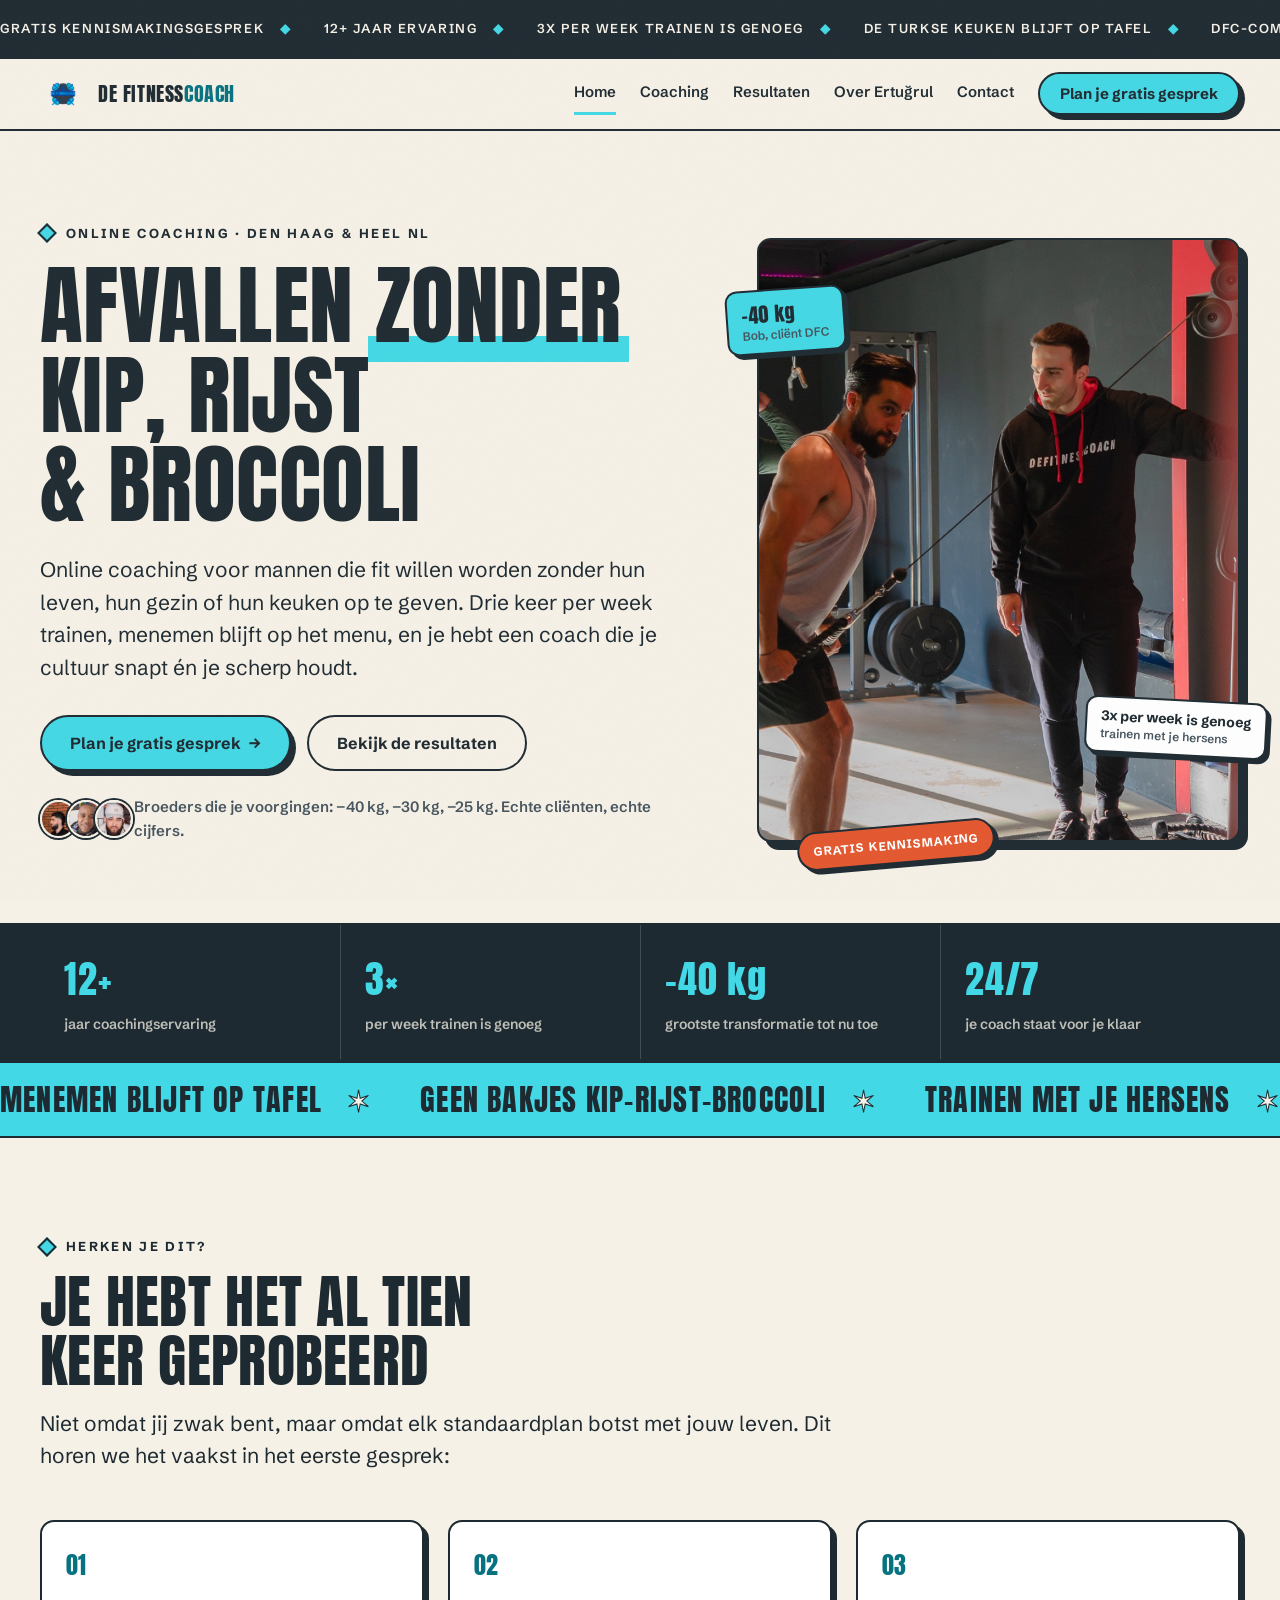
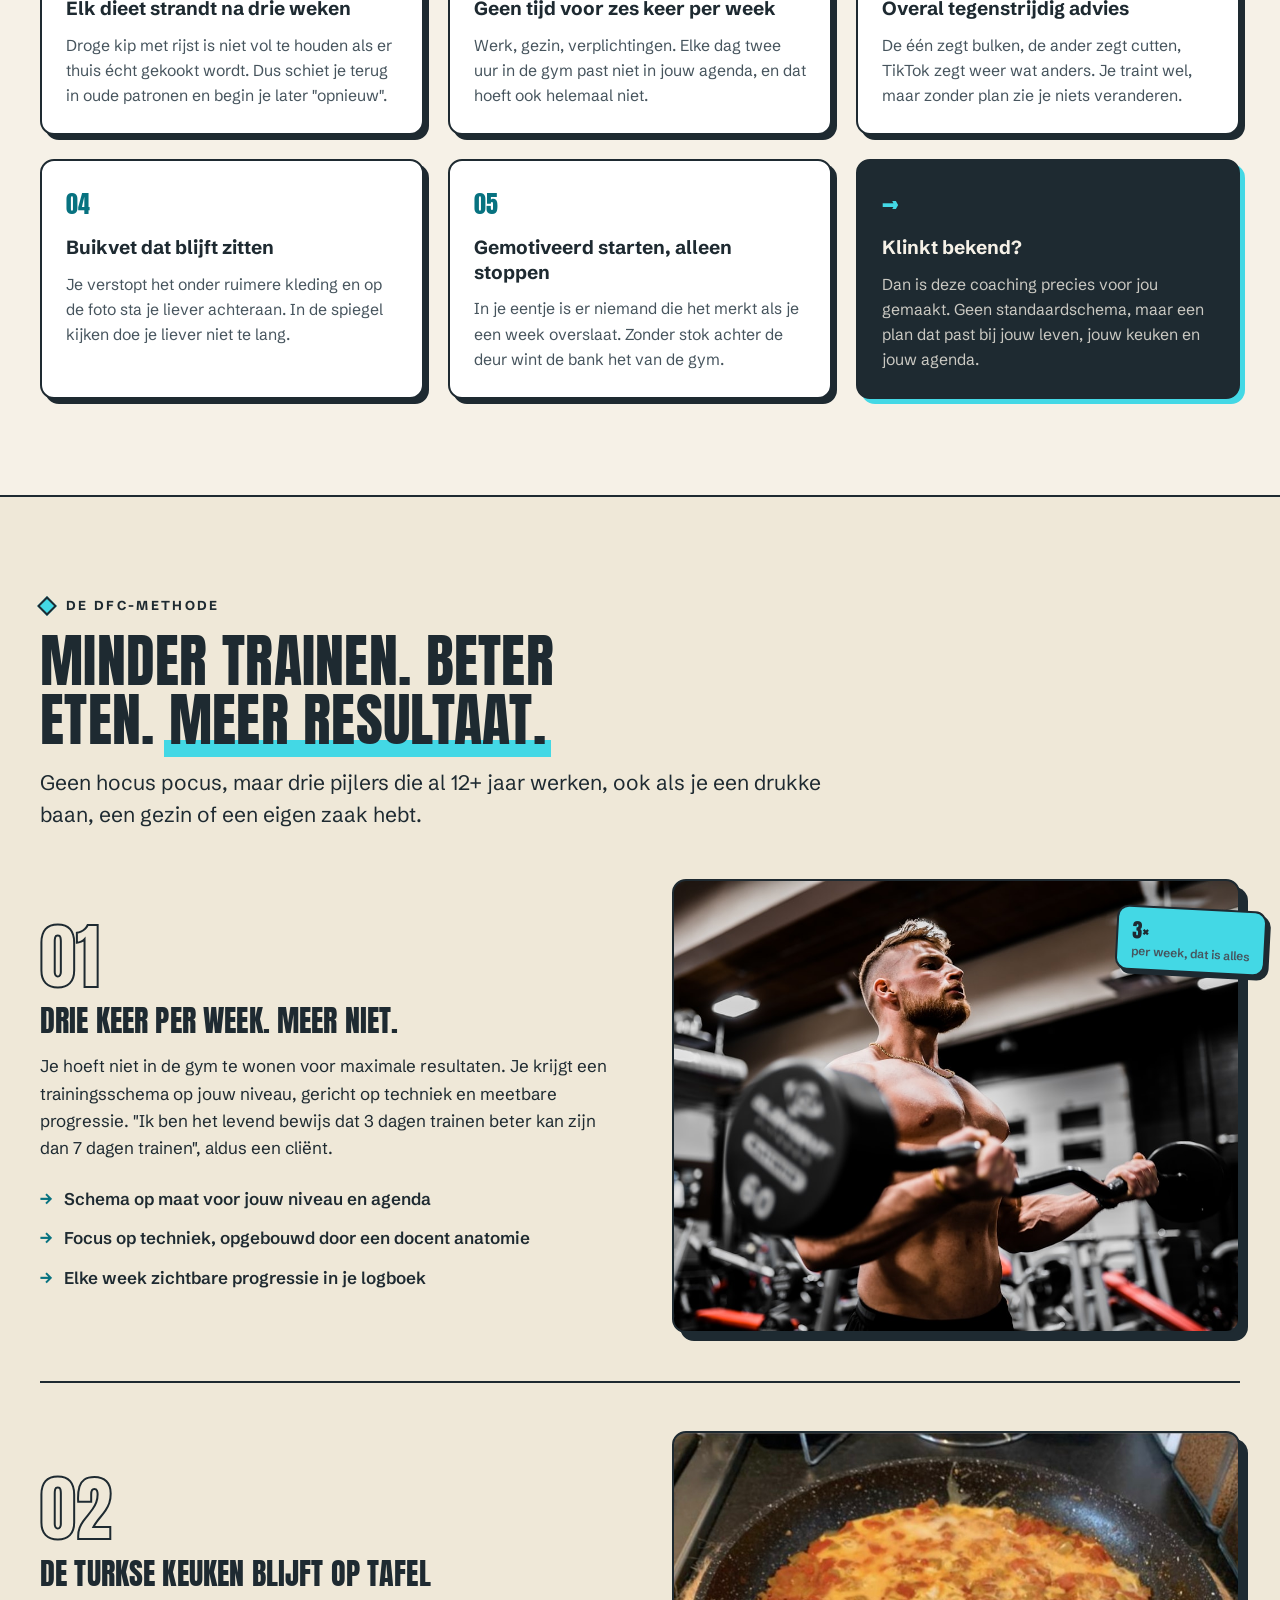
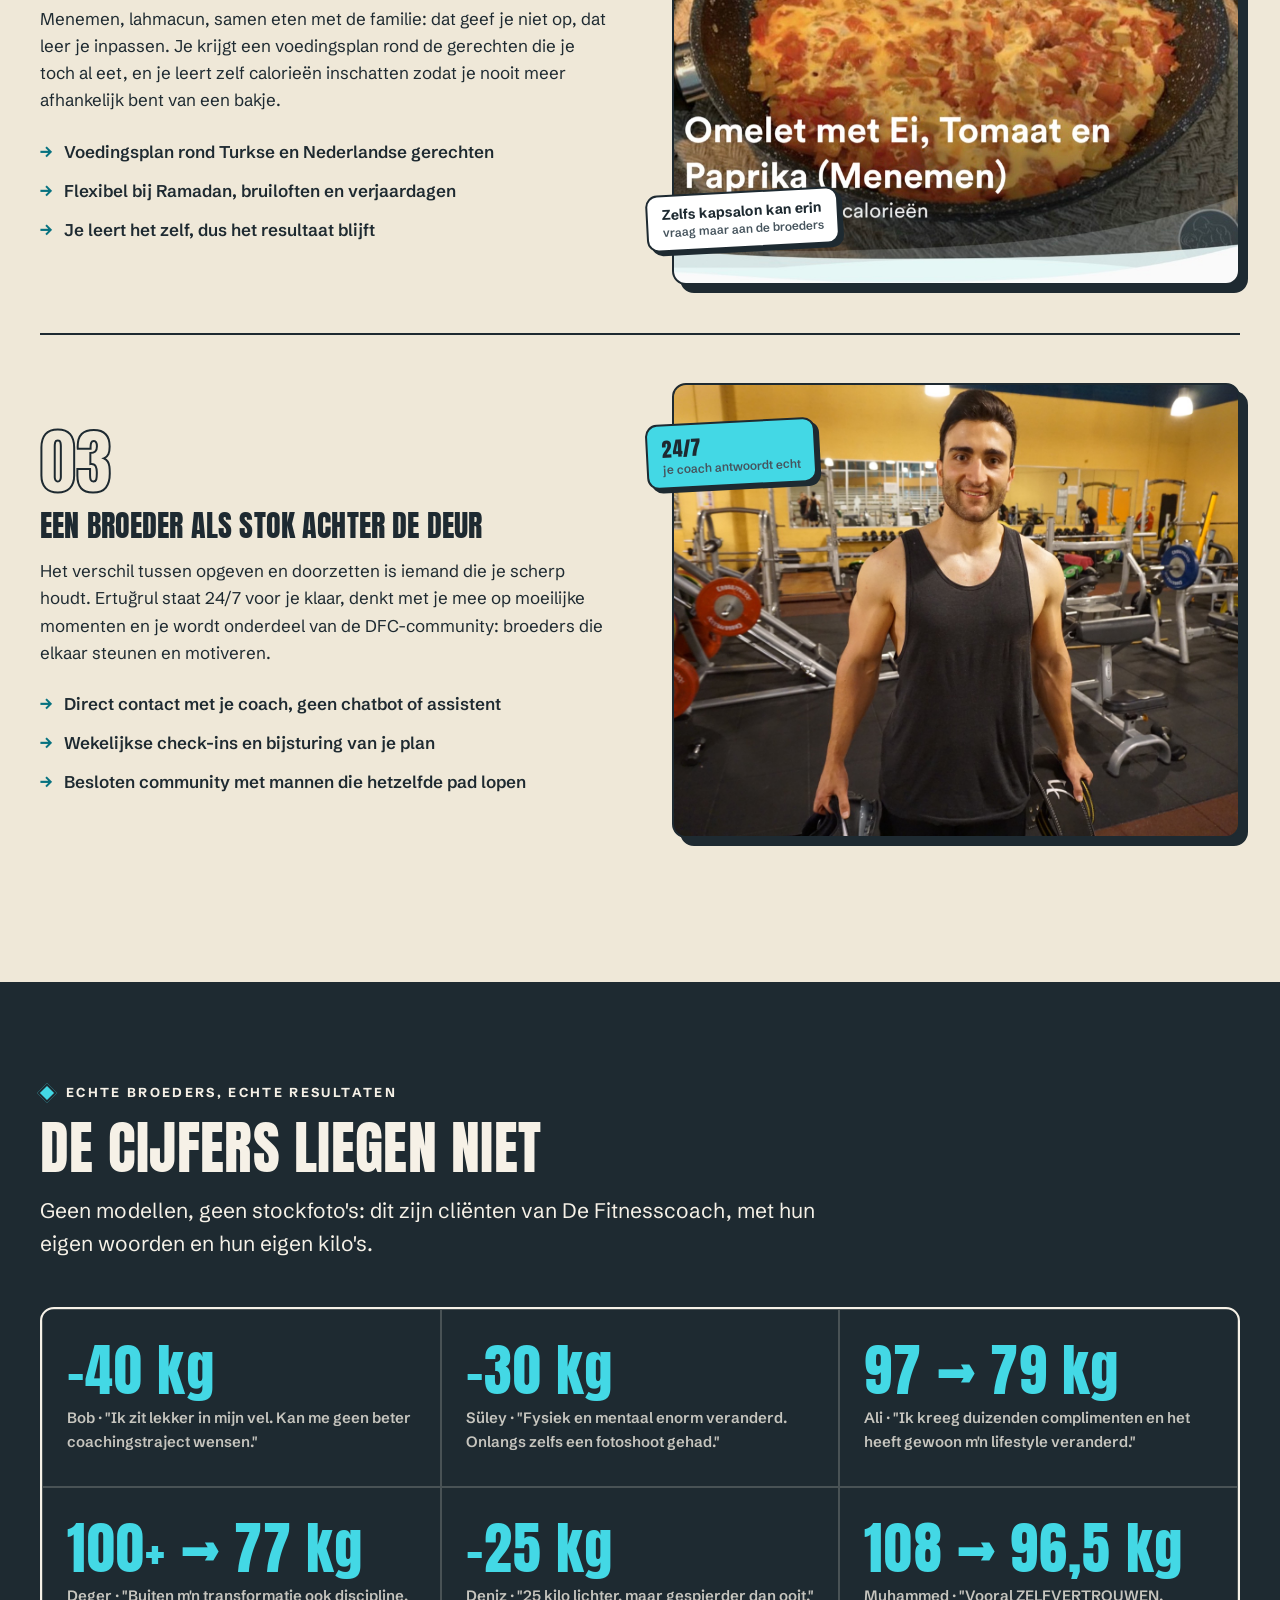
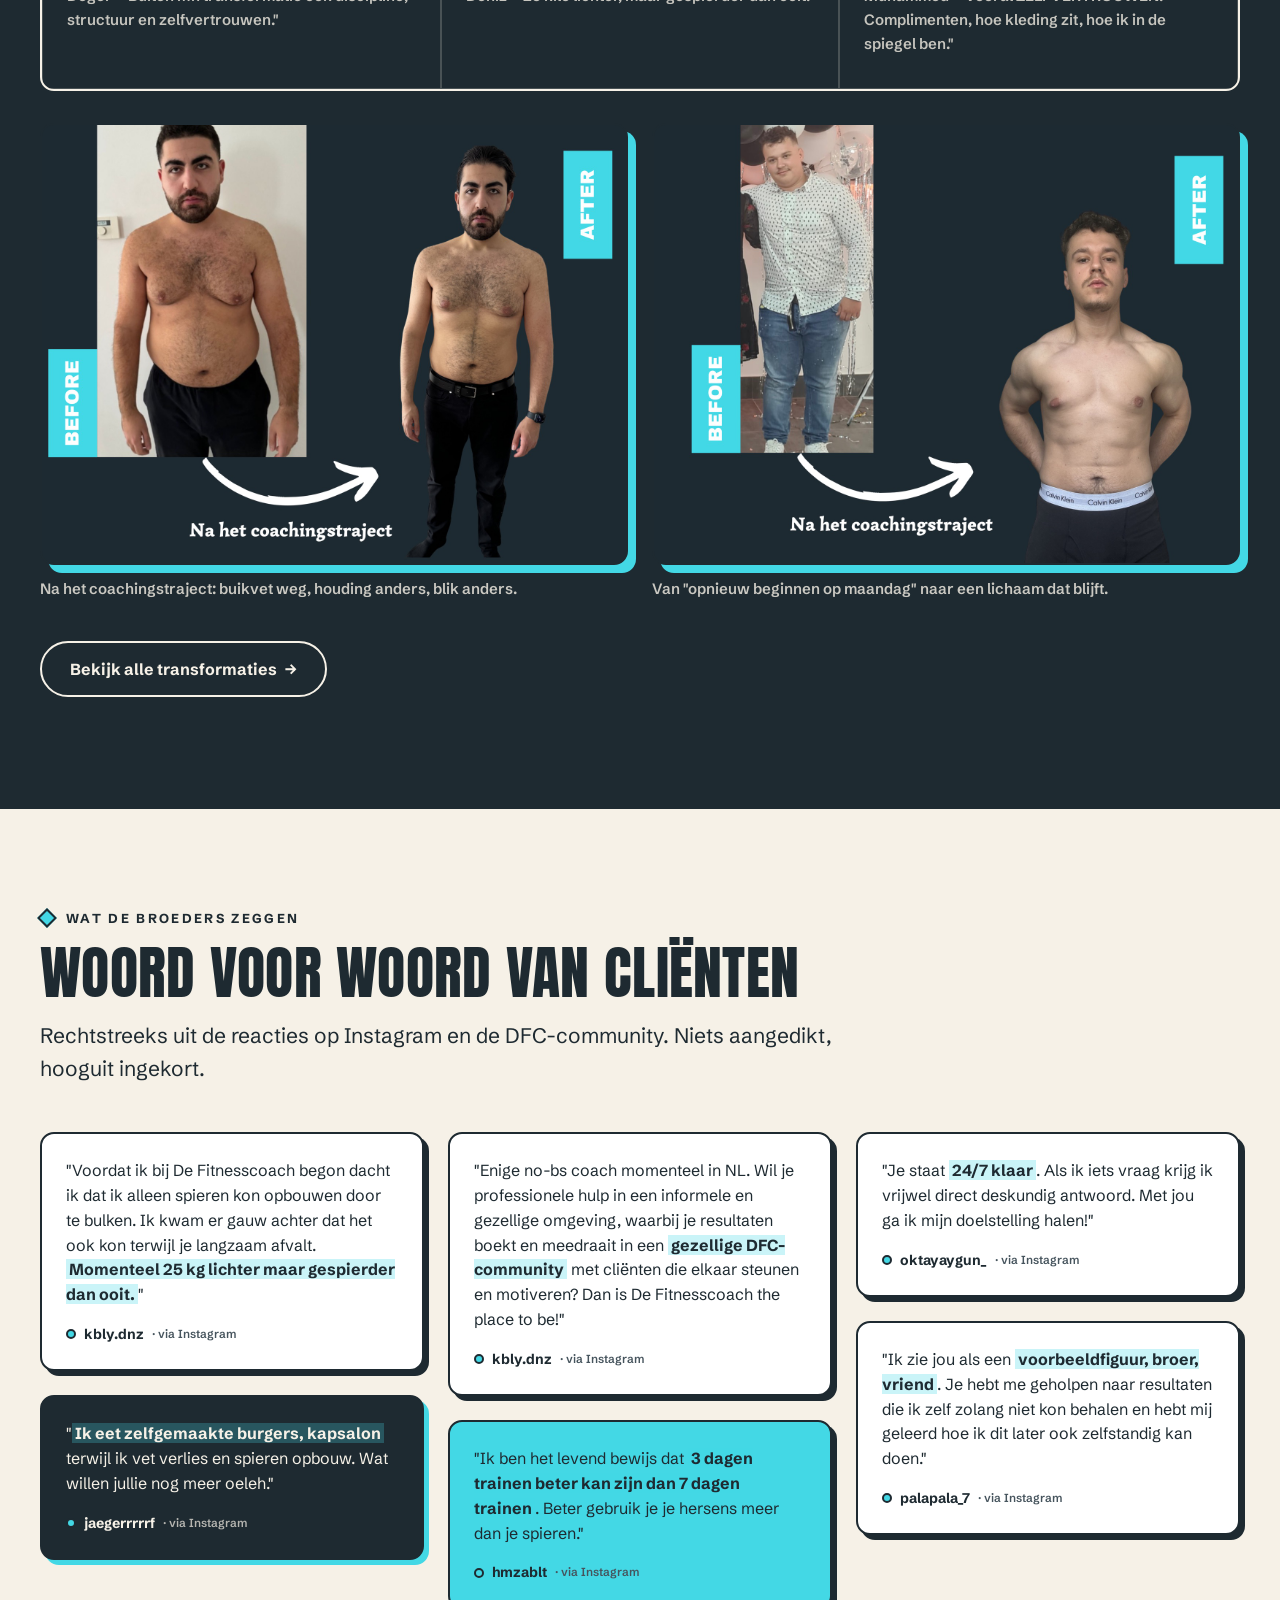
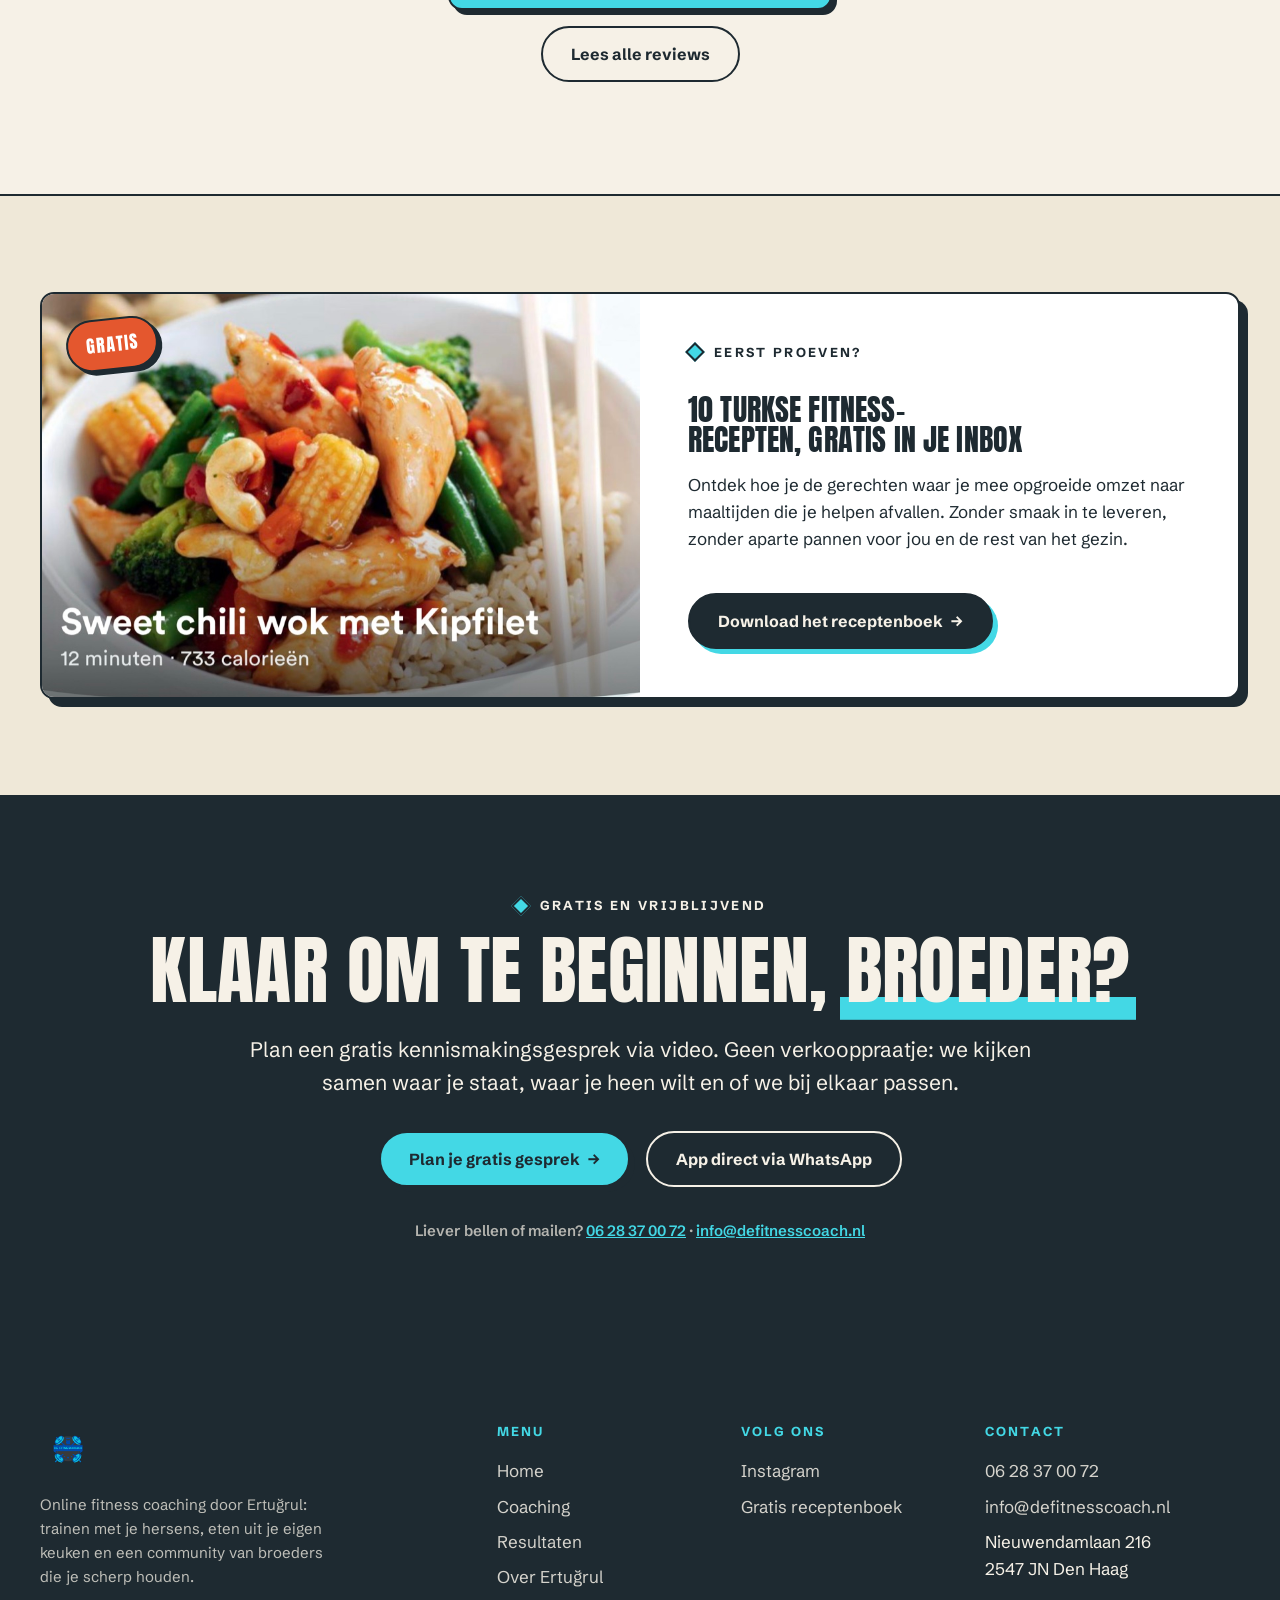
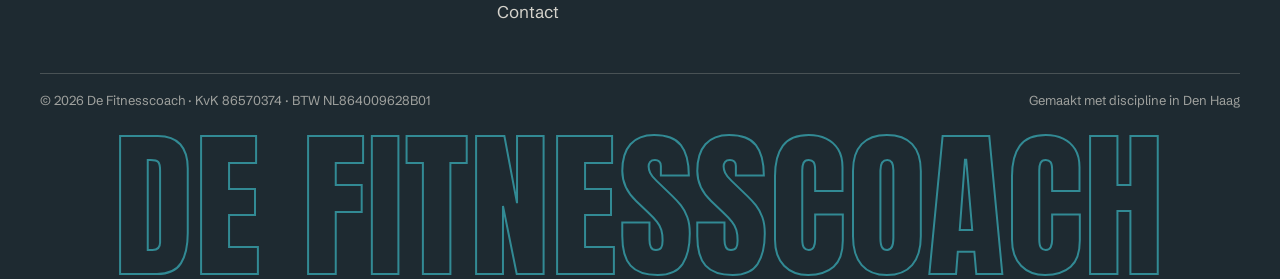
==== index.html @ ec19688c "Eerste versie: De Fitnesscoach website (Fable 5 from-scratch build) Vijf pagina's (home, coaching, r" ====
<!DOCTYPE html>
<html lang="nl">
<head>
  <meta charset="UTF-8">
  <meta name="viewport" content="width=device-width, initial-scale=1.0">
  <title>De Fitnesscoach — Afvallen zonder kip, rijst en broccoli</title>
  <meta name="description" content="Online fitness coaching door Ertuğrul: 3x per week trainen, de Turkse keuken blijft op tafel, en een coach die je scherp houdt. Plan je gratis kennismakingsgesprek.">
  <link rel="icon" type="image/png" href="assets/img/logo.png">
  <link rel="preconnect" href="https://fonts.googleapis.com">
  <link rel="preconnect" href="https://fonts.gstatic.com" crossorigin>
  <link href="https://fonts.googleapis.com/css2?family=Anton&family=Schibsted+Grotesk:ital,wght@0,400;0,600;0,700;1,400&display=swap" rel="stylesheet">
  <link rel="stylesheet" href="assets/style.css">
</head>
<body>

  <div class="ticker" aria-hidden="true">
    <div class="ticker__track">
      <span>Gratis kennismakingsgesprek <span class="dot">◆</span></span>
      <span>12+ jaar ervaring <span class="dot">◆</span></span>
      <span>3x per week trainen is genoeg <span class="dot">◆</span></span>
      <span>De Turkse keuken blijft op tafel <span class="dot">◆</span></span>
      <span>DFC-community van broeders <span class="dot">◆</span></span>
      <span>Gratis kennismakingsgesprek <span class="dot">◆</span></span>
      <span>12+ jaar ervaring <span class="dot">◆</span></span>
      <span>3x per week trainen is genoeg <span class="dot">◆</span></span>
      <span>De Turkse keuken blijft op tafel <span class="dot">◆</span></span>
      <span>DFC-community van broeders <span class="dot">◆</span></span>
    </div>
  </div>

  <header class="site-header">
    <div class="wrap site-header__inner">
      <a class="logo" href="index.html">
        <img src="assets/img/logo.png" alt="" width="46" height="46">
        <strong>De Fitness<em>coach</em></strong>
      </a>
      <button class="nav-toggle" aria-expanded="false" aria-controls="nav">Menu</button>
      <nav class="nav" id="nav" aria-label="Hoofdnavigatie">
        <a href="index.html" aria-current="page">Home</a>
        <a href="coaching.html">Coaching</a>
        <a href="resultaten.html">Resultaten</a>
        <a href="over-ertugrul.html">Over Ertuğrul</a>
        <a href="contact.html">Contact</a>
        <a class="btn btn--primary" href="contact.html">Plan je gratis gesprek</a>
      </nav>
    </div>
  </header>

  <main>

    <!-- HERO -->
    <section class="hero">
      <div class="wrap hero__grid">
        <div class="hero__copy">
          <p class="kicker">Online coaching · Den Haag &amp; heel NL</p>
          <h1 class="display h-hero">Afvallen <span class="mark">zonder</span> kip, rijst &amp; broccoli</h1>
          <p class="lead">Online coaching voor mannen die fit willen worden zonder hun leven, hun gezin of hun keuken op te geven. Drie keer per week trainen, menemen blijft op het menu, en je hebt een coach die je cultuur snapt én je scherp houdt.</p>
          <div class="hero__cta">
            <a class="btn btn--primary" href="contact.html">Plan je gratis gesprek <span class="arrow">→</span></a>
            <a class="btn btn--ghost" href="resultaten.html">Bekijk de resultaten</a>
          </div>
          <p class="hero__proofline">
            <span class="faces">
              <img src="assets/img/client-1.jpg" alt="" width="38" height="38">
              <img src="assets/img/client-2.jpg" alt="" width="38" height="38">
              <img src="assets/img/client-3.jpg" alt="" width="38" height="38">
            </span>
            <span>Broeders die je voorgingen: −40 kg, −30 kg, −25 kg. Echte cliënten, echte cijfers.</span>
          </p>
        </div>
        <div class="hero__media">
          <div class="photo-frame">
            <img src="assets/img/hero-coach.jpg" alt="Coach Ertuğrul in de sportschool" fetchpriority="high">
            <span class="chip chip--cyan" style="top: 8%; left: -7%; transform: rotate(-4deg);"><strong>−40 kg</strong><small>Bob, cliënt DFC</small></span>
            <span class="chip" style="bottom: 14%; right: -6%; transform: rotate(3deg);">3x per week is genoeg<small>trainen met je hersens</small></span>
            <span class="chip chip--sticker" style="bottom: -4%; left: 8%; transform: rotate(-5deg);">Gratis kennismaking</span>
          </div>
        </div>
      </div>
    </section>

    <!-- STATS -->
    <div class="statbar">
      <div class="wrap statbar__grid">
        <div class="statbar__cell"><strong>12+</strong><span>jaar coachingservaring</span></div>
        <div class="statbar__cell"><strong>3×</strong><span>per week trainen is genoeg</span></div>
        <div class="statbar__cell"><strong>−40 kg</strong><span>grootste transformatie tot nu toe</span></div>
        <div class="statbar__cell"><strong>24/7</strong><span>je coach staat voor je klaar</span></div>
      </div>
    </div>

    <!-- MARQUEE -->
    <div class="marquee" aria-hidden="true">
      <div class="marquee__track">
        <span>Menemen blijft op tafel <span class="sep">✶</span> Geen bakjes kip-rijst-broccoli <span class="sep">✶</span> Trainen met je hersens <span class="sep">✶</span> Broederschap <span class="sep">✶</span> Discipline <span class="sep">✶</span></span>
        <span>Menemen blijft op tafel <span class="sep">✶</span> Geen bakjes kip-rijst-broccoli <span class="sep">✶</span> Trainen met je hersens <span class="sep">✶</span> Broederschap <span class="sep">✶</span> Discipline <span class="sep">✶</span></span>
      </div>
    </div>

    <!-- HERKENNING -->
    <section class="section">
      <div class="wrap">
        <div class="section__head reveal">
          <p class="kicker">Herken je dit?</p>
          <h2 class="display h-sec">Je hebt het al tien keer geprobeerd</h2>
          <p class="lead">Niet omdat jij zwak bent, maar omdat elk standaardplan botst met jouw leven. Dit horen we het vaakst in het eerste gesprek:</p>
        </div>
        <div class="pain-grid">
          <div class="pain-card reveal"><span class="num">01</span><h3>Elk dieet strandt na drie weken</h3><p>Droge kip met rijst is niet vol te houden als er thuis écht gekookt wordt. Dus schiet je terug in oude patronen en begin je later "opnieuw".</p></div>
          <div class="pain-card reveal" data-delay="1"><span class="num">02</span><h3>Geen tijd voor zes keer per week</h3><p>Werk, gezin, verplichtingen. Elke dag twee uur in de gym past niet in jouw agenda, en dat hoeft ook helemaal niet.</p></div>
          <div class="pain-card reveal" data-delay="2"><span class="num">03</span><h3>Overal tegenstrijdig advies</h3><p>De één zegt bulken, de ander zegt cutten, TikTok zegt weer wat anders. Je traint wel, maar zonder plan zie je niets veranderen.</p></div>
          <div class="pain-card reveal"><span class="num">04</span><h3>Buikvet dat blijft zitten</h3><p>Je verstopt het onder ruimere kleding en op de foto sta je liever achteraan. In de spiegel kijken doe je liever niet te lang.</p></div>
          <div class="pain-card reveal" data-delay="1"><span class="num">05</span><h3>Gemotiveerd starten, alleen stoppen</h3><p>In je eentje is er niemand die het merkt als je een week overslaat. Zonder stok achter de deur wint de bank het van de gym.</p></div>
          <div class="pain-card pain-card--flip reveal" data-delay="2"><span class="num">→</span><h3>Klinkt bekend?</h3><p>Dan is deze coaching precies voor jou gemaakt. Geen standaardschema, maar een plan dat past bij jouw leven, jouw keuken en jouw agenda.</p></div>
        </div>
      </div>
    </section>

    <!-- METHODE -->
    <section class="section section--deep" id="methode">
      <div class="wrap">
        <div class="section__head reveal">
          <p class="kicker">De DFC-methode</p>
          <h2 class="display h-sec">Minder trainen. Beter eten. <span class="mark">Meer resultaat.</span></h2>
          <p class="lead">Geen hocus pocus, maar drie pijlers die al 12+ jaar werken, ook als je een drukke baan, een gezin of een eigen zaak hebt.</p>
        </div>

        <article class="pillar reveal">
          <div class="pillar__content">
            <span class="pillar__num">01</span>
            <h3 class="display h-sub">Drie keer per week. Meer niet.</h3>
            <p>Je hoeft niet in de gym te wonen voor maximale resultaten. Je krijgt een trainingsschema op jouw niveau, gericht op techniek en meetbare progressie. "Ik ben het levend bewijs dat 3 dagen trainen beter kan zijn dan 7 dagen trainen", aldus een cliënt.</p>
            <ul>
              <li>Schema op maat voor jouw niveau en agenda</li>
              <li>Focus op techniek, opgebouwd door een docent anatomie</li>
              <li>Elke week zichtbare progressie in je logboek</li>
            </ul>
          </div>
          <div class="pillar__media">
            <div class="photo-frame">
              <img src="assets/img/man-lift.jpg" alt="Man traint met halters in de sportschool" loading="lazy">
              <span class="chip chip--cyan" style="top: 6%; right: -5%; transform: rotate(3deg);"><strong>3×</strong><small>per week, dat is alles</small></span>
            </div>
          </div>
        </article>

        <article class="pillar reveal">
          <div class="pillar__content">
            <span class="pillar__num">02</span>
            <h3 class="display h-sub">De Turkse keuken blijft op tafel</h3>
            <p>Menemen, lahmacun, samen eten met de familie: dat geef je niet op, dat leer je inpassen. Je krijgt een voedingsplan rond de gerechten die je toch al eet, en je leert zelf calorieën inschatten zodat je nooit meer afhankelijk bent van een bakje.</p>
            <ul>
              <li>Voedingsplan rond Turkse en Nederlandse gerechten</li>
              <li>Flexibel bij Ramadan, bruiloften en verjaardagen</li>
              <li>Je leert het zelf, dus het resultaat blijft</li>
            </ul>
          </div>
          <div class="pillar__media">
            <div class="photo-frame">
              <img src="assets/img/meal-menemen.jpg" alt="Pan menemen met brood" loading="lazy">
              <span class="chip" style="bottom: 8%; left: -5%; transform: rotate(-3deg);">Zelfs kapsalon kan erin<small>vraag maar aan de broeders</small></span>
            </div>
          </div>
        </article>

        <article class="pillar reveal">
          <div class="pillar__content">
            <span class="pillar__num">03</span>
            <h3 class="display h-sub">Een broeder als stok achter de deur</h3>
            <p>Het verschil tussen opgeven en doorzetten is iemand die je scherp houdt. Ertuğrul staat 24/7 voor je klaar, denkt met je mee op moeilijke momenten en je wordt onderdeel van de DFC-community: broeders die elkaar steunen en motiveren.</p>
            <ul>
              <li>Direct contact met je coach, geen chatbot of assistent</li>
              <li>Wekelijkse check-ins en bijsturing van je plan</li>
              <li>Besloten community met mannen die hetzelfde pad lopen</li>
            </ul>
          </div>
          <div class="pillar__media">
            <div class="photo-frame">
              <img src="assets/img/coach-train.jpg" alt="Coach begeleidt cliënt tijdens training" loading="lazy">
              <span class="chip chip--cyan" style="top: 8%; left: -5%; transform: rotate(-3deg);"><strong>24/7</strong><small>je coach antwoordt echt</small></span>
            </div>
          </div>
        </article>
      </div>
    </section>

    <!-- RESULTATEN -->
    <section class="section section--dark">
      <div class="wrap">
        <div class="section__head reveal">
          <p class="kicker kicker--light">Echte broeders, echte resultaten</p>
          <h2 class="display h-sec">De cijfers liegen niet</h2>
          <p class="lead">Geen modellen, geen stockfoto's: dit zijn cliënten van De Fitnesscoach, met hun eigen woorden en hun eigen kilo's.</p>
        </div>
        <div class="numberwall reveal">
          <div class="numberwall__cell"><strong>−40 kg</strong><span>Bob · "Ik zit lekker in mijn vel. Kan me geen beter coachingstraject wensen."</span></div>
          <div class="numberwall__cell"><strong>−30 kg</strong><span>Süley · "Fysiek en mentaal enorm veranderd. Onlangs zelfs een fotoshoot gehad."</span></div>
          <div class="numberwall__cell"><strong>97 → 79 kg</strong><span>Ali · "Ik kreeg duizenden complimenten en het heeft gewoon m'n lifestyle veranderd."</span></div>
          <div class="numberwall__cell"><strong>100+ → 77 kg</strong><span>Deger · "Buiten m'n transformatie ook discipline, structuur en zelfvertrouwen."</span></div>
          <div class="numberwall__cell"><strong>−25 kg</strong><span>Deniz · "25 kilo lichter, maar gespierder dan ooit."</span></div>
          <div class="numberwall__cell"><strong>108 → 96,5 kg</strong><span>Muhammed · "Vooral ZELFVERTROUWEN. Complimenten, hoe kleding zit, hoe ik in de spiegel ben."</span></div>
        </div>
        <div class="ba-grid">
          <figure class="reveal">
            <div class="photo-frame"><img src="assets/img/omer-1.jpg" alt="Before en after transformatie van een cliënt na het coachingstraject" loading="lazy" width="1600" height="1200"></div>
            <figcaption>Na het coachingstraject: buikvet weg, houding anders, blik anders.</figcaption>
          </figure>
          <figure class="reveal" data-delay="1">
            <div class="photo-frame"><img src="assets/img/omer-4.jpg" alt="Before en after transformatie van een tweede cliënt na het coachingstraject" loading="lazy" width="1600" height="1200"></div>
            <figcaption>Van "opnieuw beginnen op maandag" naar een lichaam dat blijft.</figcaption>
          </figure>
        </div>
        <p style="margin-top: 40px;" class="reveal"><a class="btn btn--light-ghost" href="resultaten.html">Bekijk alle transformaties <span class="arrow">→</span></a></p>
      </div>
    </section>

    <!-- REVIEWS -->
    <section class="section">
      <div class="wrap">
        <div class="section__head reveal">
          <p class="kicker">Wat de broeders zeggen</p>
          <h2 class="display h-sec">Woord voor woord van cliënten</h2>
          <p class="lead">Rechtstreeks uit de reacties op Instagram en de DFC-community. Niets aangedikt, hooguit ingekort.</p>
        </div>
        <div class="review-wall">
          <article class="review-card reveal">
            <blockquote>"Voordat ik bij De Fitnesscoach begon dacht ik dat ik alleen spieren kon opbouwen door te bulken. Ik kwam er gauw achter dat het ook kon terwijl je langzaam afvalt. <strong>Momenteel 25 kg lichter maar gespierder dan ooit.</strong>"</blockquote>
            <cite>kbly.dnz <small>· via Instagram</small></cite>
          </article>
          <article class="review-card review-card--ink reveal" data-delay="1">
            <blockquote>"<strong>Ik eet zelfgemaakte burgers, kapsalon</strong> terwijl ik vet verlies en spieren opbouw. Wat willen jullie nog meer oeleh."</blockquote>
            <cite>jaegerrrrrf <small>· via Instagram</small></cite>
          </article>
          <article class="review-card reveal" data-delay="2">
            <blockquote>"Enige no-bs coach momenteel in NL. Wil je professionele hulp in een informele en gezellige omgeving, waarbij je resultaten boekt en meedraait in een <strong>gezellige DFC-community</strong> met cliënten die elkaar steunen en motiveren? Dan is De Fitnesscoach the place to be!"</blockquote>
            <cite>kbly.dnz <small>· via Instagram</small></cite>
          </article>
          <article class="review-card review-card--cyan reveal">
            <blockquote>"Ik ben het levend bewijs dat <strong>3 dagen trainen beter kan zijn dan 7 dagen trainen</strong>. Beter gebruik je je hersens meer dan je spieren."</blockquote>
            <cite>hmzablt <small>· via Instagram</small></cite>
          </article>
          <article class="review-card reveal" data-delay="1">
            <blockquote>"Je staat <strong>24/7 klaar</strong>. Als ik iets vraag krijg ik vrijwel direct deskundig antwoord. Met jou ga ik mijn doelstelling halen!"</blockquote>
            <cite>oktayaygun_ <small>· via Instagram</small></cite>
          </article>
          <article class="review-card reveal" data-delay="2">
            <blockquote>"Ik zie jou als een <strong>voorbeeldfiguur, broer, vriend</strong>. Je hebt me geholpen naar resultaten die ik zelf zolang niet kon behalen en hebt mij geleerd hoe ik dit later ook zelfstandig kan doen."</blockquote>
            <cite>palapala_7 <small>· via Instagram</small></cite>
          </article>
        </div>
        <p style="text-align:center; margin-top: 16px;" class="reveal"><a class="btn btn--ghost" href="resultaten.html">Lees alle reviews</a></p>
      </div>
    </section>

    <!-- RECEPTENBOEK -->
    <section class="section section--deep">
      <div class="wrap">
        <div class="recipe-band reveal">
          <div class="recipe-band__media">
            <img src="assets/img/meal-wok.jpg" alt="Gezonde maaltijd uit het Turkse receptenboek" loading="lazy">
            <span class="sticker-free">Gratis</span>
          </div>
          <div class="recipe-band__copy">
            <p class="kicker">Eerst proeven?</p>
            <h2 class="display h-sub">10 Turkse fitness-recepten, gratis in je inbox</h2>
            <p>Ontdek hoe je de gerechten waar je mee opgroeide omzet naar maaltijden die je helpen afvallen. Zonder smaak in te leveren, zonder aparte pannen voor jou en de rest van het gezin.</p>
            <a class="btn btn--dark" href="https://info.defitnesscoach.nl" target="_blank" rel="noopener">Download het receptenboek <span class="arrow">→</span></a>
          </div>
        </div>
      </div>
    </section>

    <!-- CTA -->
    <section class="section section--dark cta-final">
      <div class="wrap">
        <p class="kicker kicker--light reveal">Gratis en vrijblijvend</p>
        <h2 class="display h-giant reveal">Klaar om te beginnen, <span class="mark">broeder?</span></h2>
        <p class="lead reveal">Plan een gratis kennismakingsgesprek via video. Geen verkooppraatje: we kijken samen waar je staat, waar je heen wilt en of we bij elkaar passen.</p>
        <div class="cta-final__buttons reveal">
          <a class="btn btn--primary" href="contact.html">Plan je gratis gesprek <span class="arrow">→</span></a>
          <a class="btn btn--light-ghost" href="https://wa.me/31628370072" target="_blank" rel="noopener">App direct via WhatsApp</a>
        </div>
        <p class="cta-final__meta reveal">Liever bellen of mailen? <a href="tel:+31628370072">06 28 37 00 72</a> · <a href="mailto:info@defitnesscoach.nl">info@defitnesscoach.nl</a></p>
      </div>
    </section>

  </main>

  <footer class="site-footer">
    <div class="wrap site-footer__grid">
      <div class="site-footer__brand">
        <img src="assets/img/logo.png" alt="Logo De Fitnesscoach" width="56" height="56">
        <p>Online fitness coaching door Ertuğrul: trainen met je hersens, eten uit je eigen keuken en een community van broeders die je scherp houden.</p>
      </div>
      <div>
        <h3>Menu</h3>
        <ul>
          <li><a href="index.html">Home</a></li>
          <li><a href="coaching.html">Coaching</a></li>
          <li><a href="resultaten.html">Resultaten</a></li>
          <li><a href="over-ertugrul.html">Over Ertuğrul</a></li>
          <li><a href="contact.html">Contact</a></li>
        </ul>
      </div>
      <div>
        <h3>Volg ons</h3>
        <ul>
          <li><a href="https://instagram.com/_ertugrulcan" target="_blank" rel="noopener">Instagram</a></li>
          <li><a href="https://info.defitnesscoach.nl" target="_blank" rel="noopener">Gratis receptenboek</a></li>
        </ul>
      </div>
      <div>
        <h3>Contact</h3>
        <ul>
          <li><a href="tel:+31628370072">06 28 37 00 72</a></li>
          <li><a href="mailto:info@defitnesscoach.nl">info@defitnesscoach.nl</a></li>
          <li>Nieuwendamlaan 216<br>2547 JN Den Haag</li>
        </ul>
      </div>
    </div>
    <div class="wrap site-footer__legal">
      <span>© 2026 De Fitnesscoach · KvK 86570374 · BTW NL864009628B01</span>
      <span>Gemaakt met discipline in Den Haag</span>
    </div>
    <div class="site-footer__wordmark" aria-hidden="true">De Fitnesscoach</div>
  </footer>

  <script src="assets/script.js"></script>
</body>
</html>
---- assets/style.css ----
/* ==========================================================================
   DE FITNESSCOACH — sports-editorial design system
   Canvas: warm papier · Inkt: donker blauwgrijs · Marker: elektrisch cyaan
   Display: Anton · Body: Schibsted Grotesk
   ========================================================================== */

:root {
  /* kleur */
  --paper: #f6f1e7;
  --paper-deep: #efe8d8;
  --ink: #1e2a31;
  --ink-soft: #46545d;
  --cyan: #43d8e5;
  --cyan-soft: rgba(67, 216, 229, 0.28);
  --teal: #077280;
  --red: #e4572e;
  --white: #ffffff;
  --line: #1e2a31;

  /* type */
  --display: "Anton", "Arial Narrow", sans-serif;
  --body: "Schibsted Grotesk", "Helvetica Neue", sans-serif;

  /* spacing-schaal (4/8 grid) */
  --s-1: 4px;  --s-2: 8px;  --s-3: 12px; --s-4: 16px; --s-6: 24px;
  --s-8: 32px; --s-12: 48px; --s-16: 64px; --s-24: 96px; --s-32: 128px;

  --radius: 14px;
  --shadow-hard: 8px 8px 0 var(--ink);
  --shadow-hard-sm: 5px 5px 0 var(--ink);
  --wrap: 1200px;
}

*, *::before, *::after { box-sizing: border-box; }

html { scroll-behavior: smooth; }

body {
  margin: 0;
  font-family: var(--body);
  font-size: 1.0625rem; /* 17px */
  line-height: 1.6;
  color: var(--ink);
  background: var(--paper);
  -webkit-font-smoothing: antialiased;
  overflow-x: hidden;
}

/* subtiele papierkorrel over alles */
body::after {
  content: "";
  position: fixed;
  inset: 0;
  pointer-events: none;
  z-index: 9999;
  opacity: 0.05;
  background-image: url("data:image/svg+xml,%3Csvg xmlns='http://www.w3.org/2000/svg' width='160' height='160'%3E%3Cfilter id='n'%3E%3CfeTurbulence type='fractalNoise' baseFrequency='0.9' numOctaves='2'/%3E%3C/filter%3E%3Crect width='160' height='160' filter='url(%23n)'/%3E%3C/svg%3E");
}

img { max-width: 100%; display: block; }

a { color: inherit; }

::selection { background: var(--cyan); color: var(--ink); }

h1, h2, h3 { margin: 0; }

p { margin: 0 0 var(--s-4); }

.sr-only {
  position: absolute;
  width: 1px; height: 1px;
  padding: 0; margin: -1px;
  overflow: hidden;
  clip: rect(0 0 0 0);
  white-space: nowrap;
  border: 0;
}

.wrap {
  width: min(var(--wrap), 100% - var(--s-8));
  margin-inline: auto;
}

@media (max-width: 640px) {
  .wrap { width: calc(100% - var(--s-8)); }
}

/* --------------------------------------------------------------------------
   Typografie
   -------------------------------------------------------------------------- */

.display {
  font-family: var(--display);
  font-weight: 400;
  text-transform: uppercase;
  line-height: 1.02;
  letter-spacing: 0.005em;
  text-wrap: balance;
}

.h-hero  { font-size: clamp(2.75rem, 7.2vw, 5.5rem); }
.h-giant { font-size: clamp(2.5rem, 6.4vw, 4.75rem); }
.h-sec   { font-size: clamp(2.1rem, 4.6vw, 3.6rem); }
.h-sub   { font-size: clamp(1.35rem, 2.4vw, 1.85rem); }

.kicker {
  display: inline-flex;
  align-items: center;
  gap: var(--s-3);
  font-weight: 700;
  font-size: 0.8125rem;
  letter-spacing: 0.18em;
  text-transform: uppercase;
  margin-bottom: var(--s-4);
}
.kicker::before {
  content: "";
  width: 14px; height: 14px;
  background: var(--cyan);
  border: 2px solid var(--ink);
  transform: rotate(45deg);
  flex: none;
}
.kicker--light { color: var(--paper); }

.lead {
  font-size: clamp(1.125rem, 1.8vw, 1.3125rem);
  line-height: 1.55;
  max-width: 62ch;
}

/* marker-highlight onder woorden (background zodat hij nooit óver tekst valt) */
.mark {
  white-space: nowrap;
  padding: 0 0.08em;
  margin: 0 -0.08em;
  background-image: linear-gradient(var(--cyan), var(--cyan));
  background-repeat: no-repeat;
  background-size: 100% 0.3em;
  background-position: 0 92%;
}
.mark--red {
  background-image: linear-gradient(var(--red), var(--red));
}

.accent { color: var(--teal); }

/* --------------------------------------------------------------------------
   Knoppen
   -------------------------------------------------------------------------- */

.btn {
  display: inline-flex;
  align-items: center;
  justify-content: center;
  gap: var(--s-2);
  font-family: var(--body);
  font-weight: 700;
  font-size: 1rem;
  line-height: 1;
  text-decoration: none;
  padding: 18px 28px;
  border: 2px solid var(--ink);
  border-radius: 999px;
  cursor: pointer;
  transition: transform 0.15s ease, box-shadow 0.15s ease;
}
.btn--primary {
  background: var(--cyan);
  color: var(--ink);
  box-shadow: var(--shadow-hard-sm);
}
.btn--primary:hover { transform: translate(-2px, -2px); box-shadow: 7px 7px 0 var(--ink); }
.btn--primary:active { transform: translate(3px, 3px); box-shadow: 2px 2px 0 var(--ink); }
.btn--ghost {
  background: transparent;
  color: var(--ink);
}
.btn--ghost:hover { background: var(--ink); color: var(--paper); }
.btn--dark {
  background: var(--ink);
  color: var(--paper);
  border-color: var(--ink);
  box-shadow: 5px 5px 0 var(--cyan);
}
.btn--dark:hover { transform: translate(-2px, -2px); box-shadow: 7px 7px 0 var(--cyan); }
.btn--light-ghost {
  background: transparent;
  color: var(--paper);
  border-color: var(--paper);
}
.btn--light-ghost:hover { background: var(--paper); color: var(--ink); }
.btn .arrow { font-family: var(--body); transition: transform 0.15s ease; }
.btn:hover .arrow { transform: translateX(4px); }

:focus-visible {
  outline: 3px solid var(--teal);
  outline-offset: 3px;
  border-radius: 4px;
}

/* --------------------------------------------------------------------------
   Ticker + header
   -------------------------------------------------------------------------- */

.ticker {
  background: var(--ink);
  color: var(--paper);
  overflow: hidden;
  border-bottom: 2px solid var(--ink);
  font-size: 0.8125rem;
  font-weight: 600;
  letter-spacing: 0.12em;
  text-transform: uppercase;
}
.ticker__track {
  display: flex;
  width: max-content;
  animation: ticker 36s linear infinite;
}
.ticker__track span {
  display: inline-flex;
  align-items: center;
  gap: var(--s-4);
  padding: 9px var(--s-4) 9px 0;
  white-space: nowrap;
}
.ticker__track .dot { color: var(--cyan); }
@keyframes ticker {
  from { transform: translateX(0); }
  to   { transform: translateX(-50%); }
}

.site-header {
  position: sticky;
  top: 0;
  z-index: 100;
  background: var(--paper);
  border-bottom: 2px solid var(--ink);
}
.site-header__inner {
  display: flex;
  align-items: center;
  justify-content: space-between;
  gap: var(--s-6);
  padding: var(--s-3) 0;
}
.logo {
  display: inline-flex;
  align-items: center;
  gap: var(--s-3);
  text-decoration: none;
}
.logo img { width: 46px; height: 46px; }
.logo strong {
  font-family: var(--display);
  font-weight: 400;
  font-size: 1.25rem;
  text-transform: uppercase;
  letter-spacing: 0.03em;
}
.logo strong em { font-style: normal; color: var(--teal); }

.nav {
  display: flex;
  align-items: center;
  gap: var(--s-6);
}
.nav a:not(.btn) {
  text-decoration: none;
  font-weight: 600;
  font-size: 0.9375rem;
  padding: var(--s-2) 0;
  border-bottom: 3px solid transparent;
}
.nav a:not(.btn):hover { border-bottom-color: var(--cyan); }
.nav a[aria-current="page"] { border-bottom-color: var(--cyan); }
.nav .btn { padding: 12px 20px; font-size: 0.9375rem; }

.nav-toggle {
  display: none;
  background: none;
  border: 2px solid var(--ink);
  border-radius: 10px;
  padding: 8px 12px;
  font: inherit;
  font-weight: 700;
  cursor: pointer;
}

@media (max-width: 900px) {
  .nav-toggle { display: inline-flex; align-items: center; gap: 8px; }
  .nav {
    position: absolute;
    top: 100%;
    left: 0; right: 0;
    flex-direction: column;
    align-items: stretch;
    gap: 0;
    background: var(--paper);
    border-bottom: 2px solid var(--ink);
    padding: var(--s-4);
    display: none;
  }
  .nav.open { display: flex; }
  .nav a:not(.btn) {
    padding: var(--s-3) var(--s-2);
    border-bottom: 1px solid rgba(30, 42, 49, 0.15);
    font-size: 1.0625rem;
  }
  .nav .btn { margin-top: var(--s-4); }
}

/* --------------------------------------------------------------------------
   Hero
   -------------------------------------------------------------------------- */

.hero {
  padding: clamp(var(--s-12), 7vw, var(--s-24)) 0 clamp(var(--s-12), 6vw, var(--s-16));
  position: relative;
  overflow: clip;
}
.hero__grid {
  display: grid;
  grid-template-columns: 1.15fr 0.85fr;
  gap: clamp(var(--s-8), 5vw, var(--s-16));
  align-items: center;
}
.hero__copy .lead { margin: var(--s-6) 0 var(--s-8); }
.hero__cta { display: flex; flex-wrap: wrap; gap: var(--s-4); align-items: center; }
.hero__proofline {
  margin-top: var(--s-6);
  font-size: 0.9375rem;
  font-weight: 600;
  color: var(--ink-soft);
  display: flex;
  align-items: center;
  gap: var(--s-3);
}
.hero__proofline .faces { display: flex; }
.hero__proofline .faces img {
  width: 38px; height: 38px;
  border-radius: 50%;
  object-fit: cover;
  border: 2px solid var(--paper);
  box-shadow: 0 0 0 2px var(--ink);
  margin-right: -10px;
}

.photo-frame {
  position: relative;
  border: 2px solid var(--ink);
  border-radius: var(--radius);
  box-shadow: var(--shadow-hard);
  overflow: visible;
  background: var(--ink);
}
.photo-frame > img {
  width: 100%;
  height: 100%;
  object-fit: cover;
  border-radius: calc(var(--radius) - 2px);
}
.hero .photo-frame { aspect-ratio: 4 / 5; }
.hero .photo-frame > img { aspect-ratio: 4 / 5; }

/* zwevende annotatie-chips op foto's */
.chip {
  position: absolute;
  background: var(--white);
  border: 2px solid var(--ink);
  border-radius: 12px;
  box-shadow: 4px 4px 0 var(--ink);
  padding: 10px 14px;
  font-size: 0.875rem;
  font-weight: 700;
  line-height: 1.25;
  white-space: nowrap;
}
.chip small {
  display: block;
  font-weight: 600;
  font-size: 0.75rem;
  color: var(--ink-soft);
}
.chip strong { font-family: var(--display); font-weight: 400; font-size: 1.25rem; letter-spacing: 0.02em; }
.chip--cyan { background: var(--cyan); }
.chip--sticker {
  background: var(--red);
  color: var(--white);
  border-radius: 999px;
  text-transform: uppercase;
  letter-spacing: 0.08em;
  font-size: 0.75rem;
  box-shadow: 4px 4px 0 var(--ink);
}

/* stats-strip */
.statbar {
  background: var(--ink);
  color: var(--paper);
  border-block: 2px solid var(--ink);
}
.statbar__grid {
  display: grid;
  grid-template-columns: repeat(4, 1fr);
}
.statbar__cell {
  padding: var(--s-6) var(--s-6);
  border-left: 1px solid rgba(246, 241, 231, 0.18);
  display: flex;
  flex-direction: column;
  gap: 2px;
}
.statbar__cell:first-child { border-left: none; }
.statbar__cell strong {
  font-family: var(--display);
  font-weight: 400;
  font-size: clamp(1.75rem, 3vw, 2.5rem);
  color: var(--cyan);
  letter-spacing: 0.02em;
}
.statbar__cell span { font-size: 0.875rem; font-weight: 600; color: rgba(246, 241, 231, 0.75); }

@media (max-width: 900px) {
  .hero__grid { grid-template-columns: 1fr; }
  .hero .photo-frame { max-width: 480px; }
  .statbar__grid { grid-template-columns: repeat(2, 1fr); }
  .statbar__cell { border-left: none; border-top: 1px solid rgba(246, 241, 231, 0.18); }
  .statbar__cell:nth-child(-n+2) { border-top: none; }
  .statbar__cell:nth-child(even) { border-left: 1px solid rgba(246, 241, 231, 0.18); }
}

/* --------------------------------------------------------------------------
   Marquee (groot, cyaan)
   -------------------------------------------------------------------------- */

.marquee {
  background: var(--cyan);
  border-block: 2px solid var(--ink);
  overflow: hidden;
  padding: var(--s-3) 0;
}
.marquee__track {
  display: flex;
  width: max-content;
  animation: ticker 30s linear infinite;
}
.marquee__track span {
  font-family: var(--display);
  text-transform: uppercase;
  font-size: clamp(1.25rem, 2.6vw, 1.9rem);
  letter-spacing: 0.04em;
  white-space: nowrap;
  padding-right: var(--s-6);
  display: inline-flex;
  align-items: center;
  gap: var(--s-6);
}
.marquee__track .sep { color: var(--paper); -webkit-text-stroke: 1px var(--ink); }

/* --------------------------------------------------------------------------
   Secties
   -------------------------------------------------------------------------- */

.section { padding: clamp(var(--s-16), 8vw, var(--s-24)) 0; }
.section--dark {
  background: var(--ink);
  color: var(--paper);
}
.section--deep { background: var(--paper-deep); border-block: 2px solid var(--ink); }
.section__head { max-width: 800px; margin-bottom: clamp(var(--s-8), 4vw, var(--s-12)); }
.section__head .lead { margin-top: var(--s-4); }
.section__head--center { margin-inline: auto; text-align: center; }
.section__head--center .kicker { justify-content: center; }

/* --------------------------------------------------------------------------
   Herkenning / pijn-kaarten
   -------------------------------------------------------------------------- */

.pain-grid {
  display: grid;
  grid-template-columns: repeat(3, 1fr);
  gap: var(--s-6);
}
.pain-card {
  background: var(--white);
  border: 2px solid var(--ink);
  border-radius: var(--radius);
  padding: var(--s-6);
  box-shadow: var(--shadow-hard-sm);
  display: flex;
  flex-direction: column;
  gap: var(--s-3);
}
.pain-card .num {
  font-family: var(--display);
  font-size: 1.5rem;
  color: var(--teal);
}
.pain-card h3 { font-size: 1.1875rem; line-height: 1.3; }
.pain-card p { margin: 0; color: var(--ink-soft); font-size: 0.9875rem; }
.pain-card--flip {
  background: var(--ink);
  color: var(--paper);
  box-shadow: 5px 5px 0 var(--cyan);
}
.pain-card--flip .num { color: var(--cyan); }
.pain-card--flip p { color: rgba(246, 241, 231, 0.8); }

@media (max-width: 900px) { .pain-grid { grid-template-columns: 1fr 1fr; } }
@media (max-width: 620px) { .pain-grid { grid-template-columns: 1fr; } }

/* --------------------------------------------------------------------------
   Methode / pijlers
   -------------------------------------------------------------------------- */

.pillar {
  display: grid;
  grid-template-columns: 1fr 1fr;
  gap: clamp(var(--s-8), 5vw, var(--s-16));
  align-items: center;
  padding: clamp(var(--s-8), 4vw, var(--s-12)) 0;
  border-top: 2px solid var(--ink);
}
.pillar:first-of-type { border-top: none; padding-top: 0; }
.pillar:nth-child(even) .pillar__media { order: 2; }
.pillar__num {
  font-family: var(--display);
  font-size: clamp(3rem, 6vw, 4.5rem);
  color: transparent;
  -webkit-text-stroke: 2px var(--ink);
  line-height: 1;
}
.pillar h3 { margin: var(--s-3) 0 var(--s-4); }
.pillar__media { position: relative; }
.pillar__media .photo-frame { aspect-ratio: 5 / 4; }
.pillar__media .photo-frame > img { aspect-ratio: 5 / 4; }
.pillar ul {
  list-style: none;
  padding: 0;
  margin: var(--s-6) 0 0;
  display: grid;
  gap: var(--s-3);
}
.pillar ul li {
  display: flex;
  gap: var(--s-3);
  align-items: baseline;
  font-weight: 600;
}
.pillar ul li::before {
  content: "→";
  color: var(--teal);
  font-weight: 700;
  flex: none;
}

@media (max-width: 860px) {
  .pillar { grid-template-columns: 1fr; }
  .pillar:nth-child(even) .pillar__media { order: 0; }
}

/* --------------------------------------------------------------------------
   Resultaten
   -------------------------------------------------------------------------- */

.numberwall {
  display: grid;
  grid-template-columns: repeat(3, 1fr);
  border: 2px solid var(--paper);
  border-radius: var(--radius);
  overflow: hidden;
}
.numberwall__cell {
  padding: var(--s-8) var(--s-6);
  border: 1px solid rgba(246, 241, 231, 0.2);
  display: flex;
  flex-direction: column;
  gap: var(--s-2);
}
.numberwall__cell strong {
  font-family: var(--display);
  font-weight: 400;
  font-size: clamp(2.25rem, 4.5vw, 3.5rem);
  color: var(--cyan);
  line-height: 1;
  letter-spacing: 0.02em;
}
.numberwall__cell span { font-weight: 600; font-size: 0.9375rem; color: rgba(246, 241, 231, 0.78); }

.ba-grid {
  display: grid;
  grid-template-columns: 1fr 1fr;
  gap: var(--s-6);
  margin-top: var(--s-8);
}
.ba-grid .photo-frame { box-shadow: 8px 8px 0 var(--cyan); }
.ba-grid figure { margin: 0; }
.ba-grid figcaption {
  margin-top: var(--s-3);
  font-weight: 600;
  font-size: 0.9375rem;
  color: rgba(246, 241, 231, 0.8);
}
@media (max-width: 720px) {
  .ba-grid { grid-template-columns: 1fr; }
  .numberwall { grid-template-columns: 1fr 1fr; }
}

/* --------------------------------------------------------------------------
   Reviews
   -------------------------------------------------------------------------- */

.review-wall {
  columns: 3;
  column-gap: var(--s-6);
}
.review-card {
  break-inside: avoid;
  background: var(--white);
  border: 2px solid var(--ink);
  border-radius: var(--radius);
  box-shadow: var(--shadow-hard-sm);
  padding: var(--s-6);
  margin: 0 0 var(--s-6);
}
.review-card blockquote { margin: 0 0 var(--s-4); font-size: 1rem; line-height: 1.55; }
.review-card blockquote strong { background: var(--cyan-soft); padding: 0 3px; }
.review-card cite {
  font-style: normal;
  font-weight: 700;
  font-size: 0.875rem;
  display: flex;
  align-items: center;
  gap: var(--s-2);
}
.review-card cite::before {
  content: "";
  width: 10px; height: 10px;
  border-radius: 50%;
  background: var(--cyan);
  border: 2px solid var(--ink);
  flex: none;
}
.review-card cite small { color: var(--ink-soft); font-weight: 600; }
.review-card--cyan { background: var(--cyan); }
.review-card--ink { background: var(--ink); color: var(--paper); box-shadow: 5px 5px 0 var(--cyan); }
.review-card--ink cite small { color: rgba(246, 241, 231, 0.7); }
.review-card--ink blockquote strong { background: rgba(67, 216, 229, 0.25); }

@media (max-width: 1000px) { .review-wall { columns: 2; } }
@media (max-width: 640px)  { .review-wall { columns: 1; } }

/* --------------------------------------------------------------------------
   Receptenboek-band
   -------------------------------------------------------------------------- */

.recipe-band {
  display: grid;
  grid-template-columns: 1fr 1fr;
  border: 2px solid var(--ink);
  border-radius: var(--radius);
  overflow: hidden;
  background: var(--white);
  box-shadow: var(--shadow-hard);
}
.recipe-band__media {
  position: relative;
  min-height: 320px;
}
.recipe-band__media img {
  position: absolute;
  inset: 0;
  width: 100%;
  height: 100%;
  object-fit: cover;
}
.recipe-band__copy {
  padding: clamp(var(--s-8), 4vw, var(--s-12));
  display: flex;
  flex-direction: column;
  justify-content: center;
  align-items: flex-start;
  gap: var(--s-4);
}
.recipe-band__copy .btn { margin-top: var(--s-2); }
.sticker-free {
  position: absolute;
  top: var(--s-6);
  left: var(--s-6);
  background: var(--red);
  color: var(--white);
  font-family: var(--display);
  font-size: 1.1rem;
  text-transform: uppercase;
  letter-spacing: 0.06em;
  padding: 10px 18px;
  border: 2px solid var(--ink);
  border-radius: 999px;
  box-shadow: 4px 4px 0 var(--ink);
  transform: rotate(-6deg);
}
@media (max-width: 820px) { .recipe-band { grid-template-columns: 1fr; } }

/* --------------------------------------------------------------------------
   CTA-finale
   -------------------------------------------------------------------------- */

.cta-final { text-align: center; position: relative; overflow: clip; }
.cta-final .h-giant { margin-bottom: var(--s-6); }
.cta-final .lead { margin-inline: auto; margin-bottom: var(--s-8); }
.cta-final__buttons {
  display: flex;
  flex-wrap: wrap;
  gap: var(--s-4);
  justify-content: center;
}
.cta-final__meta {
  margin-top: var(--s-8);
  font-size: 0.9375rem;
  font-weight: 600;
  color: rgba(246, 241, 231, 0.7);
}
.cta-final__meta a { color: var(--cyan); }

/* --------------------------------------------------------------------------
   Footer
   -------------------------------------------------------------------------- */

.site-footer {
  background: var(--ink);
  color: var(--paper);
  border-top: 2px solid var(--ink);
  padding-top: clamp(var(--s-12), 6vw, var(--s-16));
  overflow: clip;
}
.site-footer__grid {
  display: grid;
  grid-template-columns: 2fr 1fr 1fr 1.2fr;
  gap: var(--s-8);
  padding-bottom: var(--s-12);
}
.site-footer h3 {
  font-size: 0.8125rem;
  text-transform: uppercase;
  letter-spacing: 0.16em;
  color: var(--cyan);
  margin: 0 0 var(--s-4);
}
.site-footer ul { list-style: none; margin: 0; padding: 0; display: grid; gap: var(--s-2); }
.site-footer a { color: rgba(246, 241, 231, 0.85); text-decoration: none; }
.site-footer a:hover { color: var(--cyan); }
.site-footer p { color: rgba(246, 241, 231, 0.75); font-size: 0.9375rem; max-width: 34ch; }
.site-footer__brand img { width: 56px; margin-bottom: var(--s-4); }
.site-footer__legal {
  border-top: 1px solid rgba(246, 241, 231, 0.2);
  padding: var(--s-4) 0 var(--s-6);
  display: flex;
  flex-wrap: wrap;
  gap: var(--s-4);
  justify-content: space-between;
  font-size: 0.8125rem;
  color: rgba(246, 241, 231, 0.6);
}
.site-footer__wordmark {
  font-family: var(--display);
  text-transform: uppercase;
  font-size: clamp(3rem, 12.5vw, 11rem);
  line-height: 0.9;
  text-align: center;
  letter-spacing: 0.01em;
  color: transparent;
  -webkit-text-stroke: 2px rgba(67, 216, 229, 0.55);
  white-space: nowrap;
  margin-bottom: -0.12em;
  user-select: none;
}
@media (max-width: 900px) {
  .site-footer__grid { grid-template-columns: 1fr 1fr; }
}
@media (max-width: 560px) {
  .site-footer__grid { grid-template-columns: 1fr; }
}

/* --------------------------------------------------------------------------
   Sub-hero (binnenpagina's)
   -------------------------------------------------------------------------- */

.page-hero {
  padding: clamp(var(--s-12), 6vw, var(--s-16)) 0;
  border-bottom: 2px solid var(--ink);
  background:
    linear-gradient(rgba(246, 241, 231, 0.92), rgba(246, 241, 231, 0.92));
}
.page-hero .lead { margin-top: var(--s-4); }

/* --------------------------------------------------------------------------
   Traject-stappen
   -------------------------------------------------------------------------- */

.steps {
  display: grid;
  grid-template-columns: repeat(4, 1fr);
  gap: var(--s-6);
  counter-reset: step;
}
.step {
  background: var(--white);
  border: 2px solid var(--ink);
  border-radius: var(--radius);
  padding: var(--s-6);
  box-shadow: var(--shadow-hard-sm);
  position: relative;
}
.step::before {
  counter-increment: step;
  content: "0" counter(step);
  font-family: var(--display);
  font-size: 2.25rem;
  color: transparent;
  -webkit-text-stroke: 1.5px var(--teal);
  display: block;
  margin-bottom: var(--s-3);
}
.step h3 { font-size: 1.125rem; margin-bottom: var(--s-2); }
.step p { margin: 0; font-size: 0.9375rem; color: var(--ink-soft); }
@media (max-width: 980px) { .steps { grid-template-columns: 1fr 1fr; } }
@media (max-width: 560px) { .steps { grid-template-columns: 1fr; } }

/* wat je krijgt-lijst */
.includes {
  display: grid;
  grid-template-columns: repeat(3, 1fr);
  gap: var(--s-6);
}
.include {
  border: 2px solid var(--ink);
  border-radius: var(--radius);
  padding: var(--s-6);
  background: var(--white);
  display: flex;
  flex-direction: column;
  gap: var(--s-2);
}
.include .icon {
  width: 44px; height: 44px;
  border: 2px solid var(--ink);
  border-radius: 10px;
  background: var(--cyan);
  display: grid;
  place-items: center;
  font-size: 1.25rem;
  margin-bottom: var(--s-2);
  box-shadow: 3px 3px 0 var(--ink);
}
.include h3 { font-size: 1.125rem; }
.include p { margin: 0; color: var(--ink-soft); font-size: 0.9375rem; }
@media (max-width: 900px) { .includes { grid-template-columns: 1fr 1fr; } }
@media (max-width: 600px) { .includes { grid-template-columns: 1fr; } }

/* wel/niet voor jou */
.fit-grid {
  display: grid;
  grid-template-columns: 1fr 1fr;
  gap: var(--s-6);
}
.fit-col {
  border: 2px solid var(--ink);
  border-radius: var(--radius);
  padding: var(--s-8);
}
.fit-col--yes { background: var(--white); box-shadow: 6px 6px 0 var(--cyan); }
.fit-col--no  { background: var(--paper-deep); box-shadow: var(--shadow-hard-sm); }
.fit-col h3 { margin-bottom: var(--s-4); }
.fit-col ul { list-style: none; margin: 0; padding: 0; display: grid; gap: var(--s-3); }
.fit-col li { display: flex; gap: var(--s-3); align-items: baseline; font-weight: 600; }
.fit-col--yes li::before { content: "✓"; color: var(--teal); font-weight: 800; flex: none; }
.fit-col--no li::before { content: "✕"; color: var(--red); font-weight: 800; flex: none; }
@media (max-width: 760px) { .fit-grid { grid-template-columns: 1fr; } }

/* FAQ */
.faq { max-width: 760px; margin-inline: auto; }
.faq details {
  border: 2px solid var(--ink);
  border-radius: var(--radius);
  background: var(--white);
  margin-bottom: var(--s-4);
  box-shadow: var(--shadow-hard-sm);
  overflow: hidden;
}
.faq summary {
  cursor: pointer;
  list-style: none;
  display: flex;
  justify-content: space-between;
  align-items: center;
  gap: var(--s-4);
  padding: var(--s-4) var(--s-6);
  font-weight: 700;
  font-size: 1.0625rem;
}
.faq summary::-webkit-details-marker { display: none; }
.faq summary::after {
  content: "+";
  font-family: var(--display);
  font-size: 1.5rem;
  color: var(--teal);
  transition: transform 0.2s ease;
  flex: none;
}
.faq details[open] summary::after { transform: rotate(45deg); }
.faq details > div { padding: 0 var(--s-6) var(--s-6); color: var(--ink-soft); }
.faq details > div p:last-child { margin-bottom: 0; }

/* --------------------------------------------------------------------------
   Over-mij tijdlijn & quotes
   -------------------------------------------------------------------------- */

.story-grid {
  display: grid;
  grid-template-columns: 0.9fr 1.1fr;
  gap: clamp(var(--s-8), 5vw, var(--s-16));
  align-items: start;
}
.story-grid .photo-frame { aspect-ratio: 4 / 5; position: sticky; top: 110px; }
.story-grid .photo-frame > img { aspect-ratio: 4 / 5; }
.story-body h3 { margin: var(--s-8) 0 var(--s-3); font-size: 1.375rem; }
.story-body h3:first-child { margin-top: 0; }
.story-body p { color: var(--ink-soft); }
.pullquote {
  border-left: 6px solid var(--cyan);
  background: var(--white);
  border-radius: 0 var(--radius) var(--radius) 0;
  border-top: 2px solid var(--ink);
  border-right: 2px solid var(--ink);
  border-bottom: 2px solid var(--ink);
  padding: var(--s-6);
  font-size: 1.1875rem;
  font-weight: 600;
  line-height: 1.5;
  margin: var(--s-8) 0;
}
@media (max-width: 860px) {
  .story-grid { grid-template-columns: 1fr; }
  .story-grid .photo-frame { position: static; max-width: 440px; }
}

/* creds-band */
.creds {
  display: flex;
  flex-wrap: wrap;
  gap: var(--s-3);
  margin-top: var(--s-6);
}
.cred {
  border: 2px solid var(--ink);
  background: var(--white);
  border-radius: 999px;
  padding: 8px 16px;
  font-weight: 700;
  font-size: 0.875rem;
  box-shadow: 3px 3px 0 var(--ink);
}

/* --------------------------------------------------------------------------
   Contact
   -------------------------------------------------------------------------- */

.contact-grid {
  display: grid;
  grid-template-columns: repeat(2, 1fr);
  gap: var(--s-6);
}
.contact-card {
  border: 2px solid var(--ink);
  border-radius: var(--radius);
  background: var(--white);
  padding: var(--s-8);
  box-shadow: var(--shadow-hard-sm);
  display: flex;
  flex-direction: column;
  gap: var(--s-3);
  text-decoration: none;
  transition: transform 0.15s ease, box-shadow 0.15s ease;
}
a.contact-card:hover { transform: translate(-2px, -2px); box-shadow: 7px 7px 0 var(--ink); }
.contact-card .icon {
  width: 52px; height: 52px;
  border: 2px solid var(--ink);
  border-radius: 12px;
  background: var(--cyan);
  display: grid;
  place-items: center;
  font-size: 1.4rem;
  box-shadow: 3px 3px 0 var(--ink);
}
.contact-card h3 { font-size: 1.25rem; }
.contact-card p { margin: 0; color: var(--ink-soft); }
.contact-card strong { font-size: 1.125rem; }
@media (max-width: 720px) { .contact-grid { grid-template-columns: 1fr; } }

.expect-list {
  counter-reset: expect;
  list-style: none;
  margin: 0; padding: 0;
  display: grid;
  gap: var(--s-4);
}
.expect-list li {
  display: flex;
  gap: var(--s-4);
  align-items: baseline;
  background: var(--white);
  border: 2px solid var(--ink);
  border-radius: var(--radius);
  padding: var(--s-4) var(--s-6);
  font-weight: 600;
}
.expect-list li::before {
  counter-increment: expect;
  content: counter(expect);
  font-family: var(--display);
  color: var(--teal);
  font-size: 1.4rem;
  flex: none;
}

/* --------------------------------------------------------------------------
   Scroll-reveal
   -------------------------------------------------------------------------- */

.reveal {
  opacity: 0;
  transform: translateY(22px);
  transition: opacity 0.6s ease, transform 0.6s ease;
}
.reveal.in { opacity: 1; transform: none; }
.reveal[data-delay="1"] { transition-delay: 0.08s; }
.reveal[data-delay="2"] { transition-delay: 0.16s; }
.reveal[data-delay="3"] { transition-delay: 0.24s; }

@media (prefers-reduced-motion: reduce) {
  html { scroll-behavior: auto; }
  .reveal { opacity: 1; transform: none; transition: none; }
  .ticker__track, .marquee__track { animation: none; }
  * { transition-duration: 0.01ms !important; animation-duration: 0.01ms !important; }
}
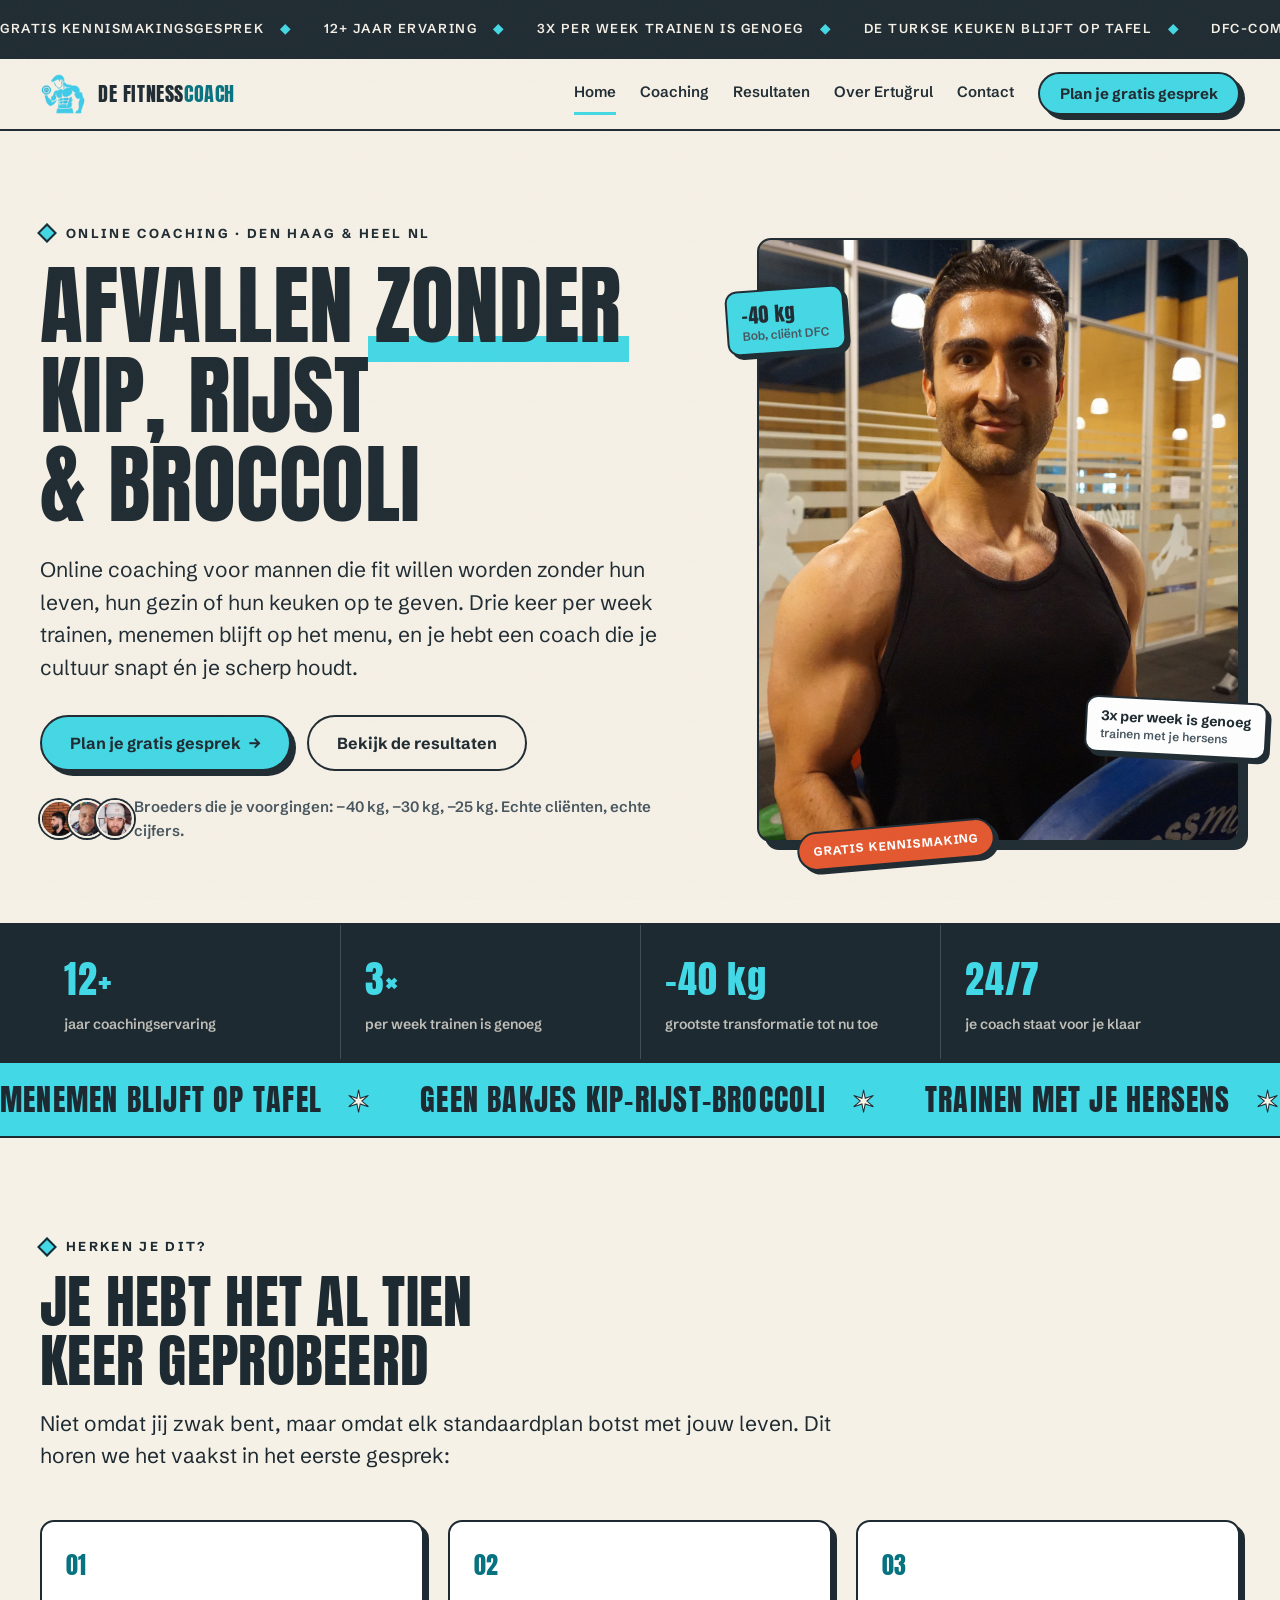
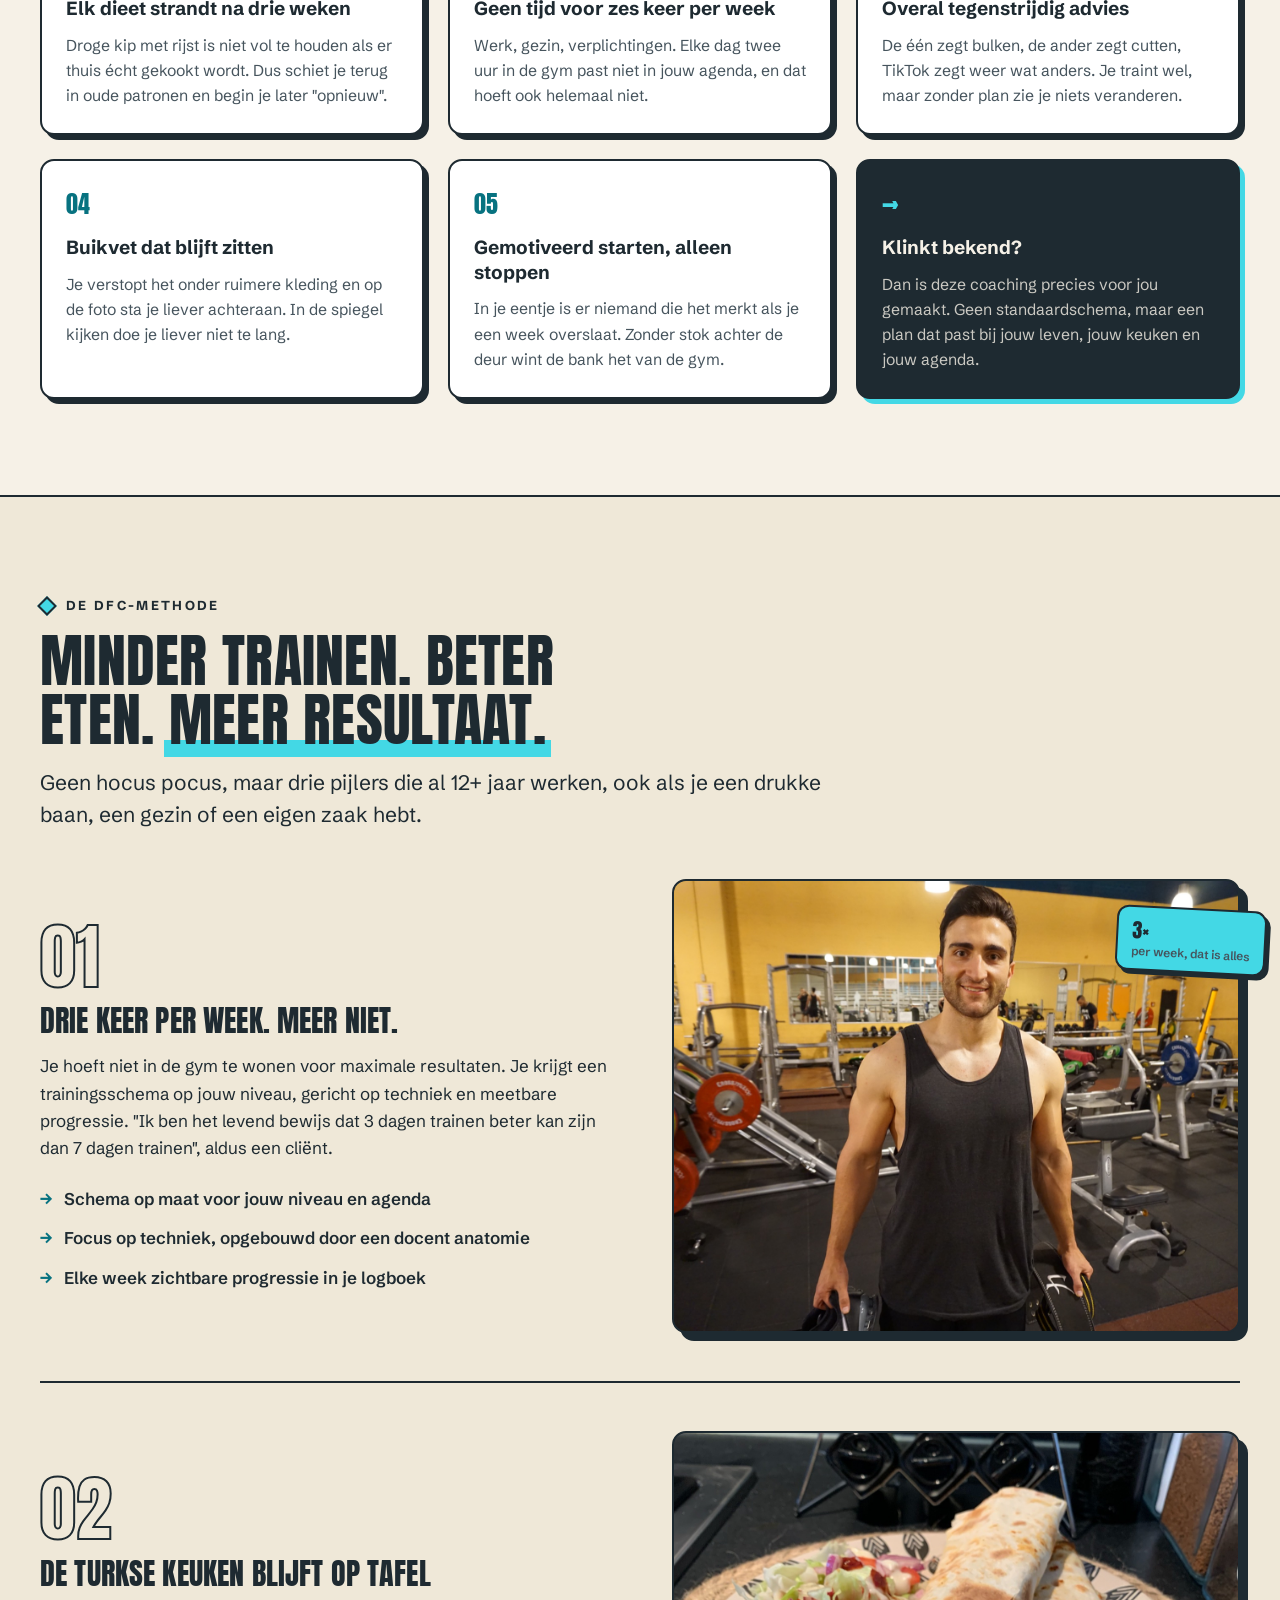
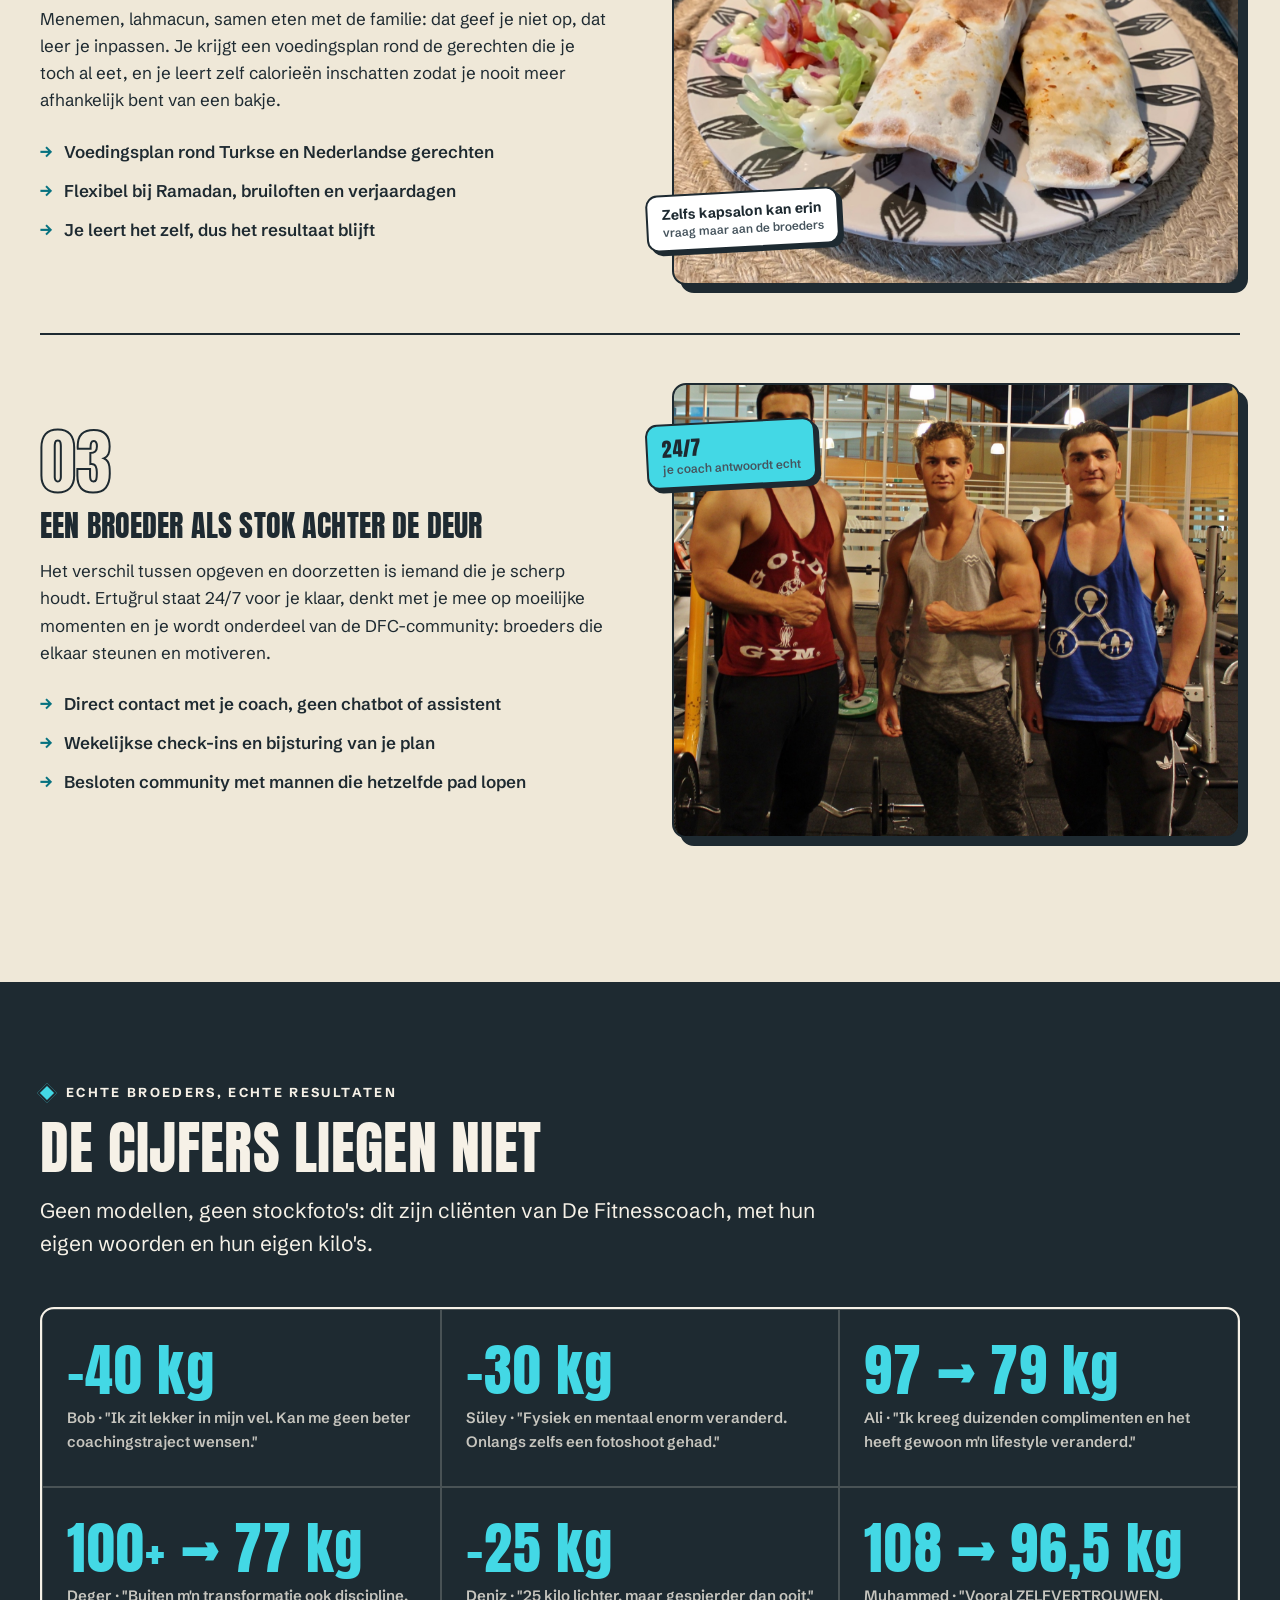
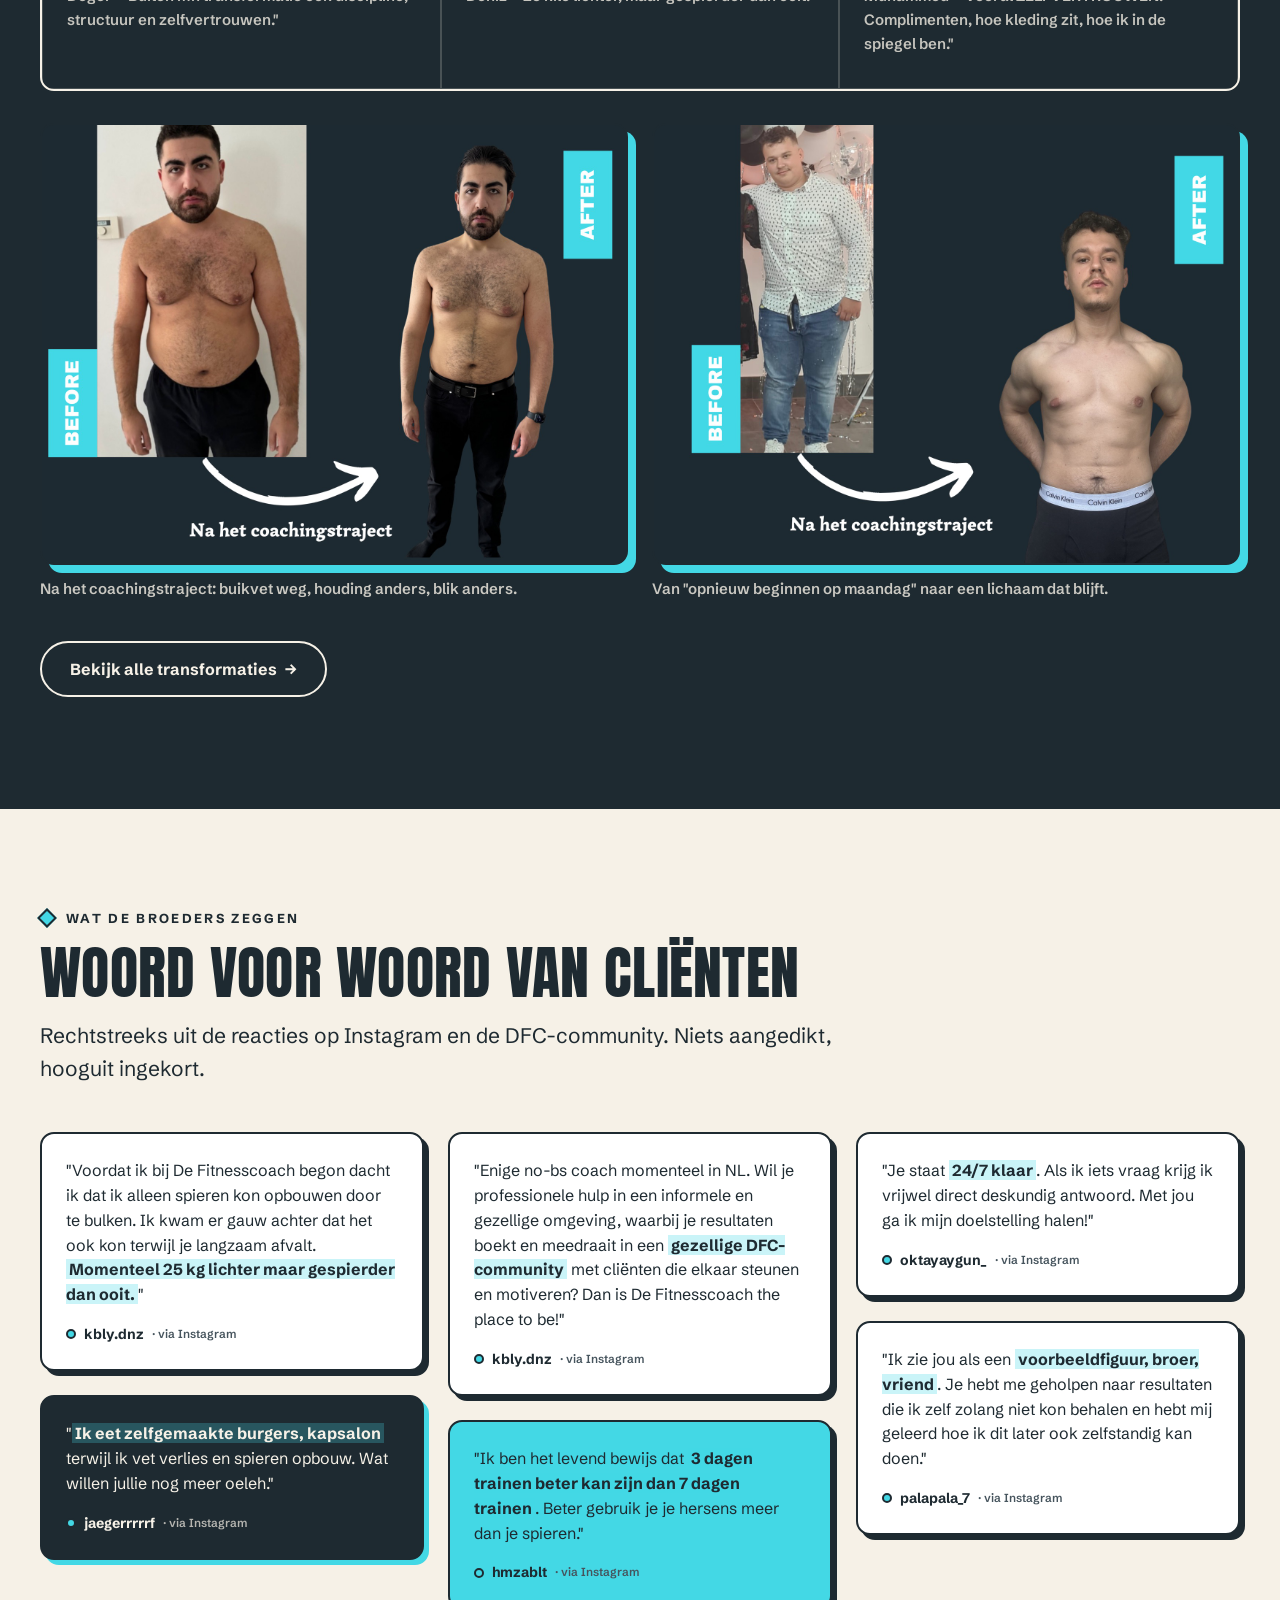
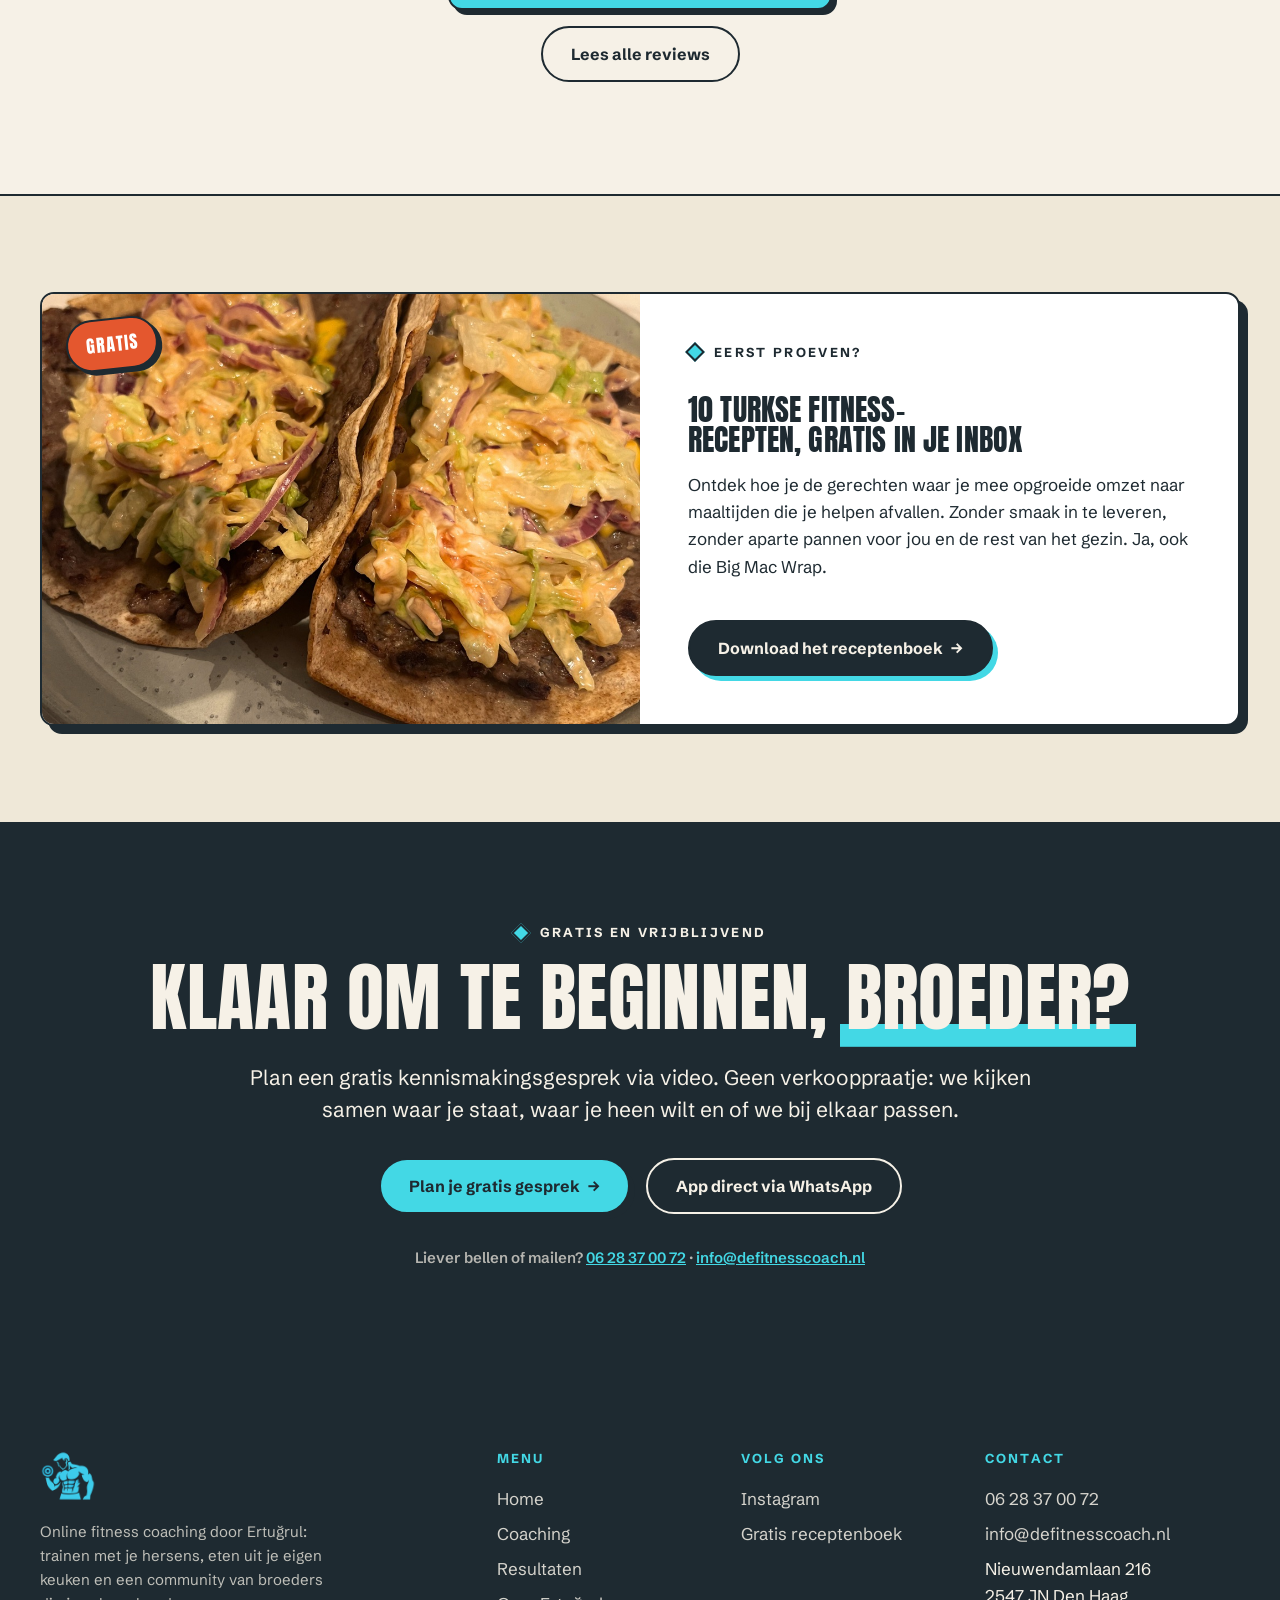
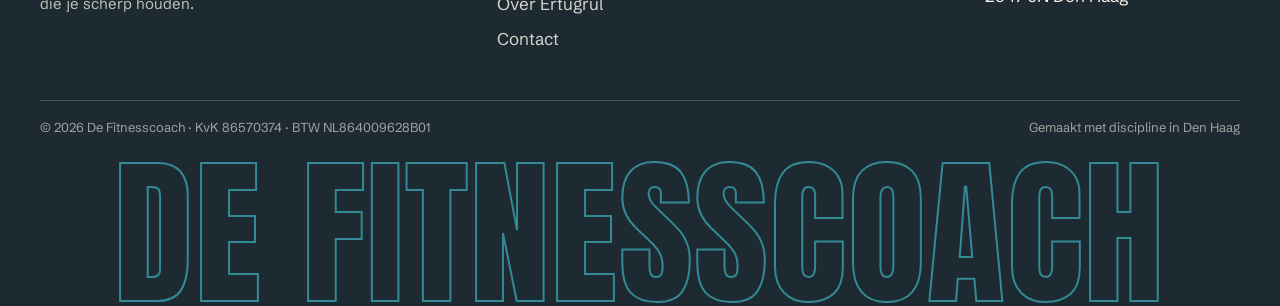
==== commit 45b13a5a: "Vervang stockfoto's en logo door echt materiaal van De Fitnesscoach Echte foto's van Ertuğrul (gym, " ====
--- a/index.html
+++ b/index.html
@@ -61,16 +61,16 @@
           </div>
           <p class="hero__proofline">
             <span class="faces">
-              <img src="assets/img/client-1.jpg" alt="" width="38" height="38">
-              <img src="assets/img/client-2.jpg" alt="" width="38" height="38">
-              <img src="assets/img/client-3.jpg" alt="" width="38" height="38">
+              <img src="assets/img/face-ali.jpg" alt="" width="38" height="38">
+              <img src="assets/img/face-bob.jpg" alt="" width="38" height="38">
+              <img src="assets/img/face-jeff.jpg" alt="" width="38" height="38">
             </span>
             <span>Broeders die je voorgingen: −40 kg, −30 kg, −25 kg. Echte cliënten, echte cijfers.</span>
           </p>
         </div>
         <div class="hero__media">
           <div class="photo-frame">
-            <img src="assets/img/hero-coach.jpg" alt="Coach Ertuğrul in de sportschool" fetchpriority="high">
+            <img src="assets/img/ertugrul-gym.jpg" alt="Coach Ertuğrul in de sportschool" fetchpriority="high">
             <span class="chip chip--cyan" style="top: 8%; left: -7%; transform: rotate(-4deg);"><strong>−40 kg</strong><small>Bob, cliënt DFC</small></span>
             <span class="chip" style="bottom: 14%; right: -6%; transform: rotate(3deg);">3x per week is genoeg<small>trainen met je hersens</small></span>
             <span class="chip chip--sticker" style="bottom: -4%; left: 8%; transform: rotate(-5deg);">Gratis kennismaking</span>
@@ -138,7 +138,7 @@
           </div>
           <div class="pillar__media">
             <div class="photo-frame">
-              <img src="assets/img/man-lift.jpg" alt="Man traint met halters in de sportschool" loading="lazy">
+              <img src="assets/img/ertugrul-belts.jpg" alt="Ertuğrul met lifting belts in de sportschool" loading="lazy">
               <span class="chip chip--cyan" style="top: 6%; right: -5%; transform: rotate(3deg);"><strong>3×</strong><small>per week, dat is alles</small></span>
             </div>
           </div>
@@ -157,7 +157,7 @@
           </div>
           <div class="pillar__media">
             <div class="photo-frame">
-              <img src="assets/img/meal-menemen.jpg" alt="Pan menemen met brood" loading="lazy">
+              <img src="assets/img/maaltijd-wraps.jpg" alt="Zelfgemaakte gevulde wraps met salade, uit de voedingsapp van De Fitnesscoach" loading="lazy">
               <span class="chip" style="bottom: 8%; left: -5%; transform: rotate(-3deg);">Zelfs kapsalon kan erin<small>vraag maar aan de broeders</small></span>
             </div>
           </div>
@@ -176,7 +176,7 @@
           </div>
           <div class="pillar__media">
             <div class="photo-frame">
-              <img src="assets/img/coach-train.jpg" alt="Coach begeleidt cliënt tijdens training" loading="lazy">
+              <img src="assets/img/broeders-gym.jpg" alt="Ertuğrul samen met twee broeders in de sportschool" loading="lazy">
               <span class="chip chip--cyan" style="top: 8%; left: -5%; transform: rotate(-3deg);"><strong>24/7</strong><small>je coach antwoordt echt</small></span>
             </div>
           </div>
@@ -257,13 +257,13 @@
       <div class="wrap">
         <div class="recipe-band reveal">
           <div class="recipe-band__media">
-            <img src="assets/img/meal-wok.jpg" alt="Gezonde maaltijd uit het Turkse receptenboek" loading="lazy">
+            <img src="assets/img/bigmac-wrap.jpg" alt="Eiwitrijke Big Mac wraps, zelfgemaakt volgens recept van De Fitnesscoach" loading="lazy">
             <span class="sticker-free">Gratis</span>
           </div>
           <div class="recipe-band__copy">
             <p class="kicker">Eerst proeven?</p>
             <h2 class="display h-sub">10 Turkse fitness-recepten, gratis in je inbox</h2>
-            <p>Ontdek hoe je de gerechten waar je mee opgroeide omzet naar maaltijden die je helpen afvallen. Zonder smaak in te leveren, zonder aparte pannen voor jou en de rest van het gezin.</p>
+            <p>Ontdek hoe je de gerechten waar je mee opgroeide omzet naar maaltijden die je helpen afvallen. Zonder smaak in te leveren, zonder aparte pannen voor jou en de rest van het gezin. Ja, ook die Big Mac Wrap.</p>
             <a class="btn btn--dark" href="https://info.defitnesscoach.nl" target="_blank" rel="noopener">Download het receptenboek <span class="arrow">→</span></a>
           </div>
         </div>
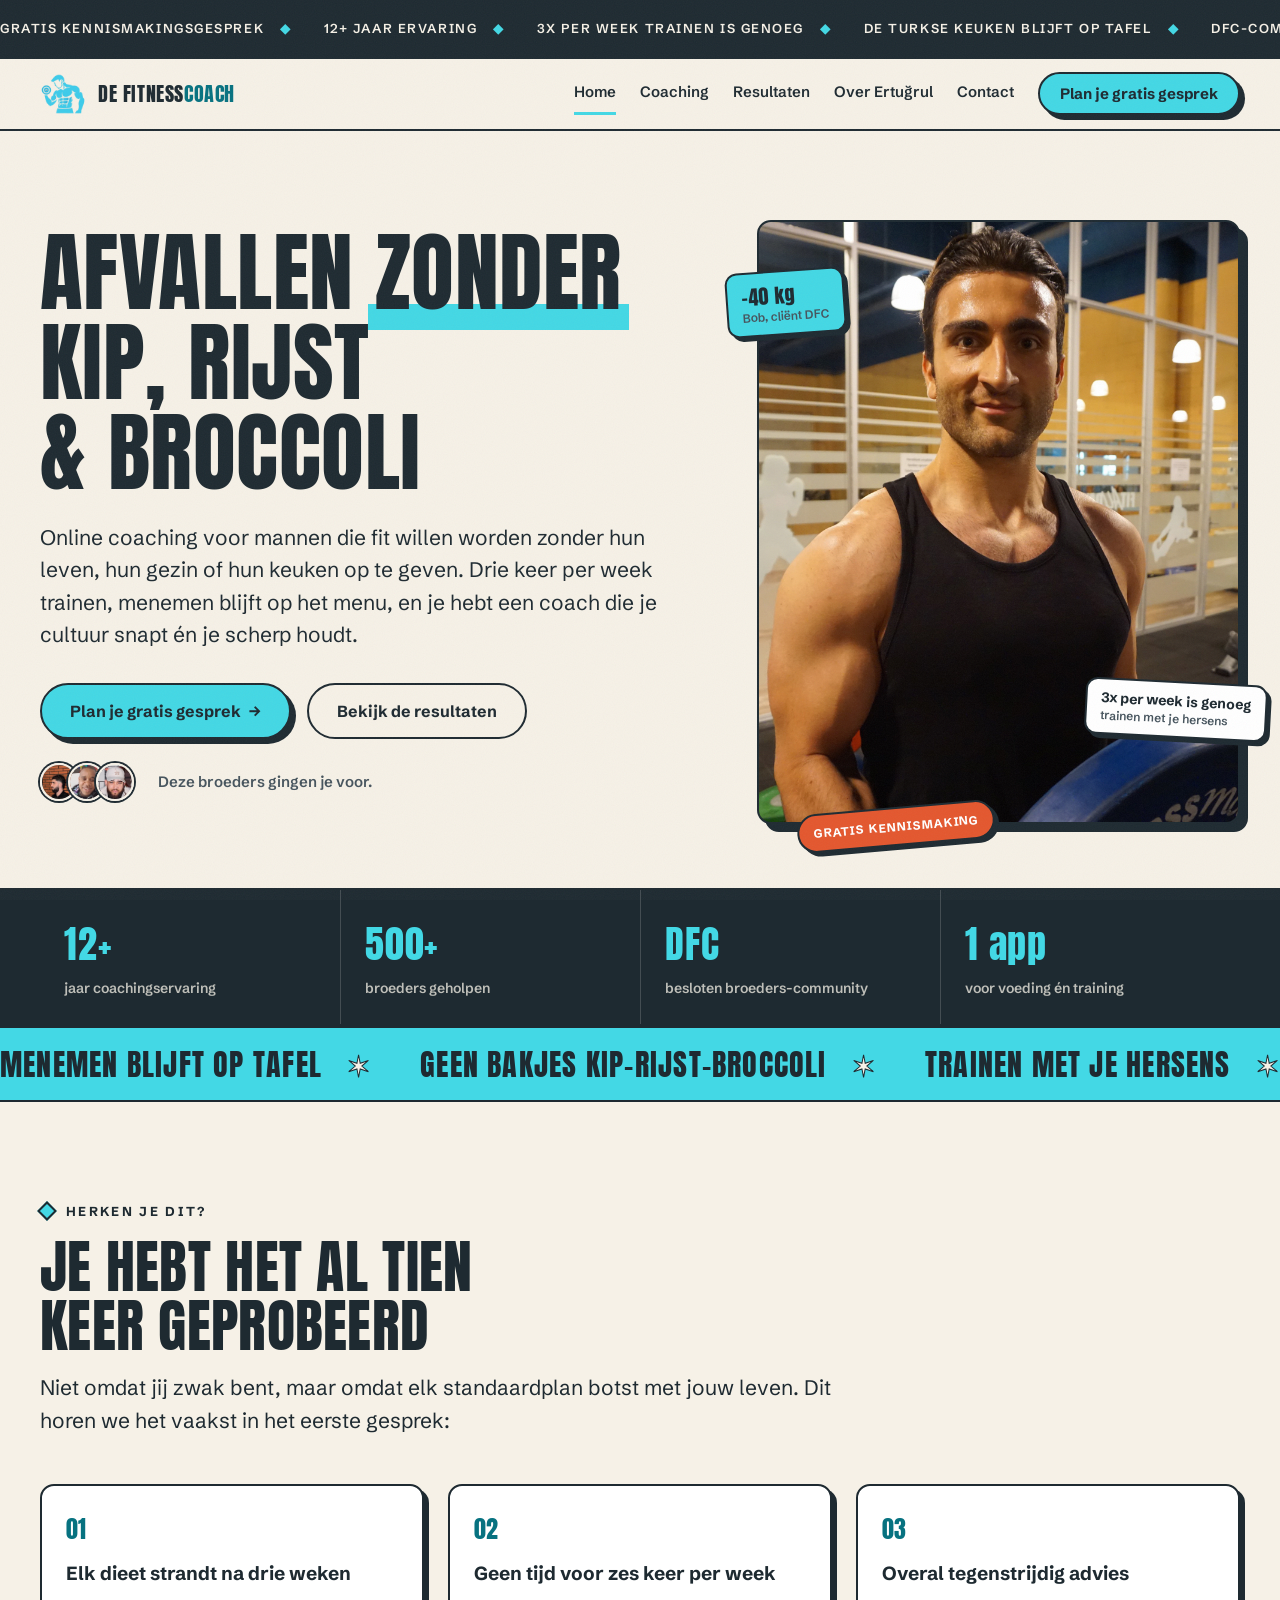
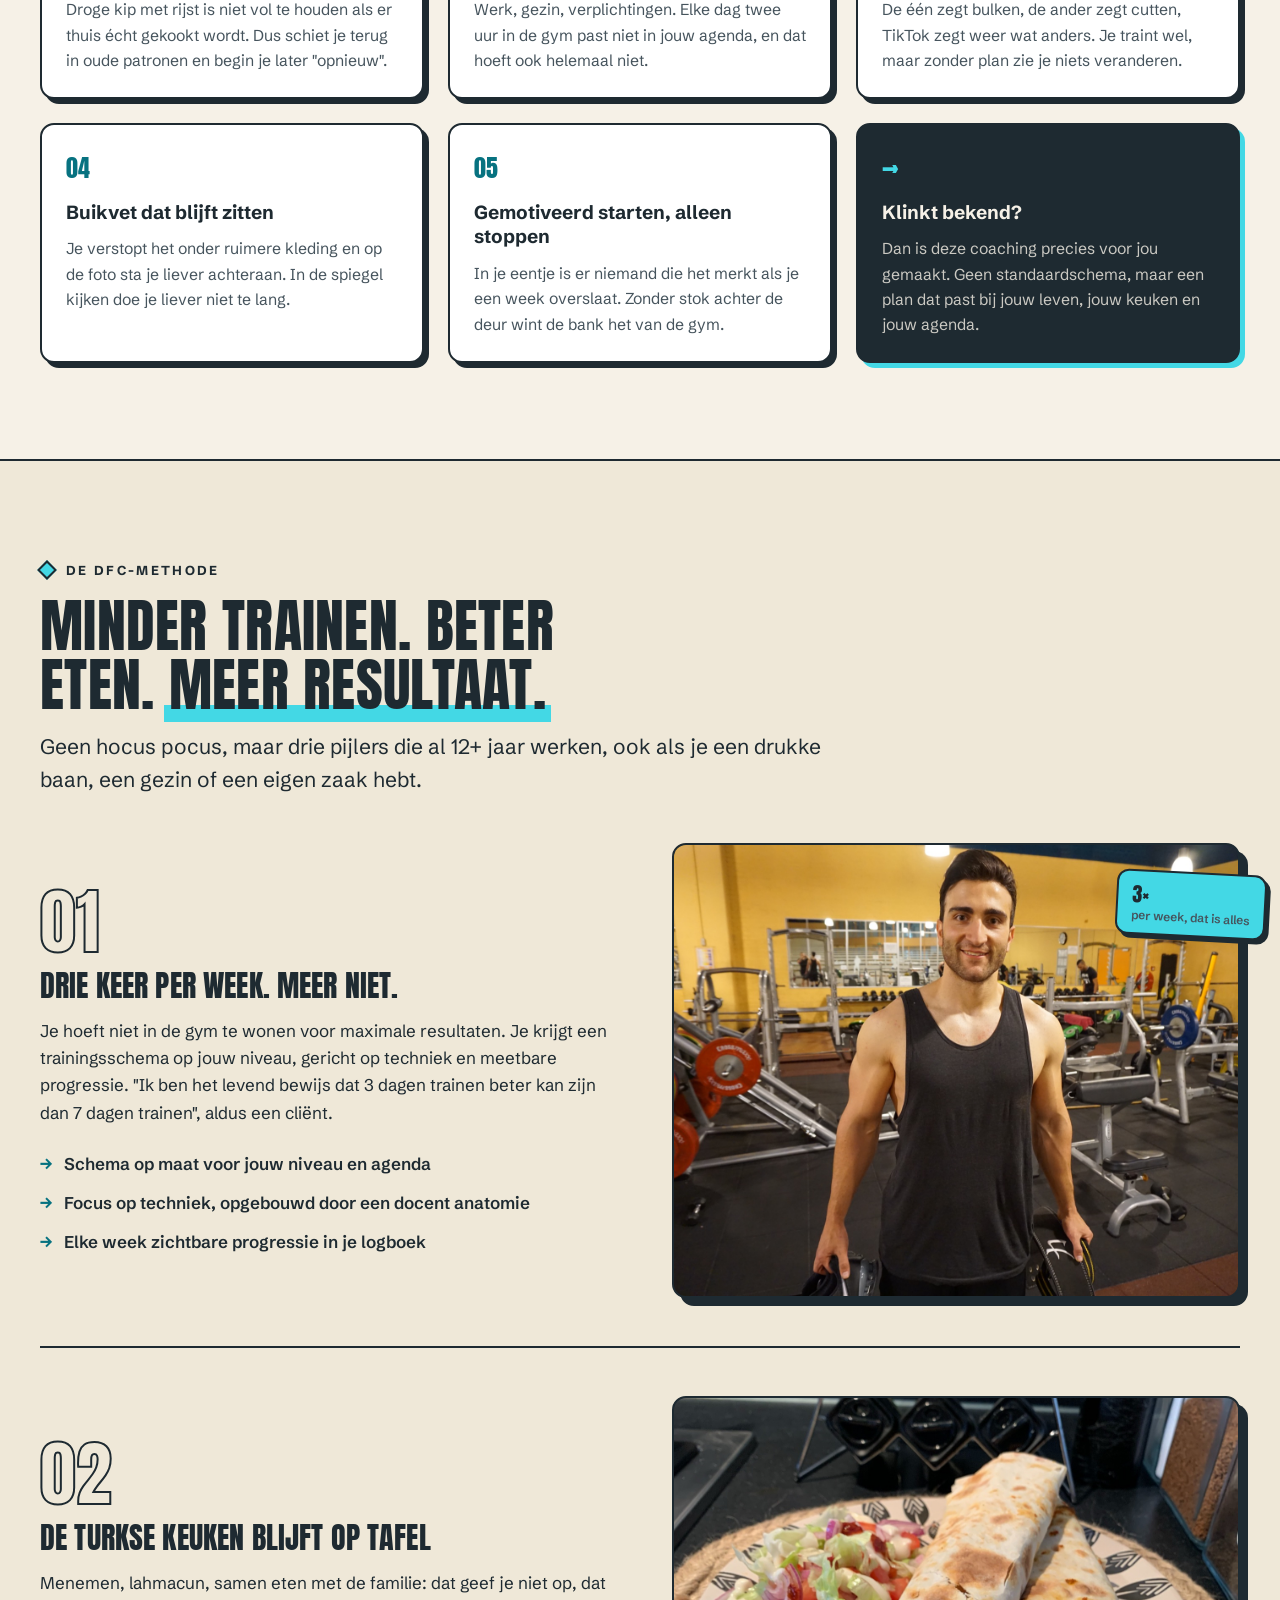
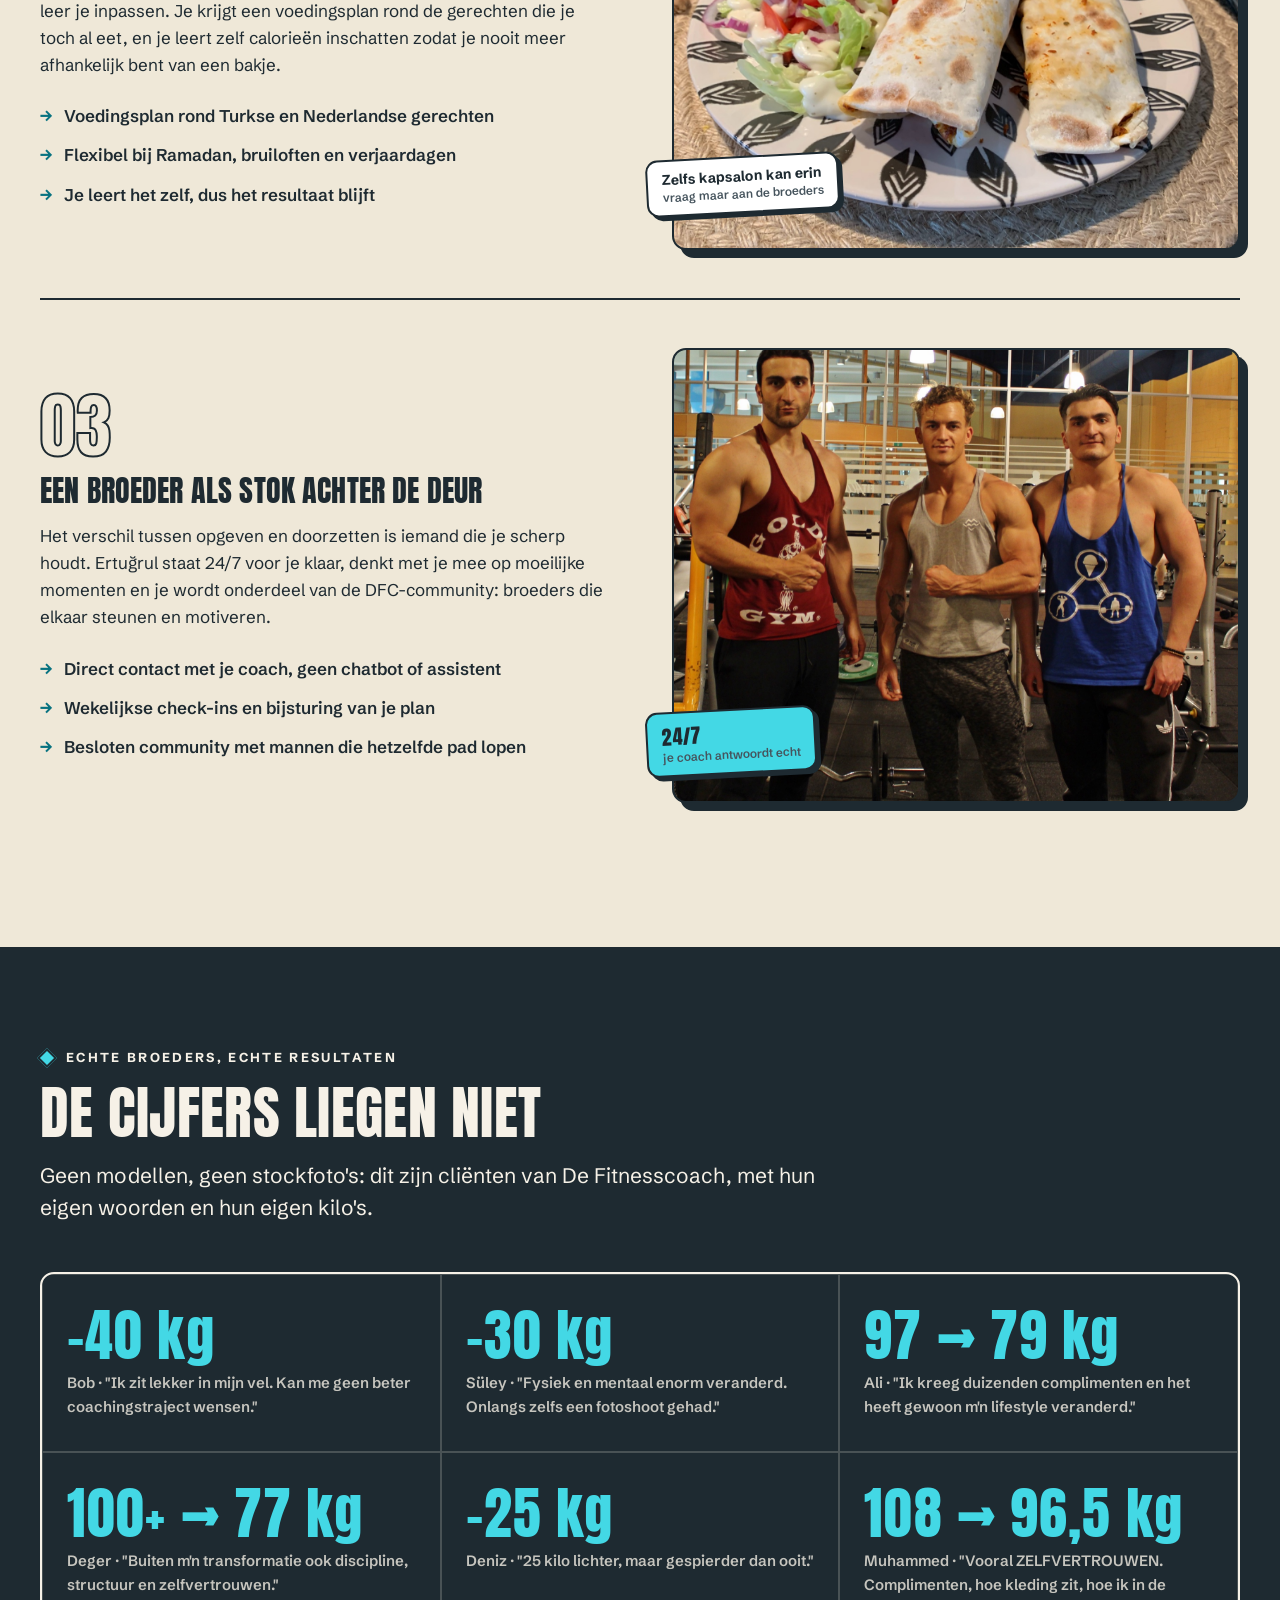
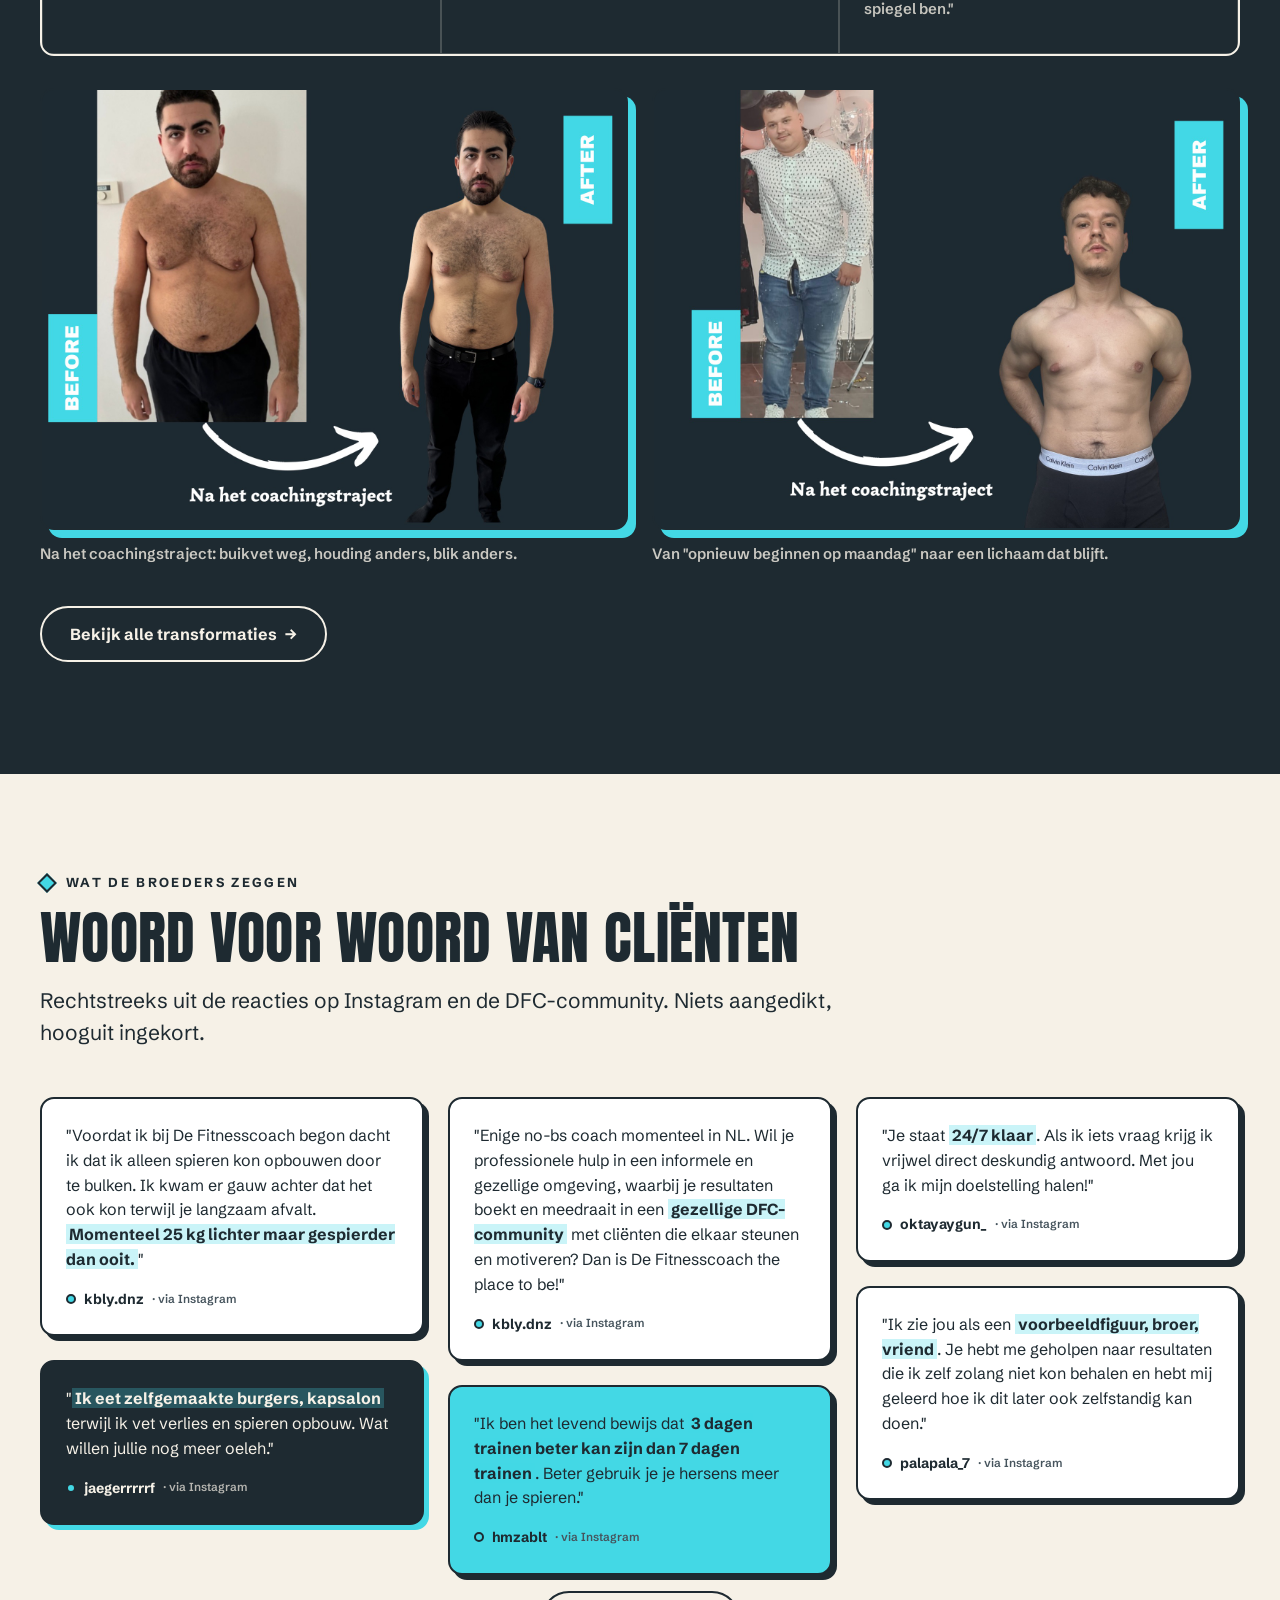
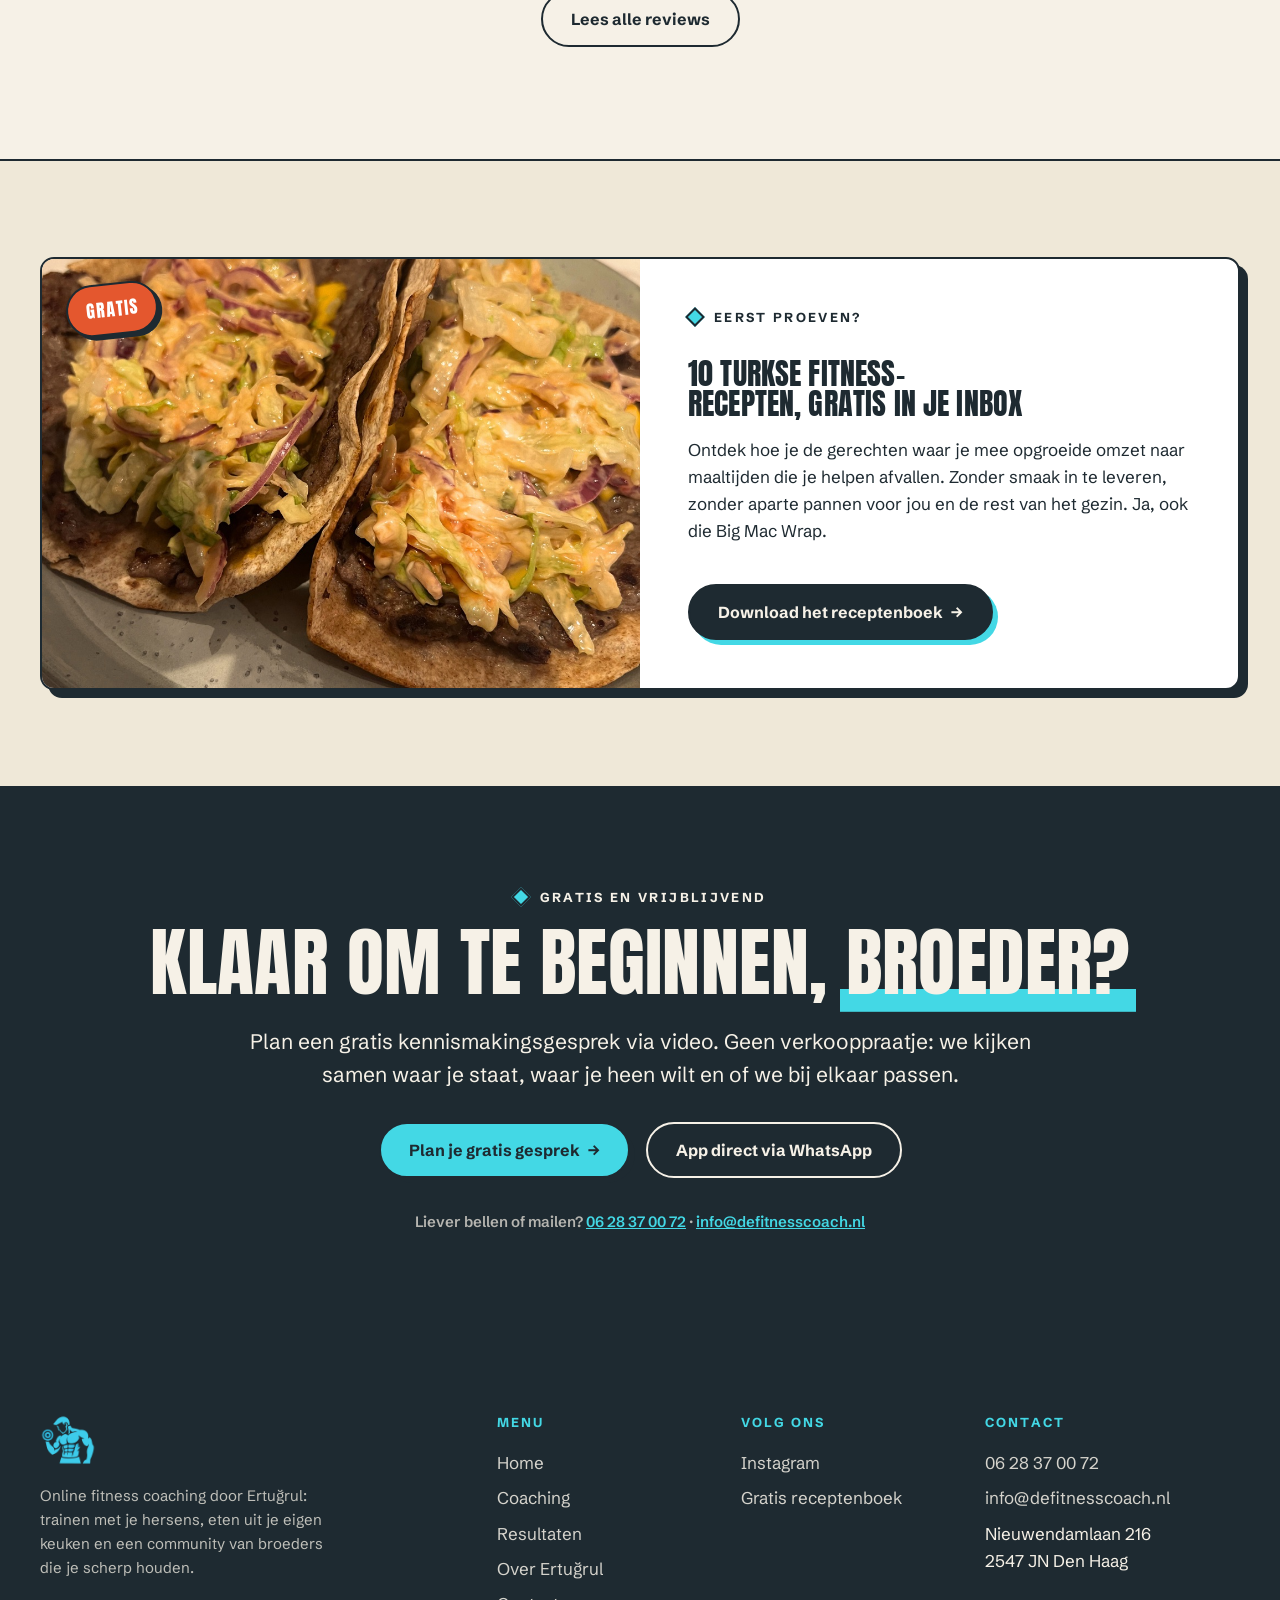
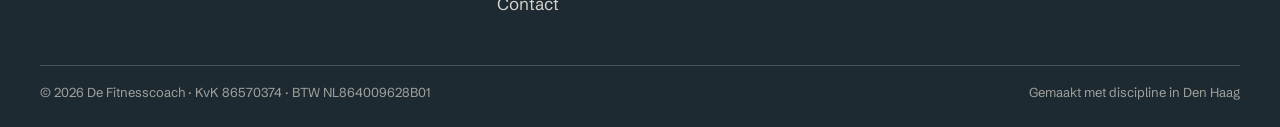
==== commit f46e657f: "Verwerk feedbackronde 1 van Bob (Notion) Hero-kicker weg, proofline ruimer en zonder kilo's, statbar" ====
--- a/index.html
+++ b/index.html
@@ -52,7 +52,6 @@
     <section class="hero">
       <div class="wrap hero__grid">
         <div class="hero__copy">
-          <p class="kicker">Online coaching · Den Haag &amp; heel NL</p>
           <h1 class="display h-hero">Afvallen <span class="mark">zonder</span> kip, rijst &amp; broccoli</h1>
           <p class="lead">Online coaching voor mannen die fit willen worden zonder hun leven, hun gezin of hun keuken op te geven. Drie keer per week trainen, menemen blijft op het menu, en je hebt een coach die je cultuur snapt én je scherp houdt.</p>
           <div class="hero__cta">
@@ -65,7 +64,7 @@
               <img src="assets/img/face-bob.jpg" alt="" width="38" height="38">
               <img src="assets/img/face-jeff.jpg" alt="" width="38" height="38">
             </span>
-            <span>Broeders die je voorgingen: −40 kg, −30 kg, −25 kg. Echte cliënten, echte cijfers.</span>
+            <span>Deze broeders gingen je voor.</span>
           </p>
         </div>
         <div class="hero__media">
@@ -83,9 +82,9 @@
     <div class="statbar">
       <div class="wrap statbar__grid">
         <div class="statbar__cell"><strong>12+</strong><span>jaar coachingservaring</span></div>
-        <div class="statbar__cell"><strong>3×</strong><span>per week trainen is genoeg</span></div>
-        <div class="statbar__cell"><strong>−40 kg</strong><span>grootste transformatie tot nu toe</span></div>
-        <div class="statbar__cell"><strong>24/7</strong><span>je coach staat voor je klaar</span></div>
+        <div class="statbar__cell"><strong>500+</strong><span>broeders geholpen</span></div>
+        <div class="statbar__cell"><strong>DFC</strong><span>besloten broeders-community</span></div>
+        <div class="statbar__cell"><strong>1 app</strong><span>voor voeding én training</span></div>
       </div>
     </div>
 
@@ -177,7 +176,7 @@
           <div class="pillar__media">
             <div class="photo-frame">
               <img src="assets/img/broeders-gym.jpg" alt="Ertuğrul samen met twee broeders in de sportschool" loading="lazy">
-              <span class="chip chip--cyan" style="top: 8%; left: -5%; transform: rotate(-3deg);"><strong>24/7</strong><small>je coach antwoordt echt</small></span>
+              <span class="chip chip--cyan" style="bottom: 6%; left: -5%; transform: rotate(-3deg);"><strong>24/7</strong><small>je coach antwoordt echt</small></span>
             </div>
           </div>
         </article>
@@ -322,7 +321,6 @@
       <span>© 2026 De Fitnesscoach · KvK 86570374 · BTW NL864009628B01</span>
       <span>Gemaakt met discipline in Den Haag</span>
     </div>
-    <div class="site-footer__wordmark" aria-hidden="true">De Fitnesscoach</div>
   </footer>
 
   <script src="assets/script.js"></script>
--- a/assets/style.css
+++ b/assets/style.css
@@ -336,9 +336,9 @@
   color: var(--ink-soft);
   display: flex;
   align-items: center;
-  gap: var(--s-3);
-}
-.hero__proofline .faces { display: flex; }
+  gap: var(--s-6);
+}
+.hero__proofline .faces { display: flex; margin-right: 10px; }
 .hero__proofline .faces img {
   width: 38px; height: 38px;
   border-radius: 50%;
@@ -763,19 +763,6 @@
   justify-content: space-between;
   font-size: 0.8125rem;
   color: rgba(246, 241, 231, 0.6);
-}
-.site-footer__wordmark {
-  font-family: var(--display);
-  text-transform: uppercase;
-  font-size: clamp(3rem, 12.5vw, 11rem);
-  line-height: 0.9;
-  text-align: center;
-  letter-spacing: 0.01em;
-  color: transparent;
-  -webkit-text-stroke: 2px rgba(67, 216, 229, 0.55);
-  white-space: nowrap;
-  margin-bottom: -0.12em;
-  user-select: none;
 }
 @media (max-width: 900px) {
   .site-footer__grid { grid-template-columns: 1fr 1fr; }
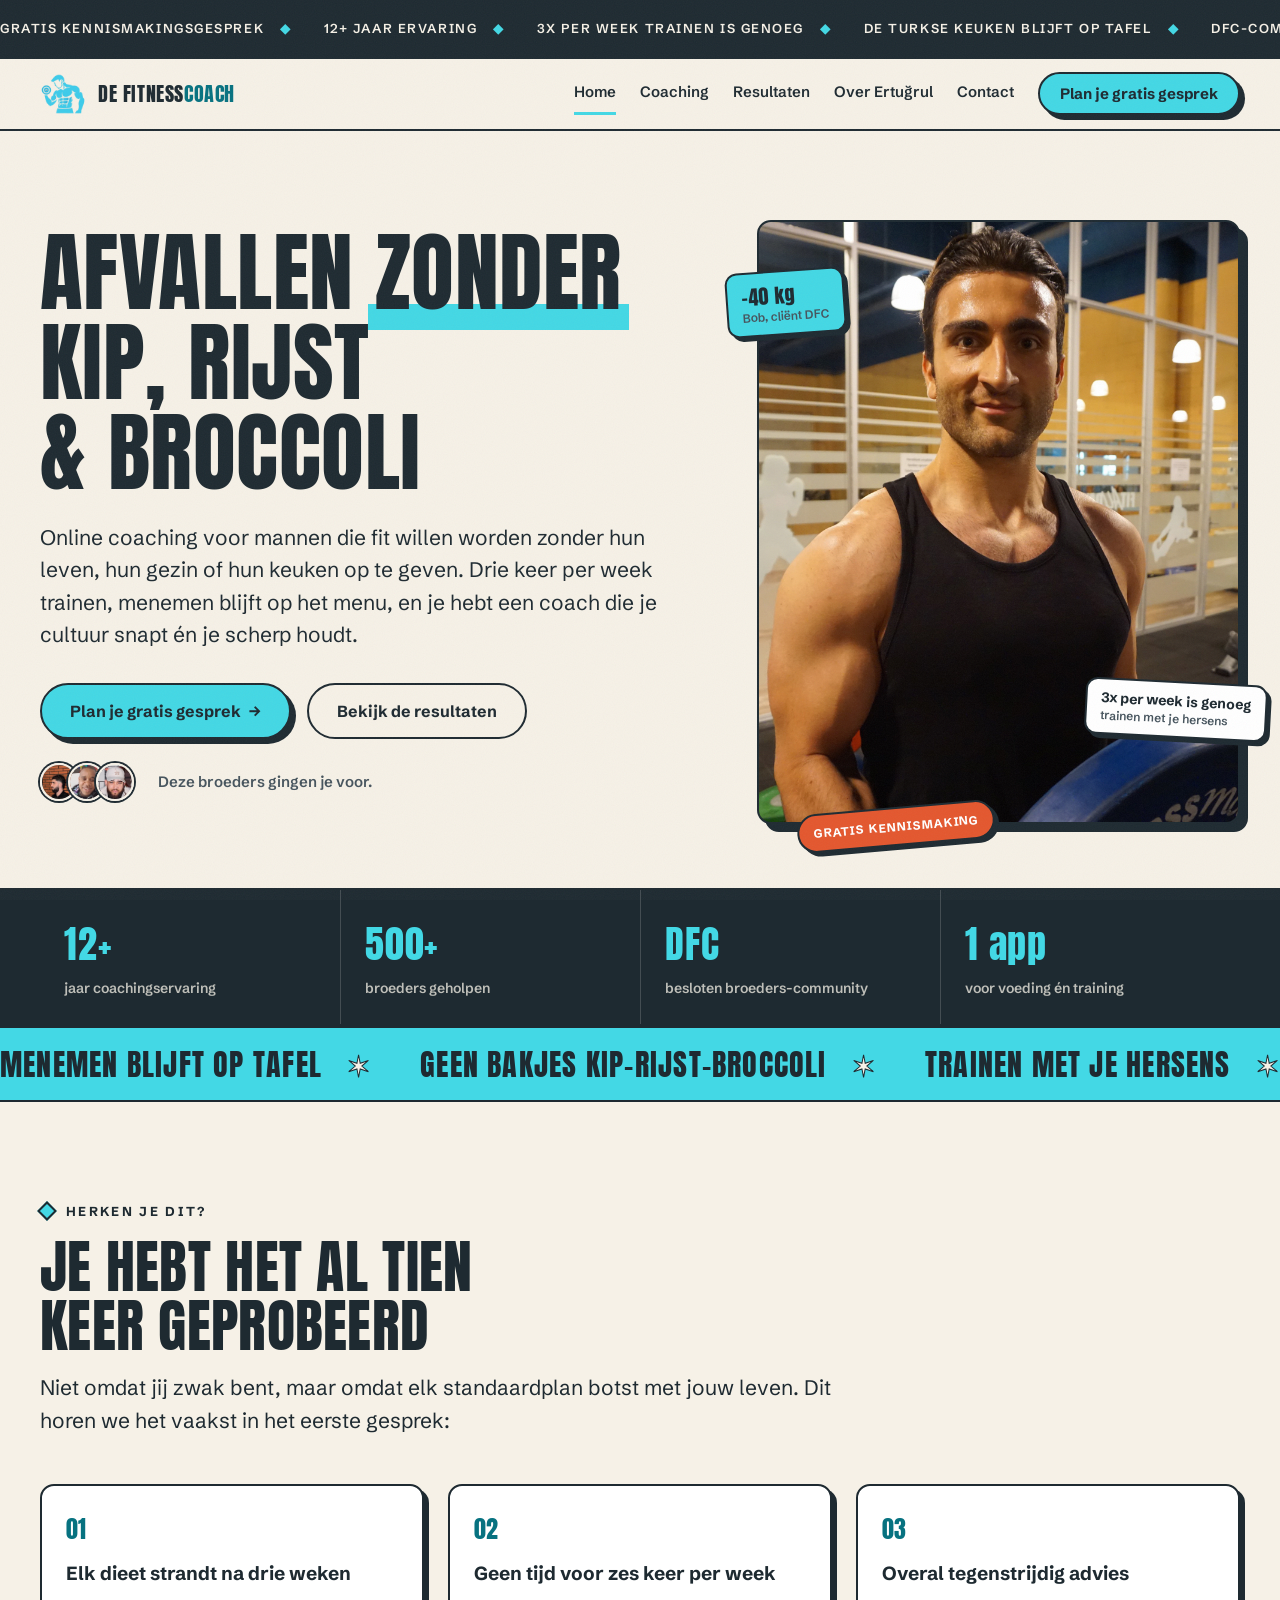
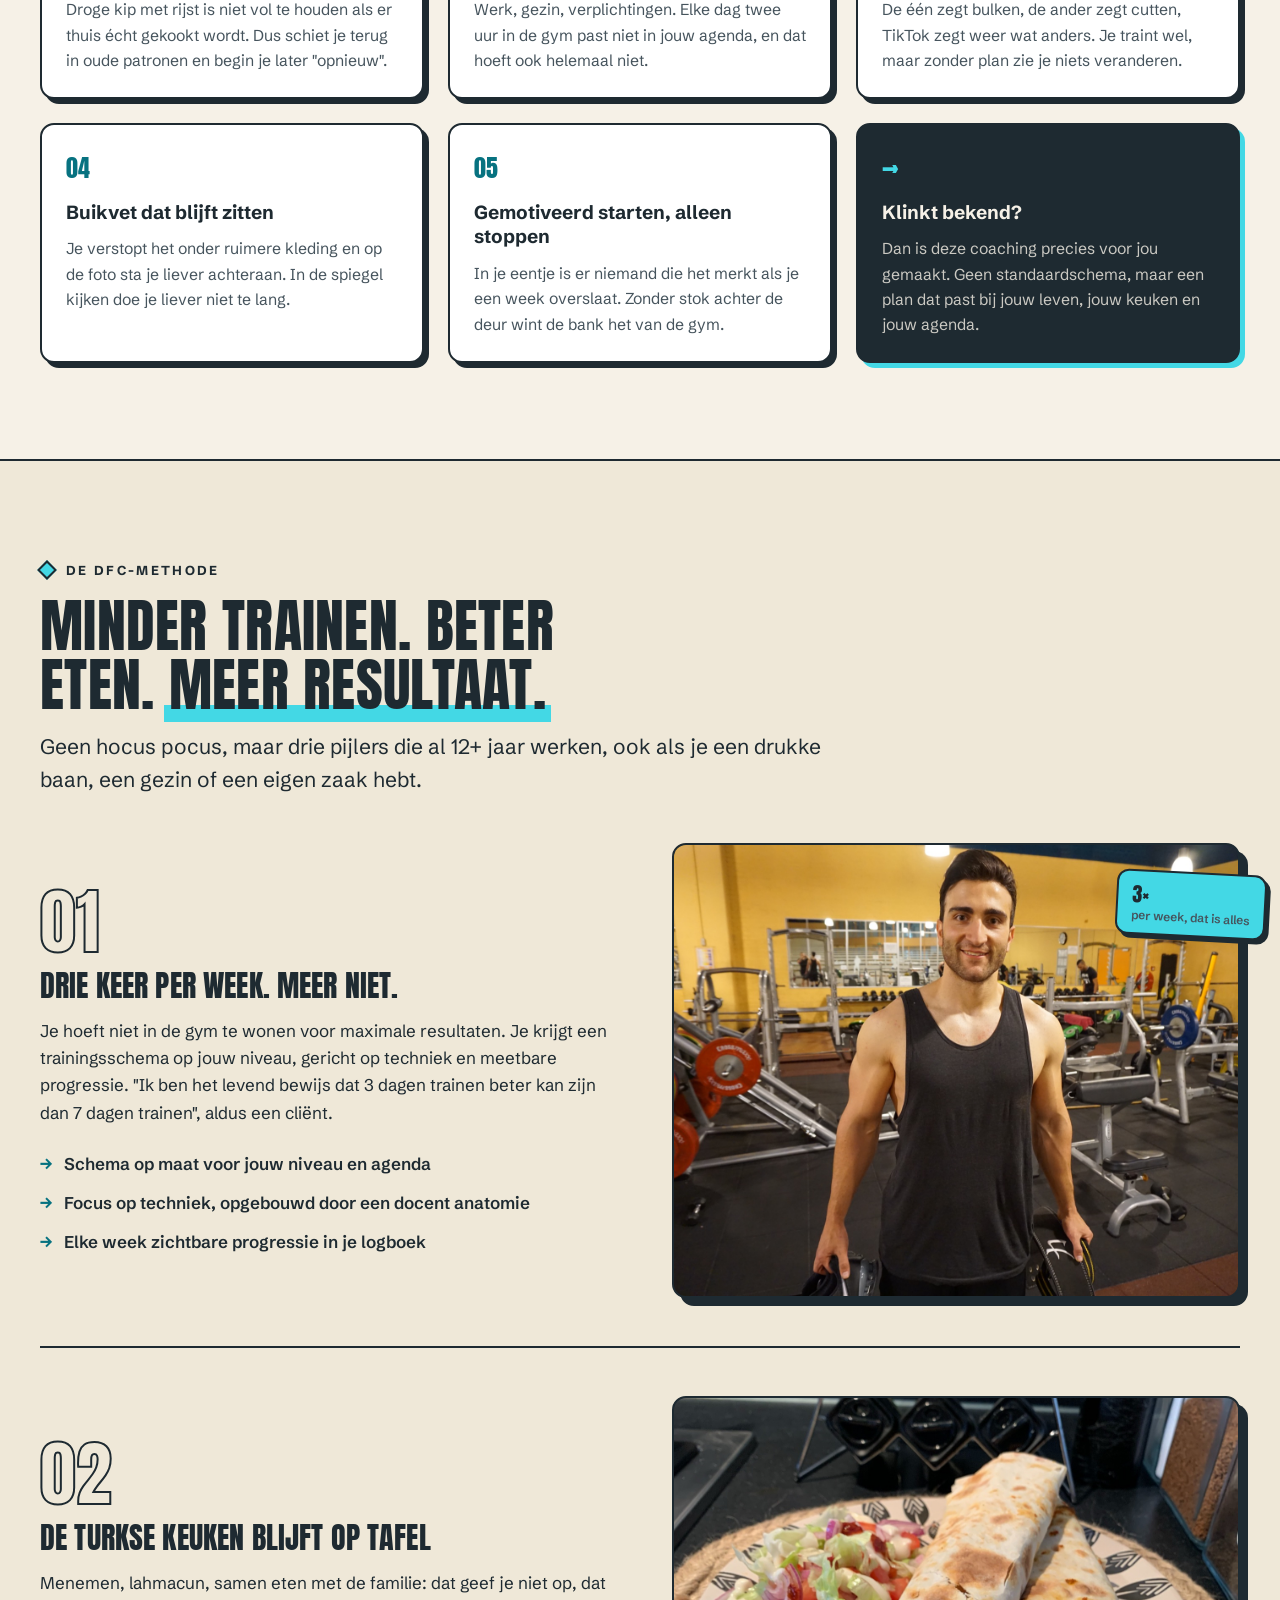
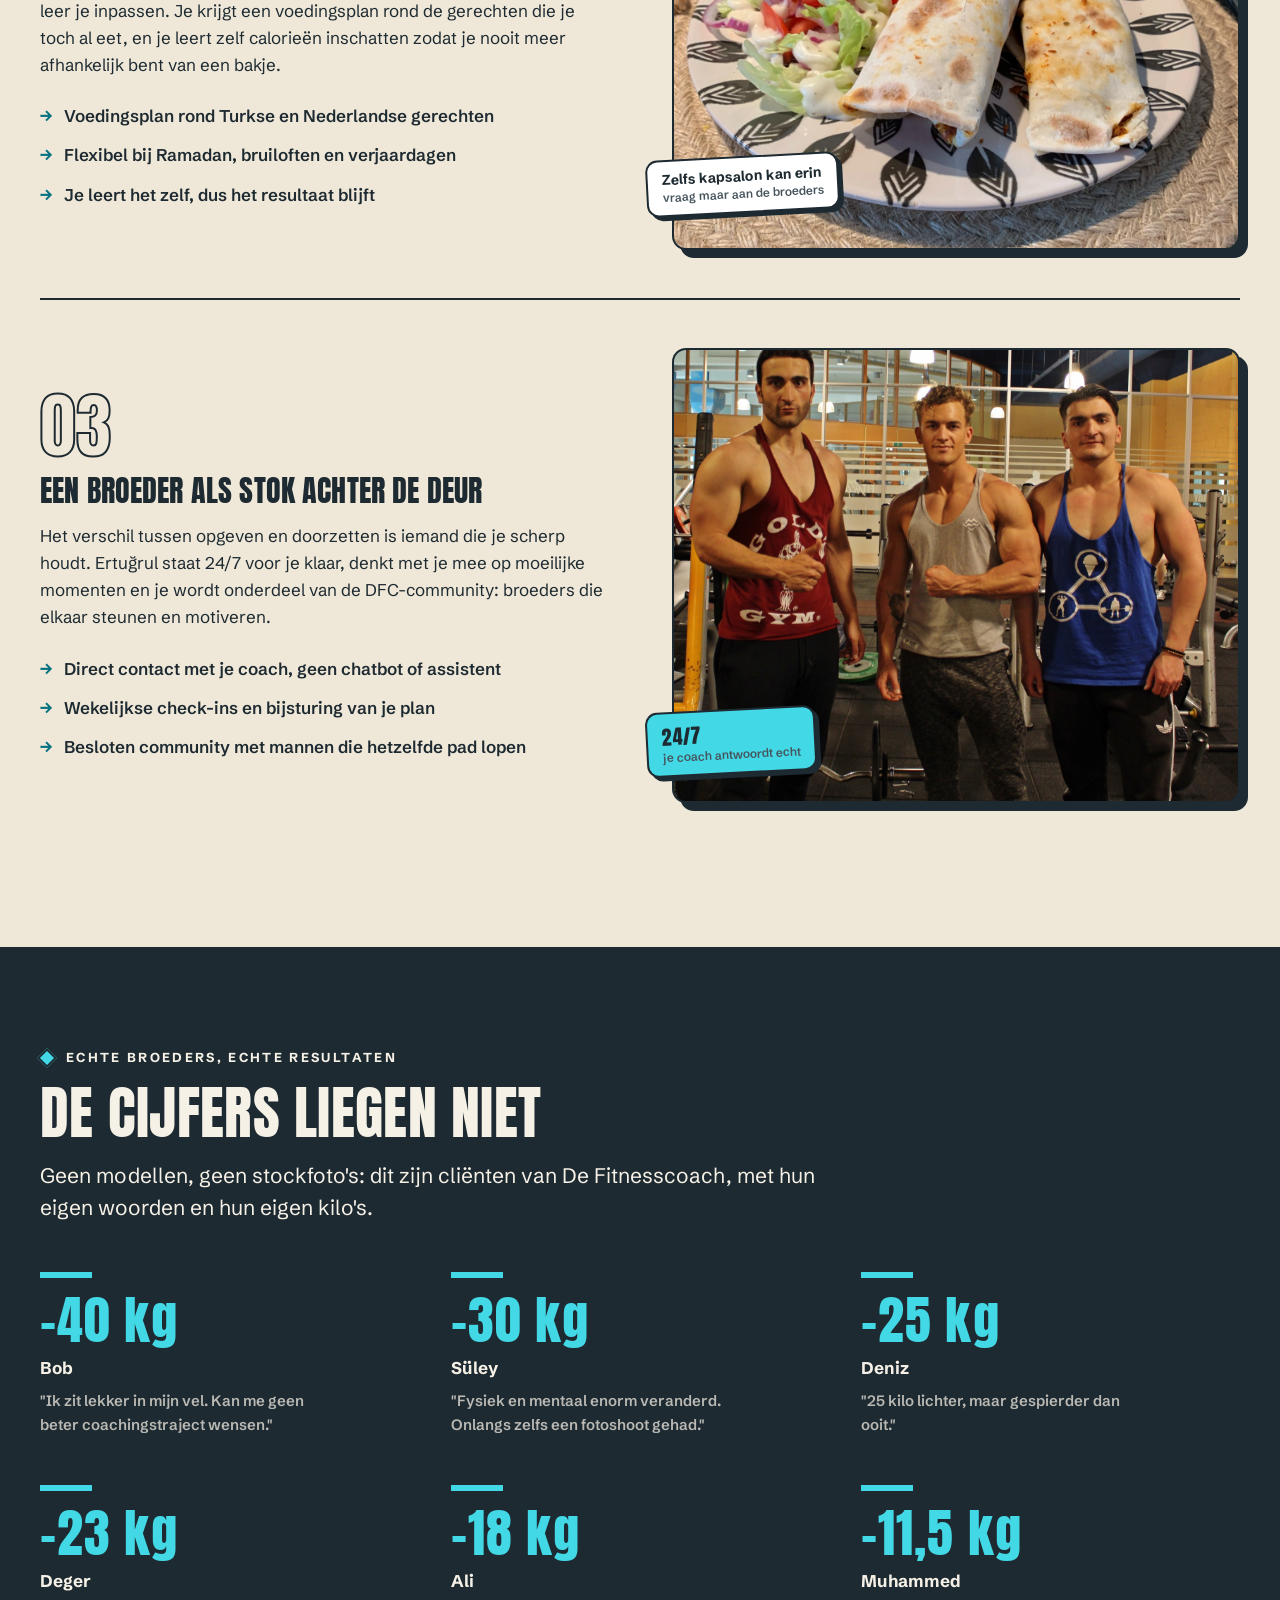
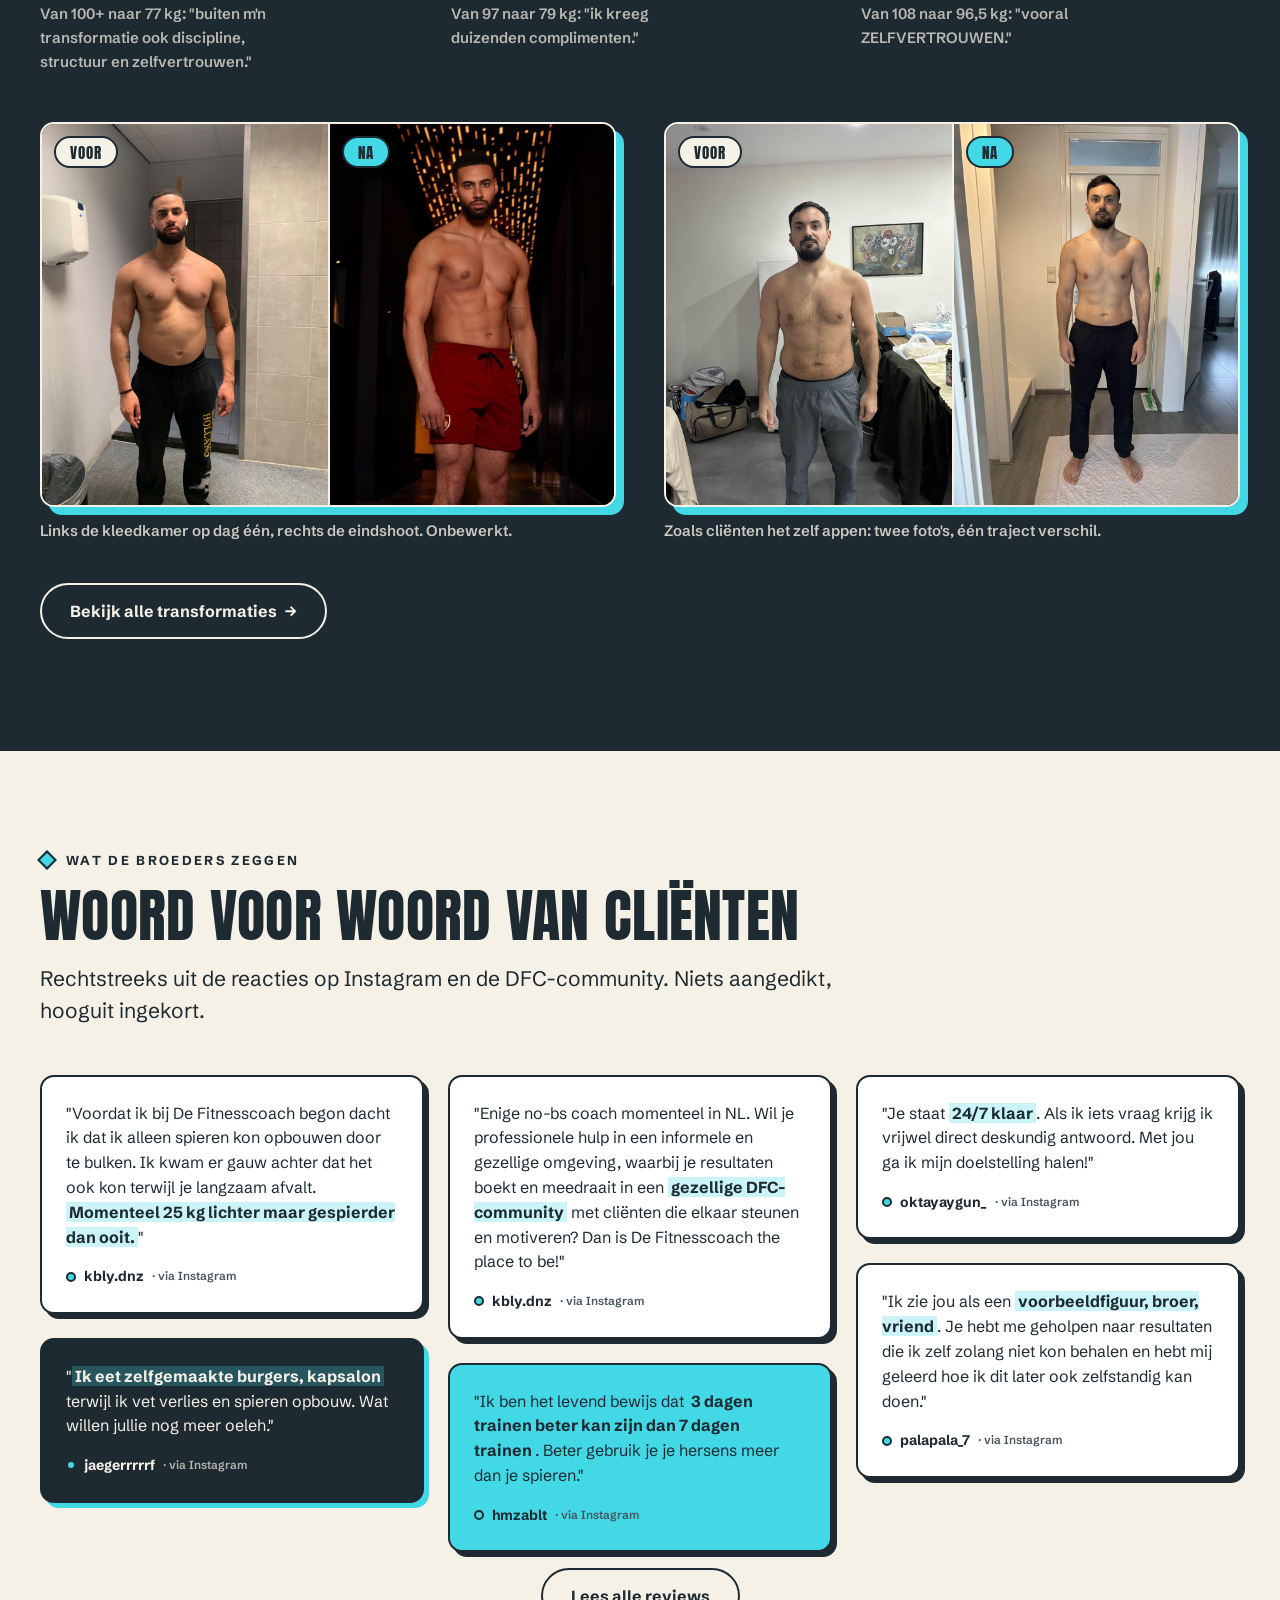
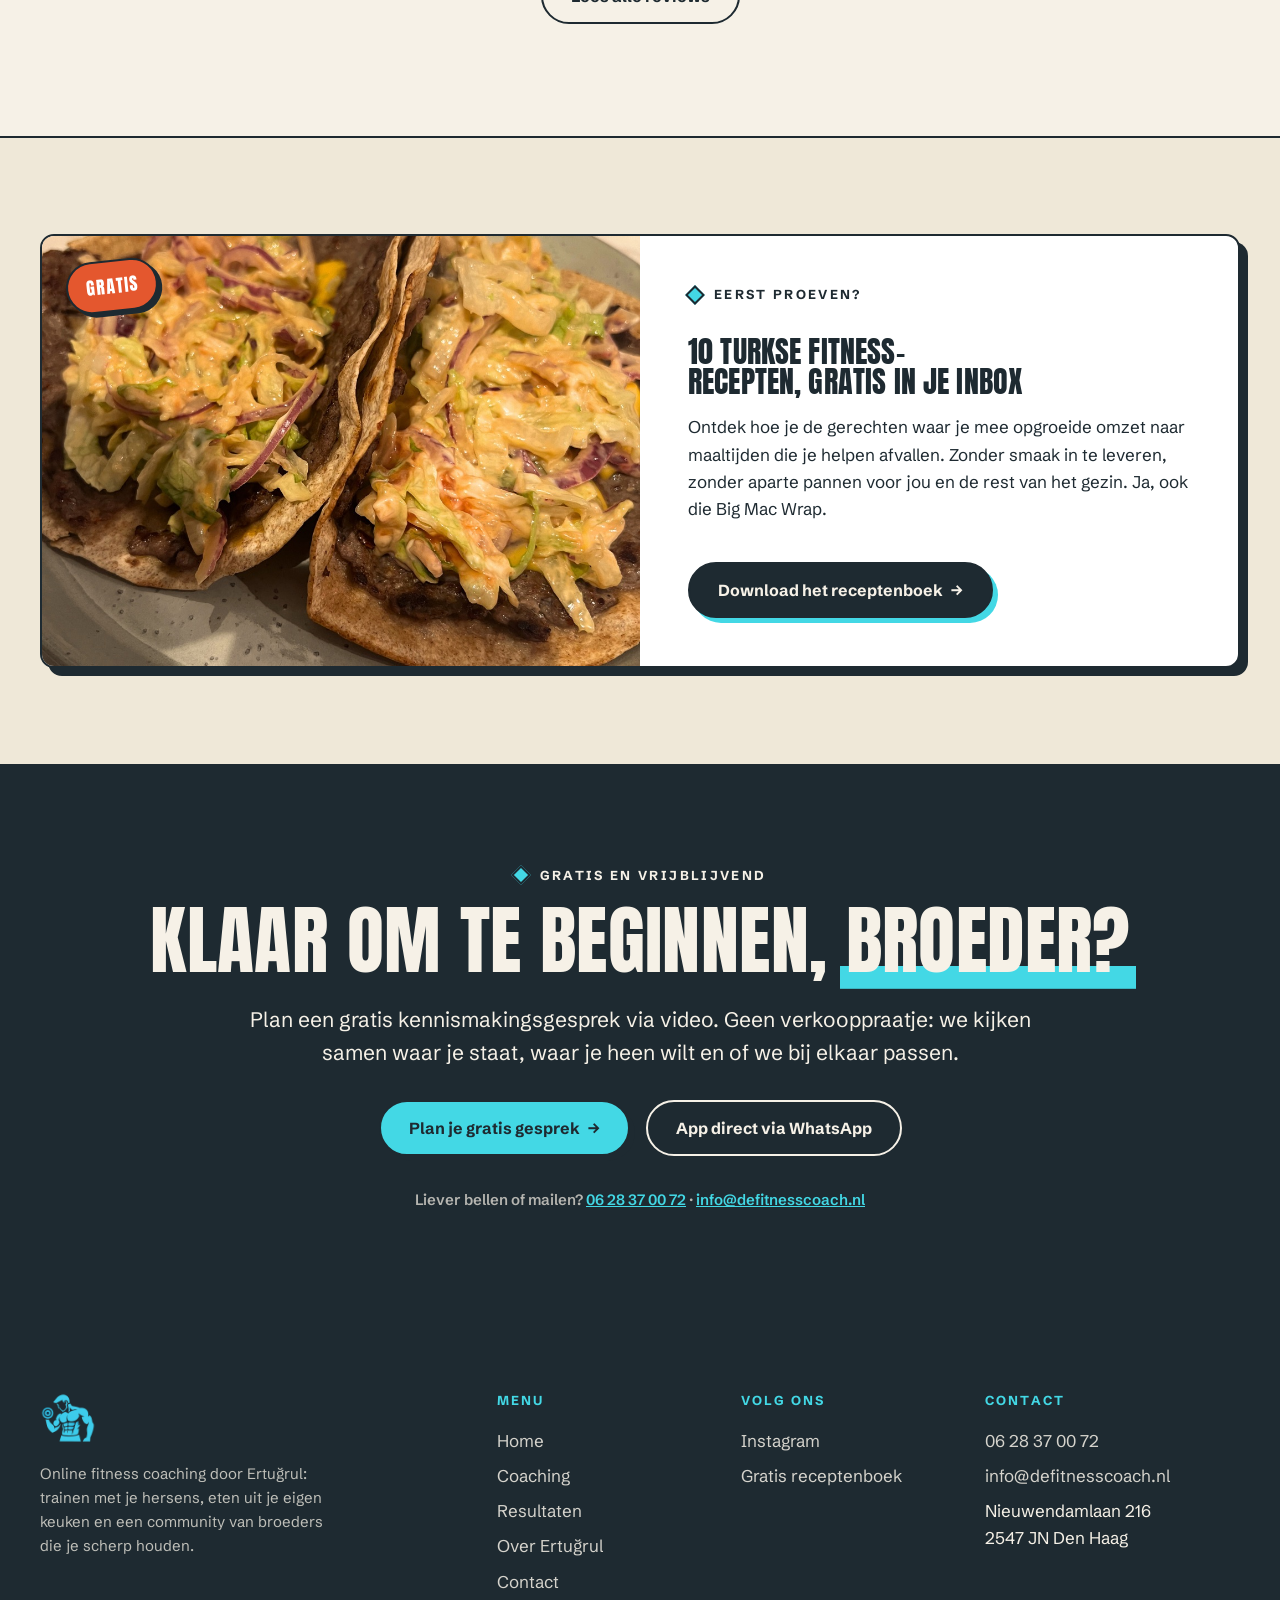
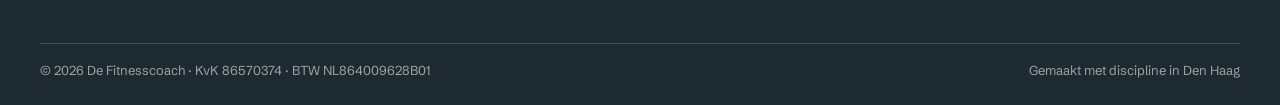
==== commit 5987cb79: "Uniforme cijferwand en onbewerkte before/after-foto's Alle resultaatcijfers in hetzelfde formaat (−X" ====
--- a/index.html
+++ b/index.html
@@ -192,21 +192,27 @@
           <p class="lead">Geen modellen, geen stockfoto's: dit zijn cliënten van De Fitnesscoach, met hun eigen woorden en hun eigen kilo's.</p>
         </div>
         <div class="numberwall reveal">
-          <div class="numberwall__cell"><strong>−40 kg</strong><span>Bob · "Ik zit lekker in mijn vel. Kan me geen beter coachingstraject wensen."</span></div>
-          <div class="numberwall__cell"><strong>−30 kg</strong><span>Süley · "Fysiek en mentaal enorm veranderd. Onlangs zelfs een fotoshoot gehad."</span></div>
-          <div class="numberwall__cell"><strong>97 → 79 kg</strong><span>Ali · "Ik kreeg duizenden complimenten en het heeft gewoon m'n lifestyle veranderd."</span></div>
-          <div class="numberwall__cell"><strong>100+ → 77 kg</strong><span>Deger · "Buiten m'n transformatie ook discipline, structuur en zelfvertrouwen."</span></div>
-          <div class="numberwall__cell"><strong>−25 kg</strong><span>Deniz · "25 kilo lichter, maar gespierder dan ooit."</span></div>
-          <div class="numberwall__cell"><strong>108 → 96,5 kg</strong><span>Muhammed · "Vooral ZELFVERTROUWEN. Complimenten, hoe kleding zit, hoe ik in de spiegel ben."</span></div>
+          <div class="numberwall__cell"><strong>−40 kg</strong><b>Bob</b><span>"Ik zit lekker in mijn vel. Kan me geen beter coachingstraject wensen."</span></div>
+          <div class="numberwall__cell"><strong>−30 kg</strong><b>Süley</b><span>"Fysiek en mentaal enorm veranderd. Onlangs zelfs een fotoshoot gehad."</span></div>
+          <div class="numberwall__cell"><strong>−25 kg</strong><b>Deniz</b><span>"25 kilo lichter, maar gespierder dan ooit."</span></div>
+          <div class="numberwall__cell"><strong>−23 kg</strong><b>Deger</b><span>Van 100+ naar 77 kg: "buiten m'n transformatie ook discipline, structuur en zelfvertrouwen."</span></div>
+          <div class="numberwall__cell"><strong>−18 kg</strong><b>Ali</b><span>Van 97 naar 79 kg: "ik kreeg duizenden complimenten."</span></div>
+          <div class="numberwall__cell"><strong>−11,5 kg</strong><b>Muhammed</b><span>Van 108 naar 96,5 kg: "vooral ZELFVERTROUWEN."</span></div>
         </div>
         <div class="ba-grid">
-          <figure class="reveal">
-            <div class="photo-frame"><img src="assets/img/omer-1.jpg" alt="Before en after transformatie van een cliënt na het coachingstraject" loading="lazy" width="1600" height="1200"></div>
-            <figcaption>Na het coachingstraject: buikvet weg, houding anders, blik anders.</figcaption>
+          <figure class="ba-card reveal">
+            <div class="ba-card__pair">
+              <div class="ba-card__half"><img src="assets/img/ba1-voor.jpg" alt="Onbewerkte foto van een cliënt vóór het coachingstraject" loading="lazy" width="900" height="1200"><span class="ba-tag">Voor</span></div>
+              <div class="ba-card__half"><img src="assets/img/ba1-na.jpg" alt="Dezelfde cliënt na het coachingstraject, tijdens de eindshoot" loading="lazy" width="900" height="1200"><span class="ba-tag ba-tag--after">Na</span></div>
+            </div>
+            <figcaption>Links de kleedkamer op dag één, rechts de eindshoot. Onbewerkt.</figcaption>
           </figure>
-          <figure class="reveal" data-delay="1">
-            <div class="photo-frame"><img src="assets/img/omer-4.jpg" alt="Before en after transformatie van een tweede cliënt na het coachingstraject" loading="lazy" width="1600" height="1200"></div>
-            <figcaption>Van "opnieuw beginnen op maandag" naar een lichaam dat blijft.</figcaption>
+          <figure class="ba-card reveal" data-delay="1">
+            <div class="ba-card__pair">
+              <div class="ba-card__half"><img src="assets/img/ba2-voor.jpg" alt="Onbewerkte foto van een tweede cliënt vóór het coachingstraject" loading="lazy" width="900" height="1200"><span class="ba-tag">Voor</span></div>
+              <div class="ba-card__half"><img src="assets/img/ba2-na.jpg" alt="Dezelfde cliënt na het coachingstraject, zichtbaar strakker" loading="lazy" width="900" height="1200"><span class="ba-tag ba-tag--after">Na</span></div>
+            </div>
+            <figcaption>Zoals cliënten het zelf appen: twee foto's, één traject verschil.</figcaption>
           </figure>
         </div>
         <p style="margin-top: 40px;" class="reveal"><a class="btn btn--light-ghost" href="resultaten.html">Bekijk alle transformaties <span class="arrow">→</span></a></p>
--- a/assets/style.css
+++ b/assets/style.css
@@ -569,36 +569,75 @@
 .numberwall {
   display: grid;
   grid-template-columns: repeat(3, 1fr);
+  gap: clamp(var(--s-8), 4vw, var(--s-12)) var(--s-8);
+}
+.numberwall__cell {
+  display: flex;
+  flex-direction: column;
+  gap: var(--s-2);
+}
+.numberwall__cell::before {
+  content: "";
+  width: 52px;
+  height: 6px;
+  background: var(--cyan);
+  margin-bottom: var(--s-2);
+}
+.numberwall__cell strong {
+  font-family: var(--display);
+  font-weight: 400;
+  font-size: clamp(2.5rem, 4.5vw, 3.25rem);
+  color: var(--cyan);
+  line-height: 1;
+  letter-spacing: 0.02em;
+}
+.numberwall__cell b { font-size: 1.0625rem; color: var(--paper); }
+.numberwall__cell span { font-weight: 600; font-size: 0.9375rem; color: rgba(246, 241, 231, 0.72); max-width: 30ch; }
+.numberwall__cell a { color: var(--cyan); }
+
+/* before/after met onbewerkte foto's */
+.ba-grid {
+  display: grid;
+  grid-template-columns: 1fr 1fr;
+  gap: clamp(var(--s-8), 4vw, var(--s-12));
+  margin-top: clamp(var(--s-8), 4vw, var(--s-12));
+}
+.ba-card { margin: 0; }
+.ba-card__pair {
+  display: grid;
+  grid-template-columns: 1fr 1fr;
   border: 2px solid var(--paper);
   border-radius: var(--radius);
   overflow: hidden;
-}
-.numberwall__cell {
-  padding: var(--s-8) var(--s-6);
-  border: 1px solid rgba(246, 241, 231, 0.2);
-  display: flex;
-  flex-direction: column;
-  gap: var(--s-2);
-}
-.numberwall__cell strong {
-  font-family: var(--display);
-  font-weight: 400;
-  font-size: clamp(2.25rem, 4.5vw, 3.5rem);
-  color: var(--cyan);
+  box-shadow: 8px 8px 0 var(--cyan);
+  background: var(--ink);
+}
+.ba-card__half { position: relative; }
+.ba-card__half + .ba-card__half { border-left: 2px solid var(--paper); }
+.ba-card__half img {
+  width: 100%;
+  height: 100%;
+  object-fit: cover;
+  aspect-ratio: 3 / 4;
+  display: block;
+}
+.ba-tag {
+  position: absolute;
+  top: var(--s-3);
+  left: var(--s-3);
+  font-family: var(--display);
+  text-transform: uppercase;
+  letter-spacing: 0.06em;
+  font-size: 0.9375rem;
   line-height: 1;
-  letter-spacing: 0.02em;
-}
-.numberwall__cell span { font-weight: 600; font-size: 0.9375rem; color: rgba(246, 241, 231, 0.78); }
-
-.ba-grid {
-  display: grid;
-  grid-template-columns: 1fr 1fr;
-  gap: var(--s-6);
-  margin-top: var(--s-8);
-}
-.ba-grid .photo-frame { box-shadow: 8px 8px 0 var(--cyan); }
-.ba-grid figure { margin: 0; }
-.ba-grid figcaption {
+  padding: 7px 14px 6px;
+  border-radius: 999px;
+  border: 2px solid var(--ink);
+  background: var(--paper);
+  color: var(--ink);
+}
+.ba-tag--after { background: var(--cyan); }
+.ba-card figcaption {
   margin-top: var(--s-3);
   font-weight: 600;
   font-size: 0.9375rem;
@@ -606,7 +645,7 @@
 }
 @media (max-width: 720px) {
   .ba-grid { grid-template-columns: 1fr; }
-  .numberwall { grid-template-columns: 1fr 1fr; }
+  .numberwall { grid-template-columns: 1fr 1fr; gap: var(--s-8) var(--s-6); }
 }
 
 /* --------------------------------------------------------------------------
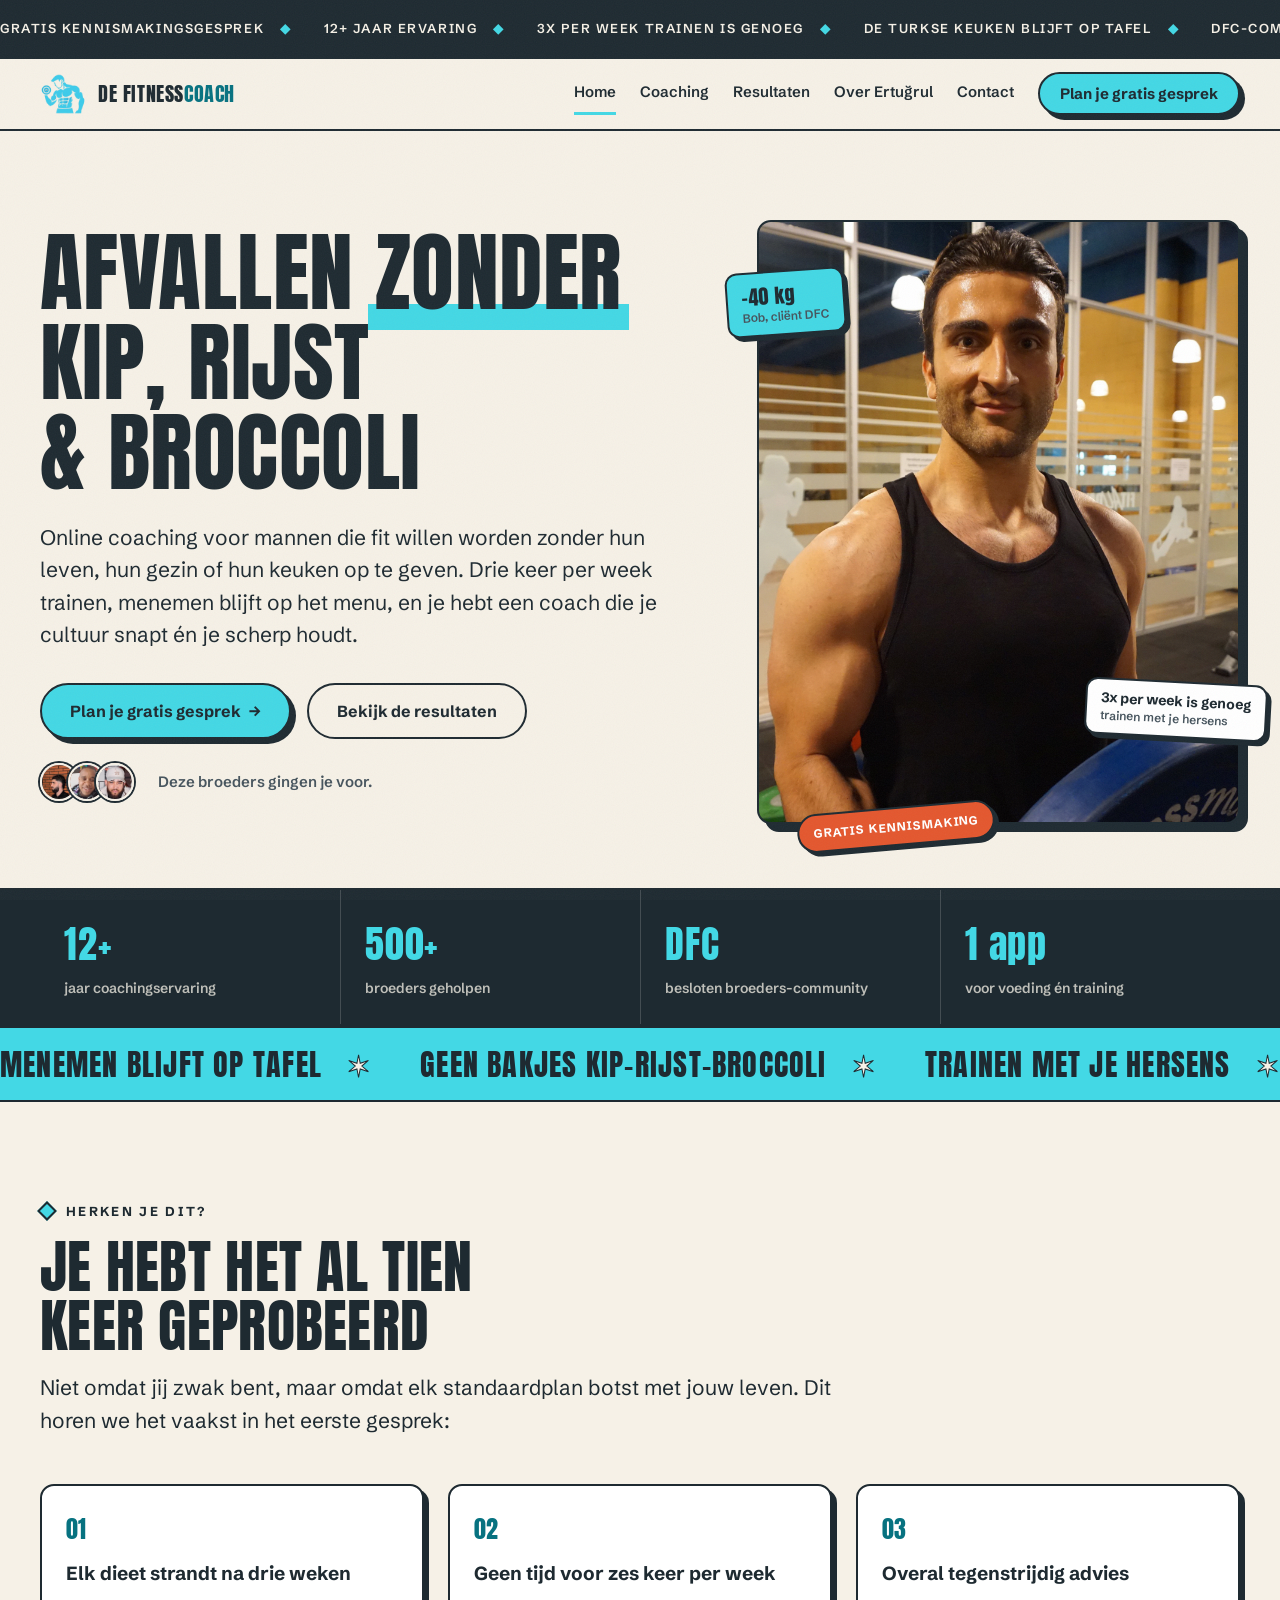
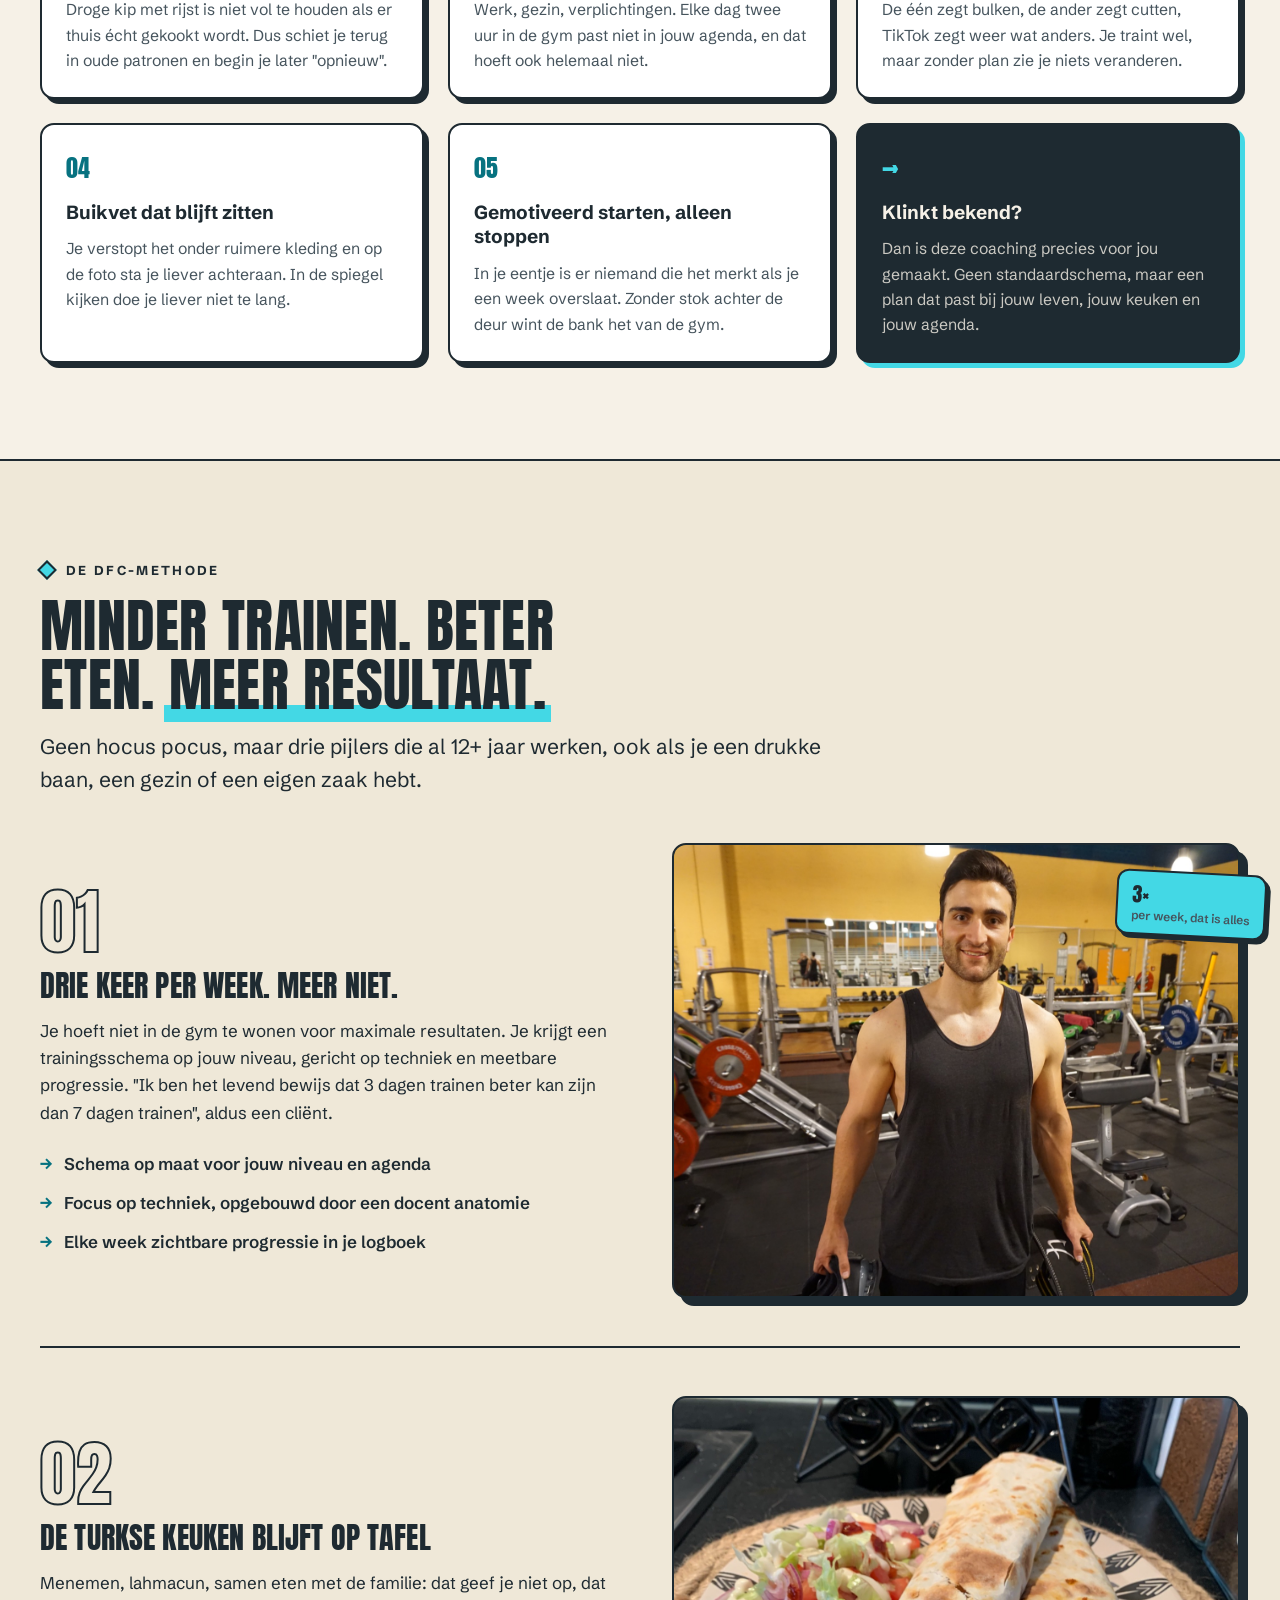
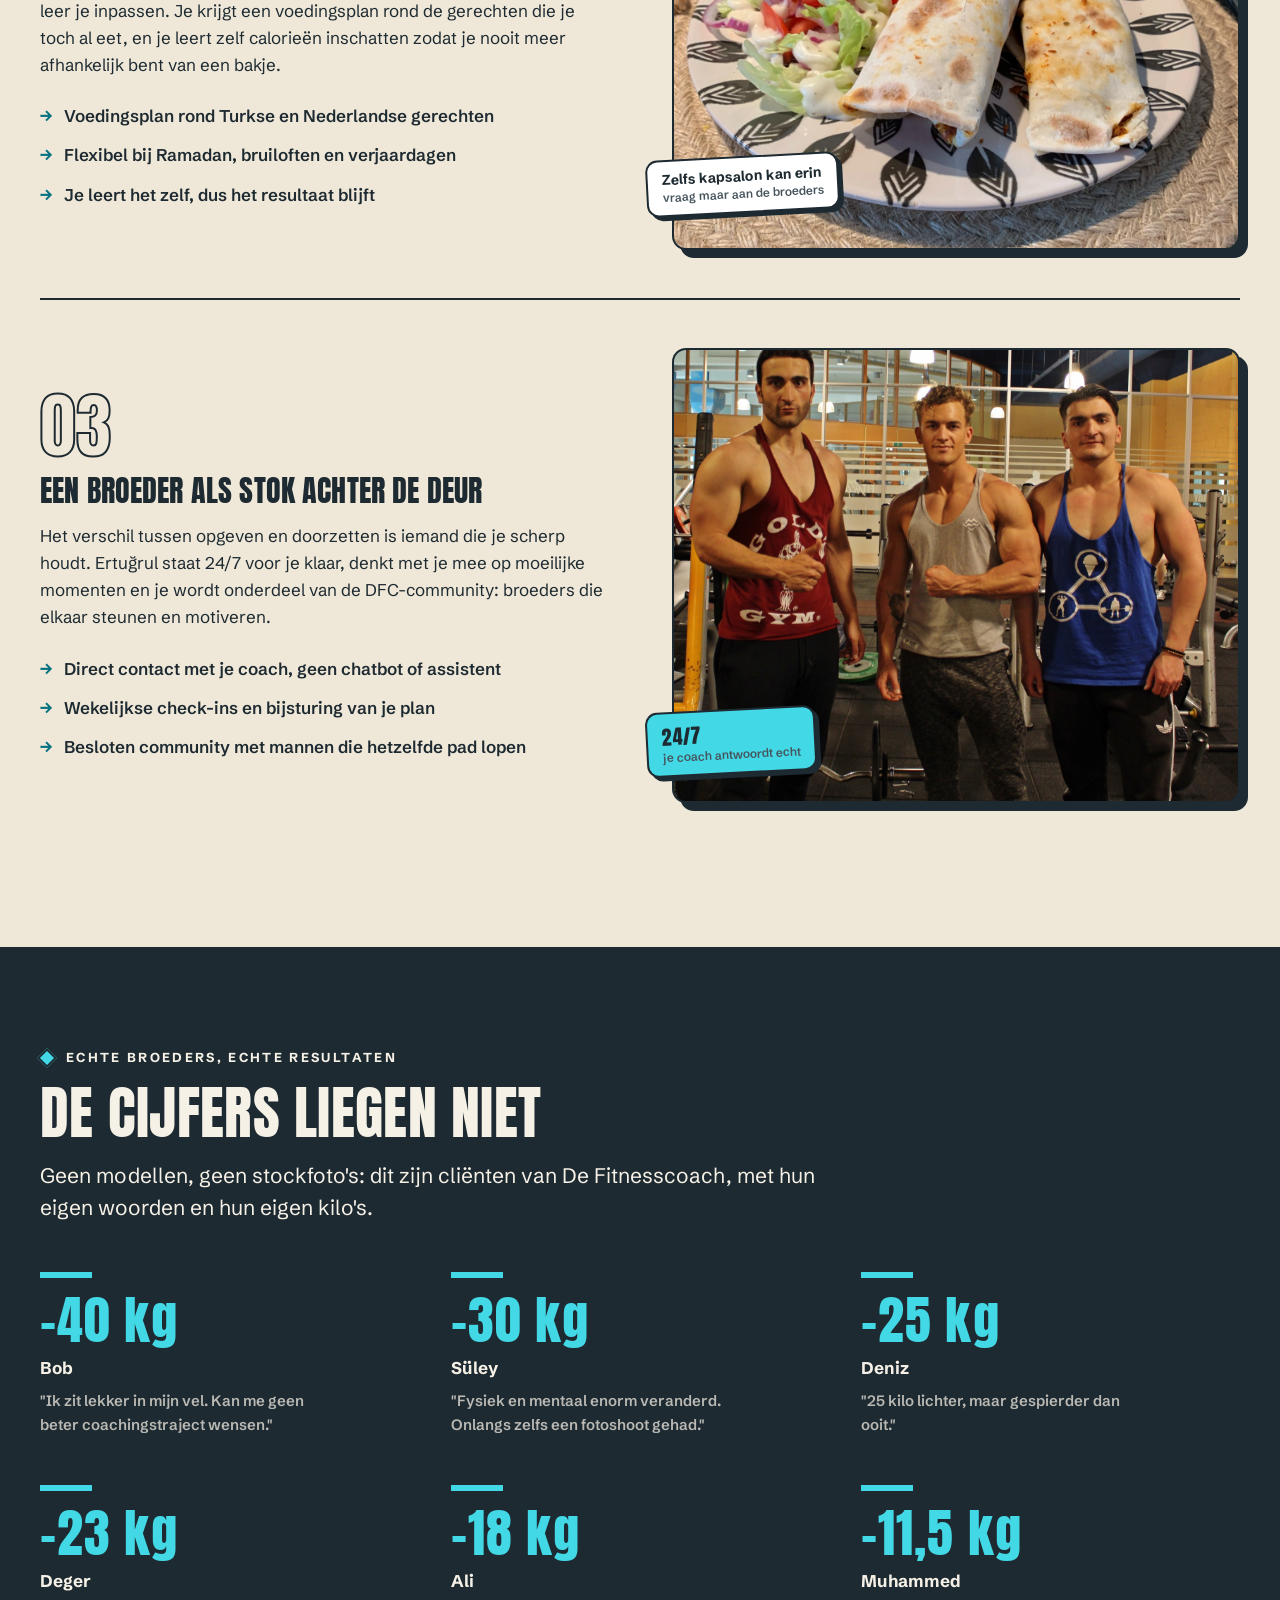
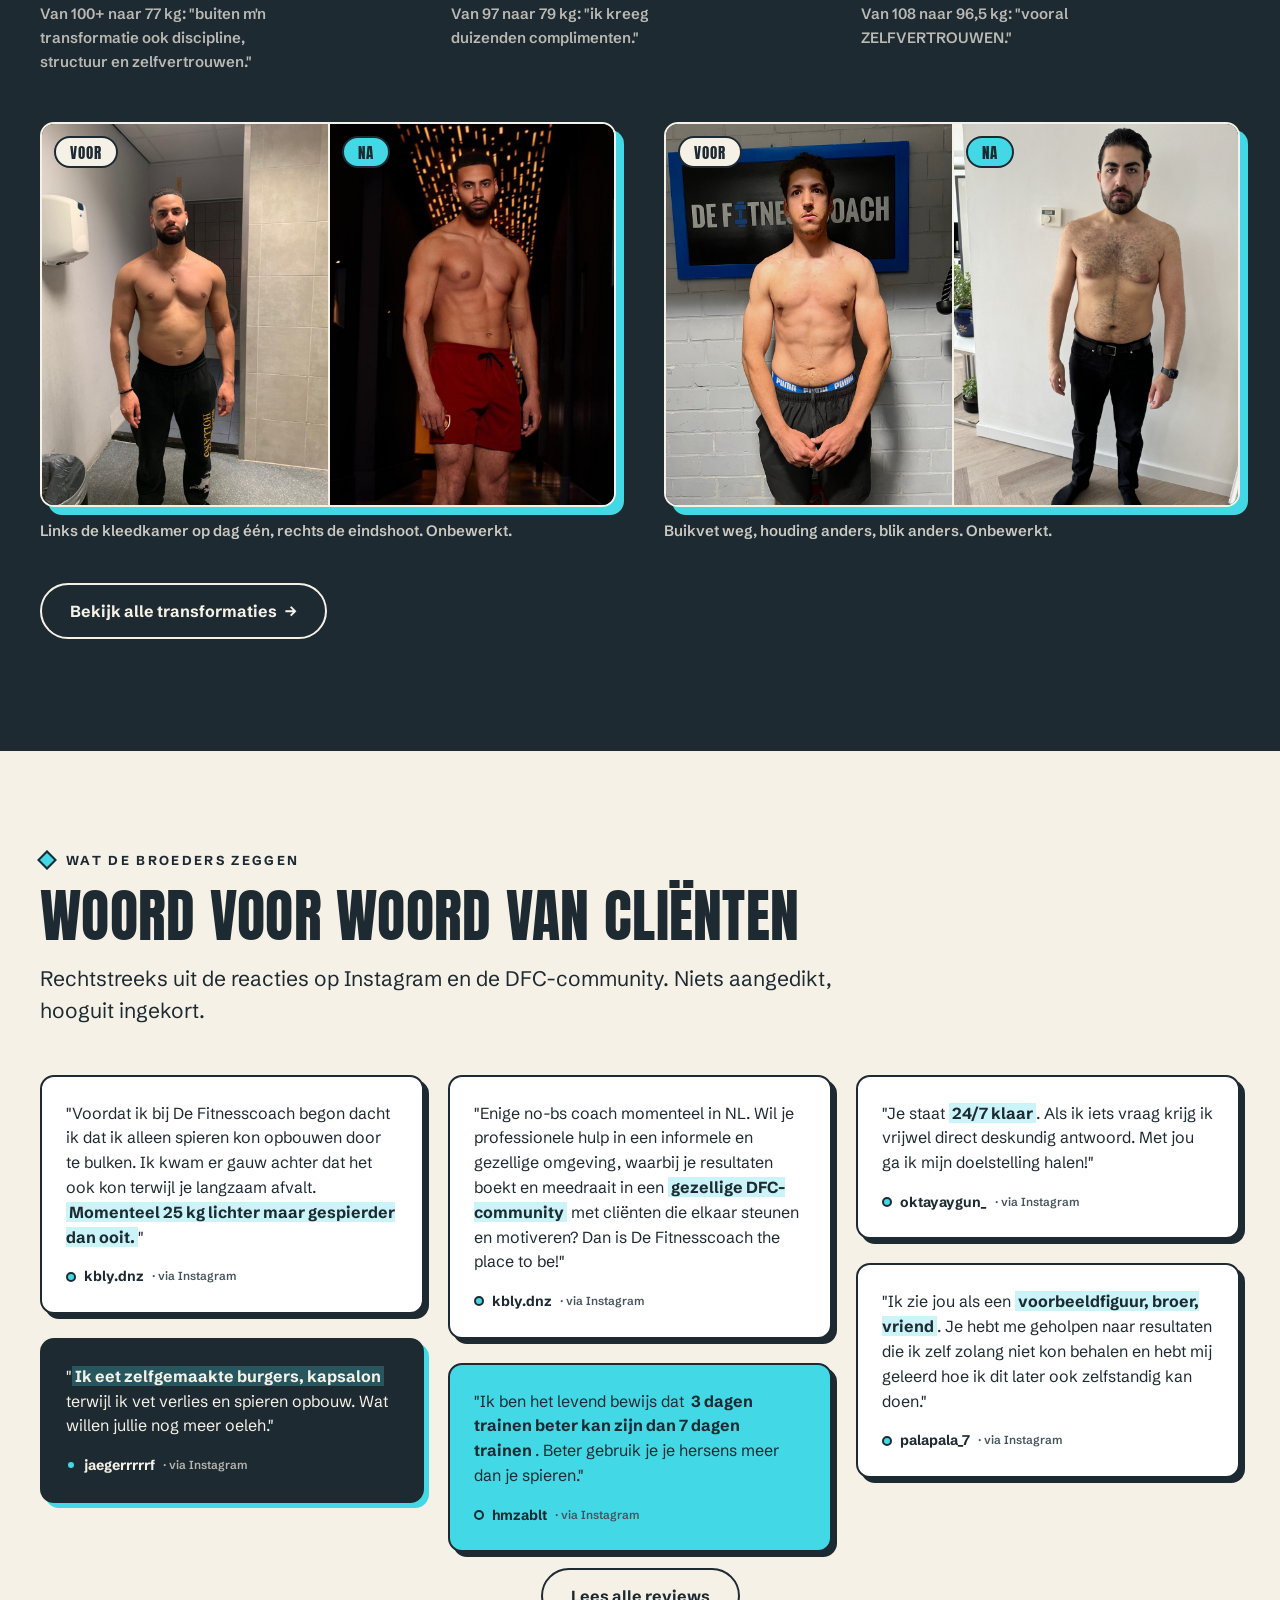
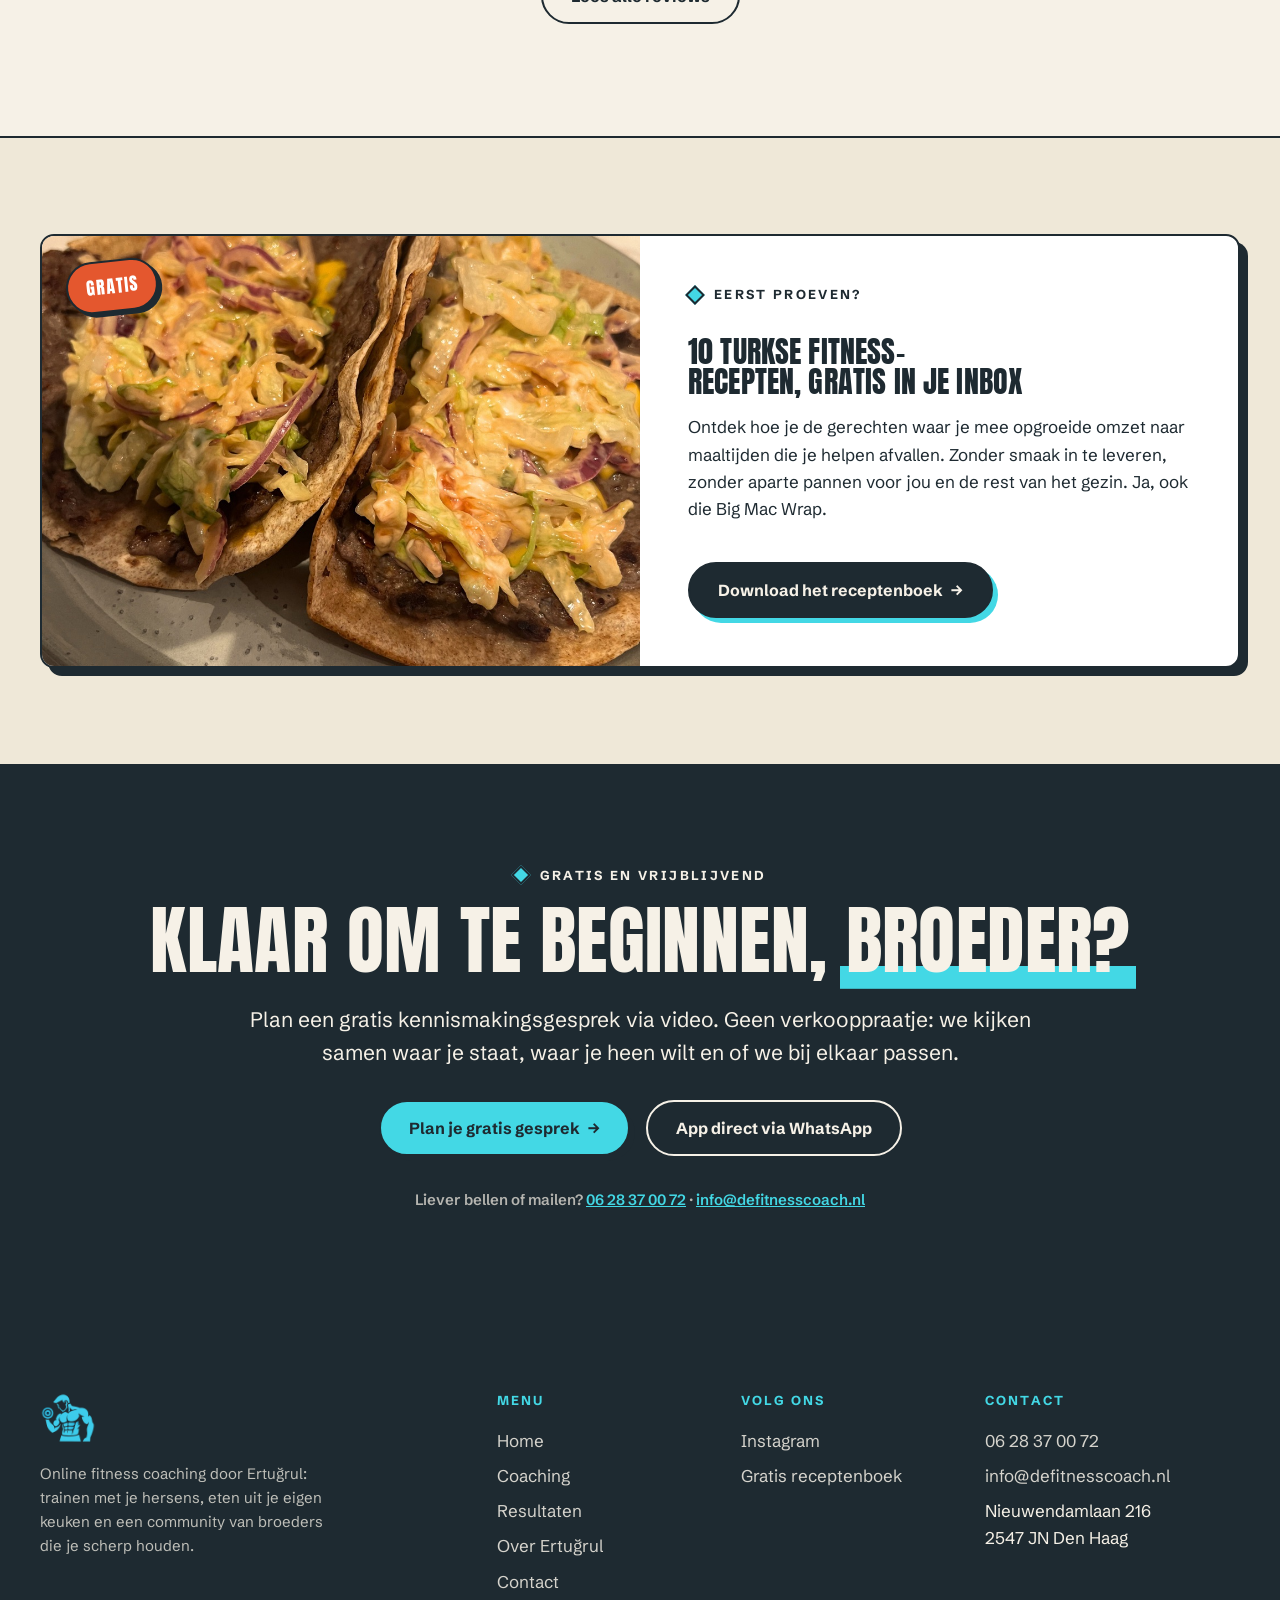
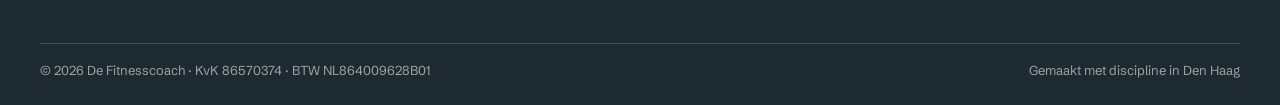
==== commit 505a1711: "Voeg vier nieuwe onbewerkte before/after-paren toe Zes ba-cards op de resultatenpagina, twee sterkst" ====
--- a/index.html
+++ b/index.html
@@ -209,10 +209,10 @@
           </figure>
           <figure class="ba-card reveal" data-delay="1">
             <div class="ba-card__pair">
-              <div class="ba-card__half"><img src="assets/img/ba2-voor.jpg" alt="Onbewerkte foto van een tweede cliënt vóór het coachingstraject" loading="lazy" width="900" height="1200"><span class="ba-tag">Voor</span></div>
-              <div class="ba-card__half"><img src="assets/img/ba2-na.jpg" alt="Dezelfde cliënt na het coachingstraject, zichtbaar strakker" loading="lazy" width="900" height="1200"><span class="ba-tag ba-tag--after">Na</span></div>
-            </div>
-            <figcaption>Zoals cliënten het zelf appen: twee foto's, één traject verschil.</figcaption>
+              <div class="ba-card__half"><img src="assets/img/ba5-voor.jpg" alt="Onbewerkte foto van een cliënt met overgewicht vóór het traject" loading="lazy" width="900" height="1200"><span class="ba-tag">Voor</span></div>
+              <div class="ba-card__half"><img src="assets/img/ba5-na.jpg" alt="Dezelfde cliënt na het traject, zichtbaar afgevallen" loading="lazy" width="900" height="1200"><span class="ba-tag ba-tag--after">Na</span></div>
+            </div>
+            <figcaption>Buikvet weg, houding anders, blik anders. Onbewerkt.</figcaption>
           </figure>
         </div>
         <p style="margin-top: 40px;" class="reveal"><a class="btn btn--light-ghost" href="resultaten.html">Bekijk alle transformaties <span class="arrow">→</span></a></p>
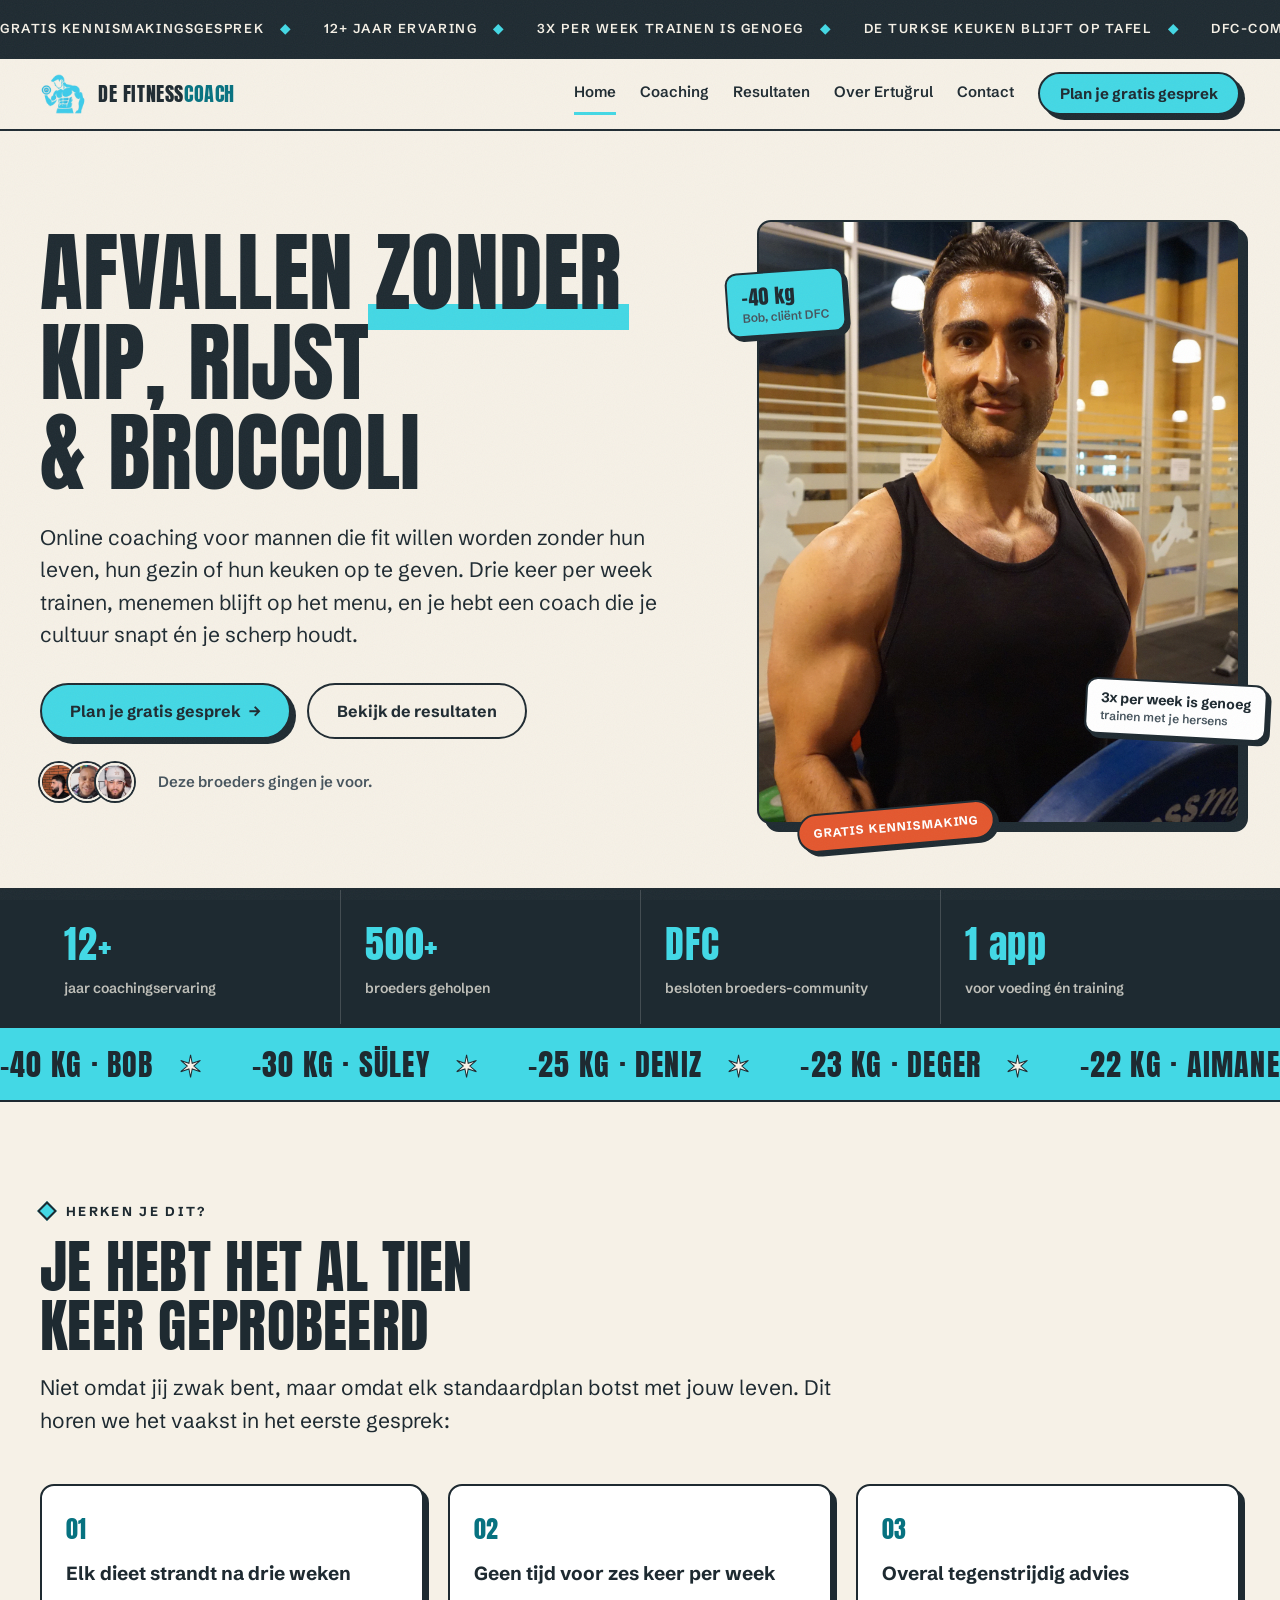
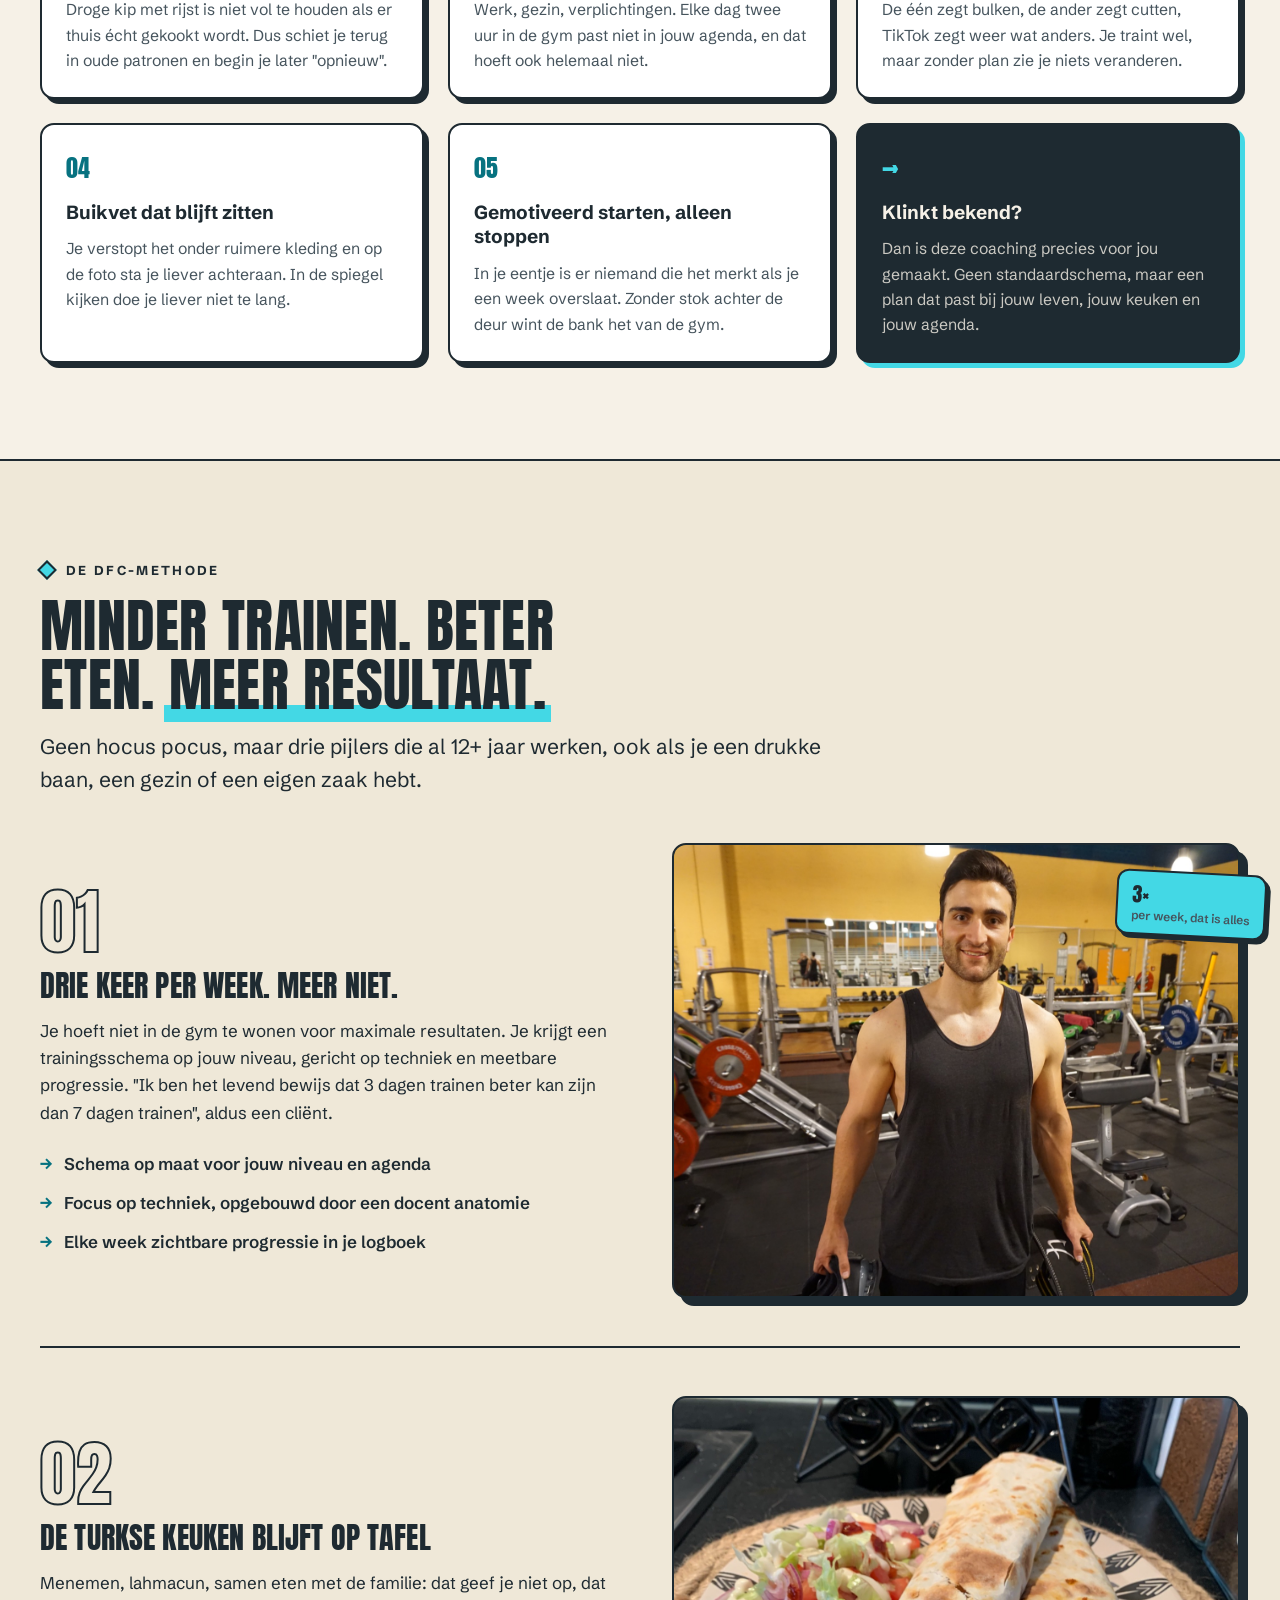
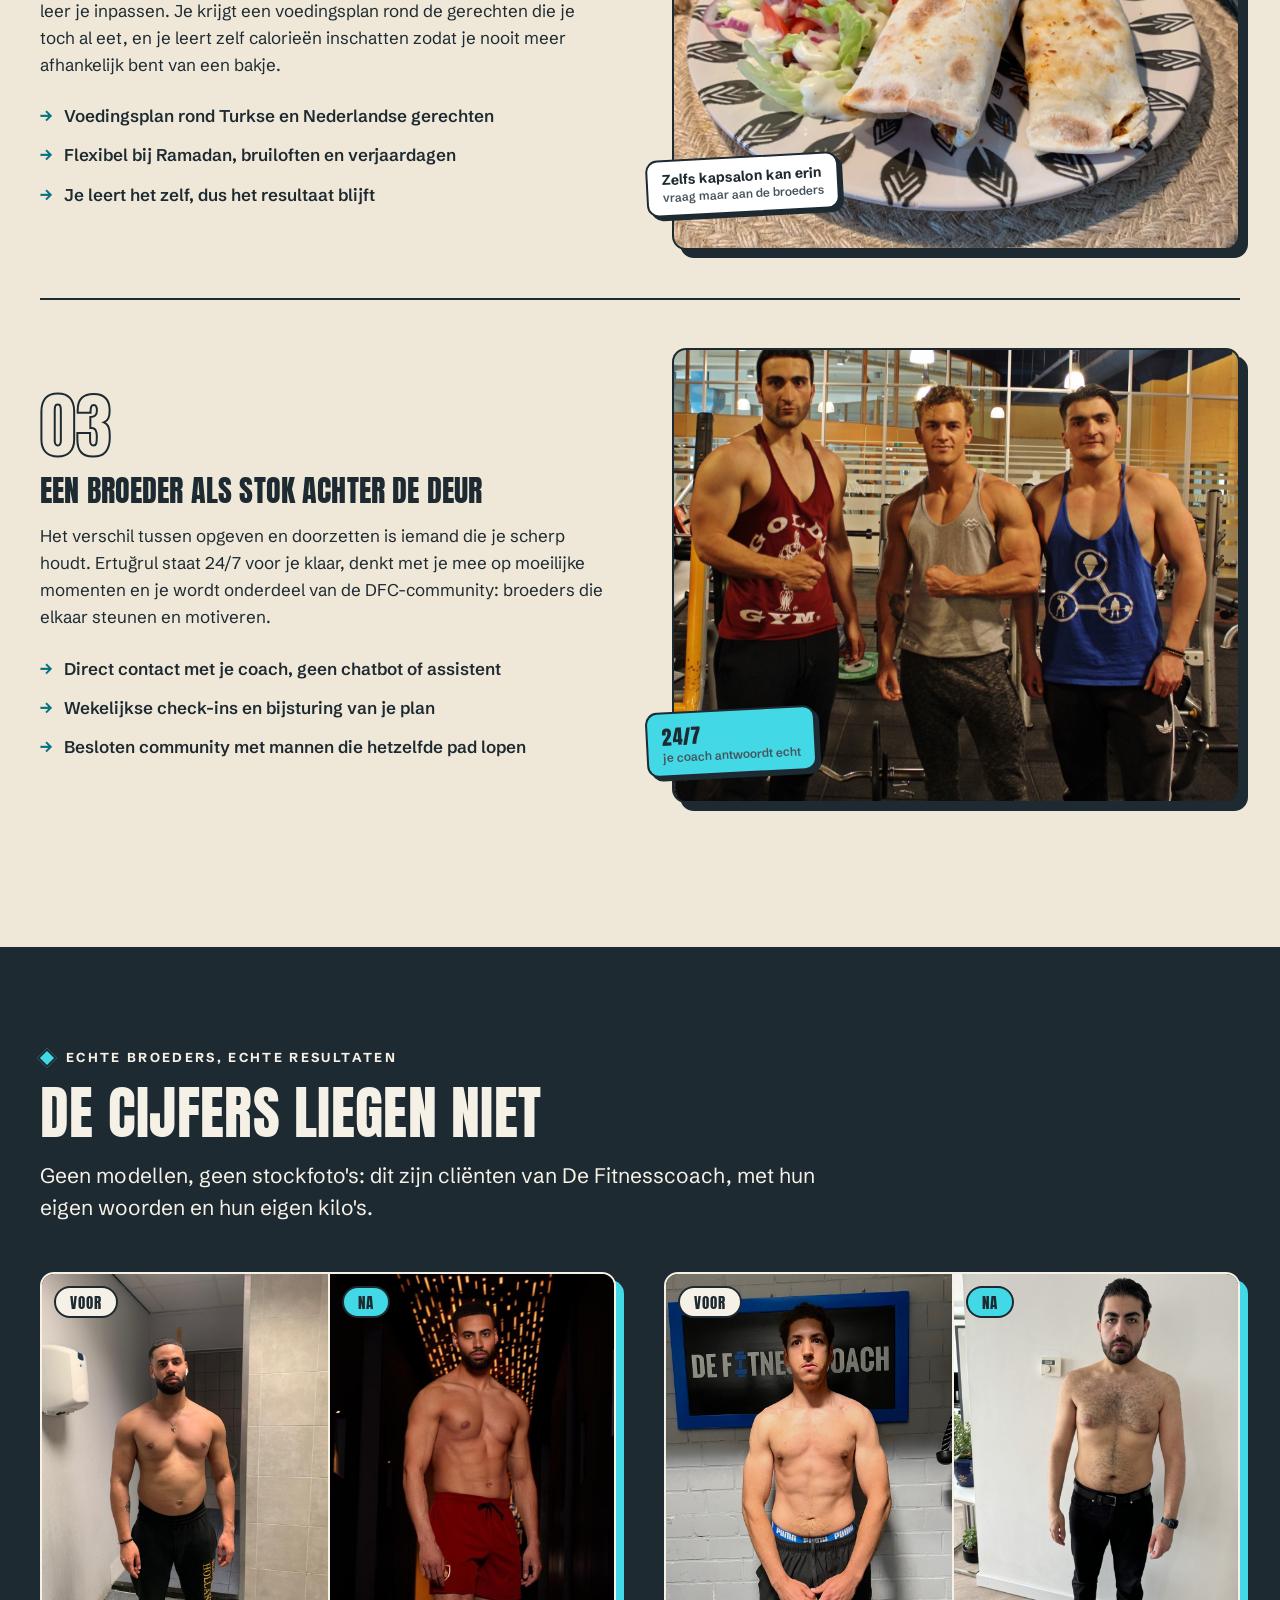
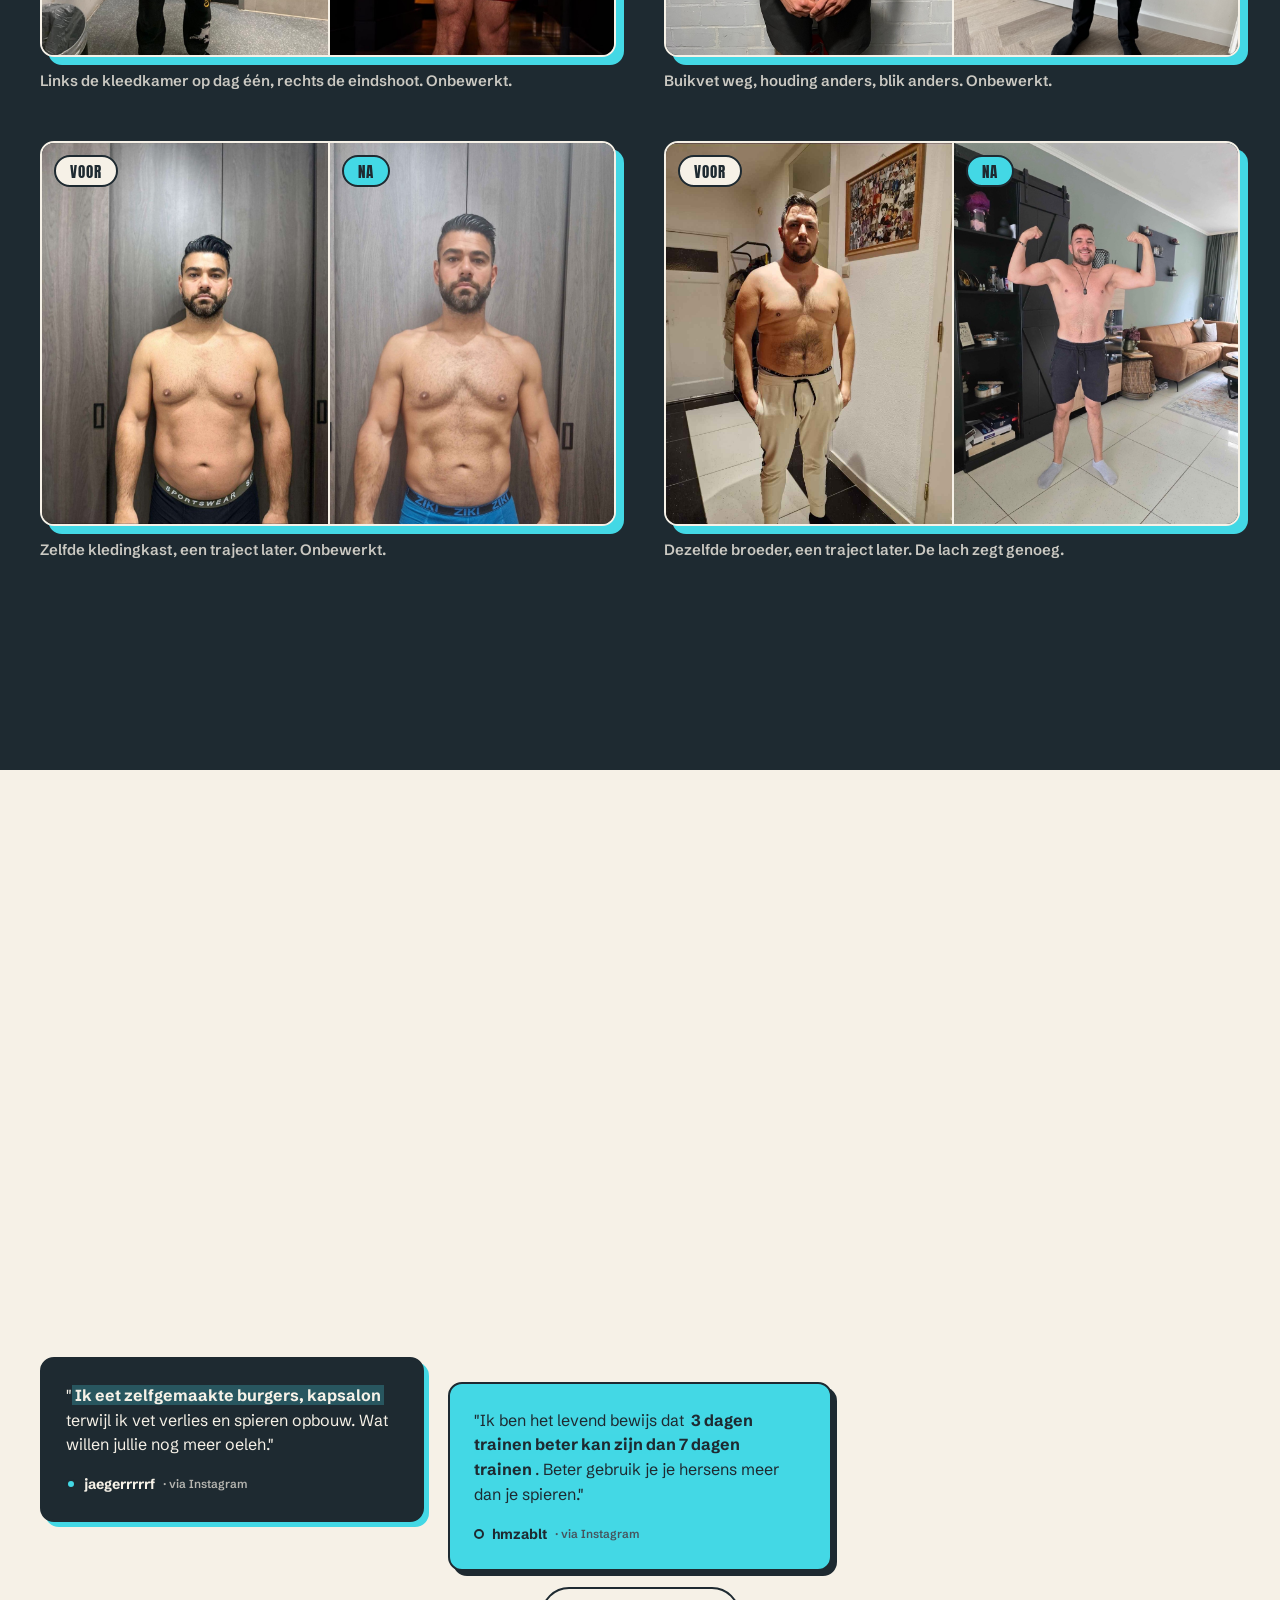
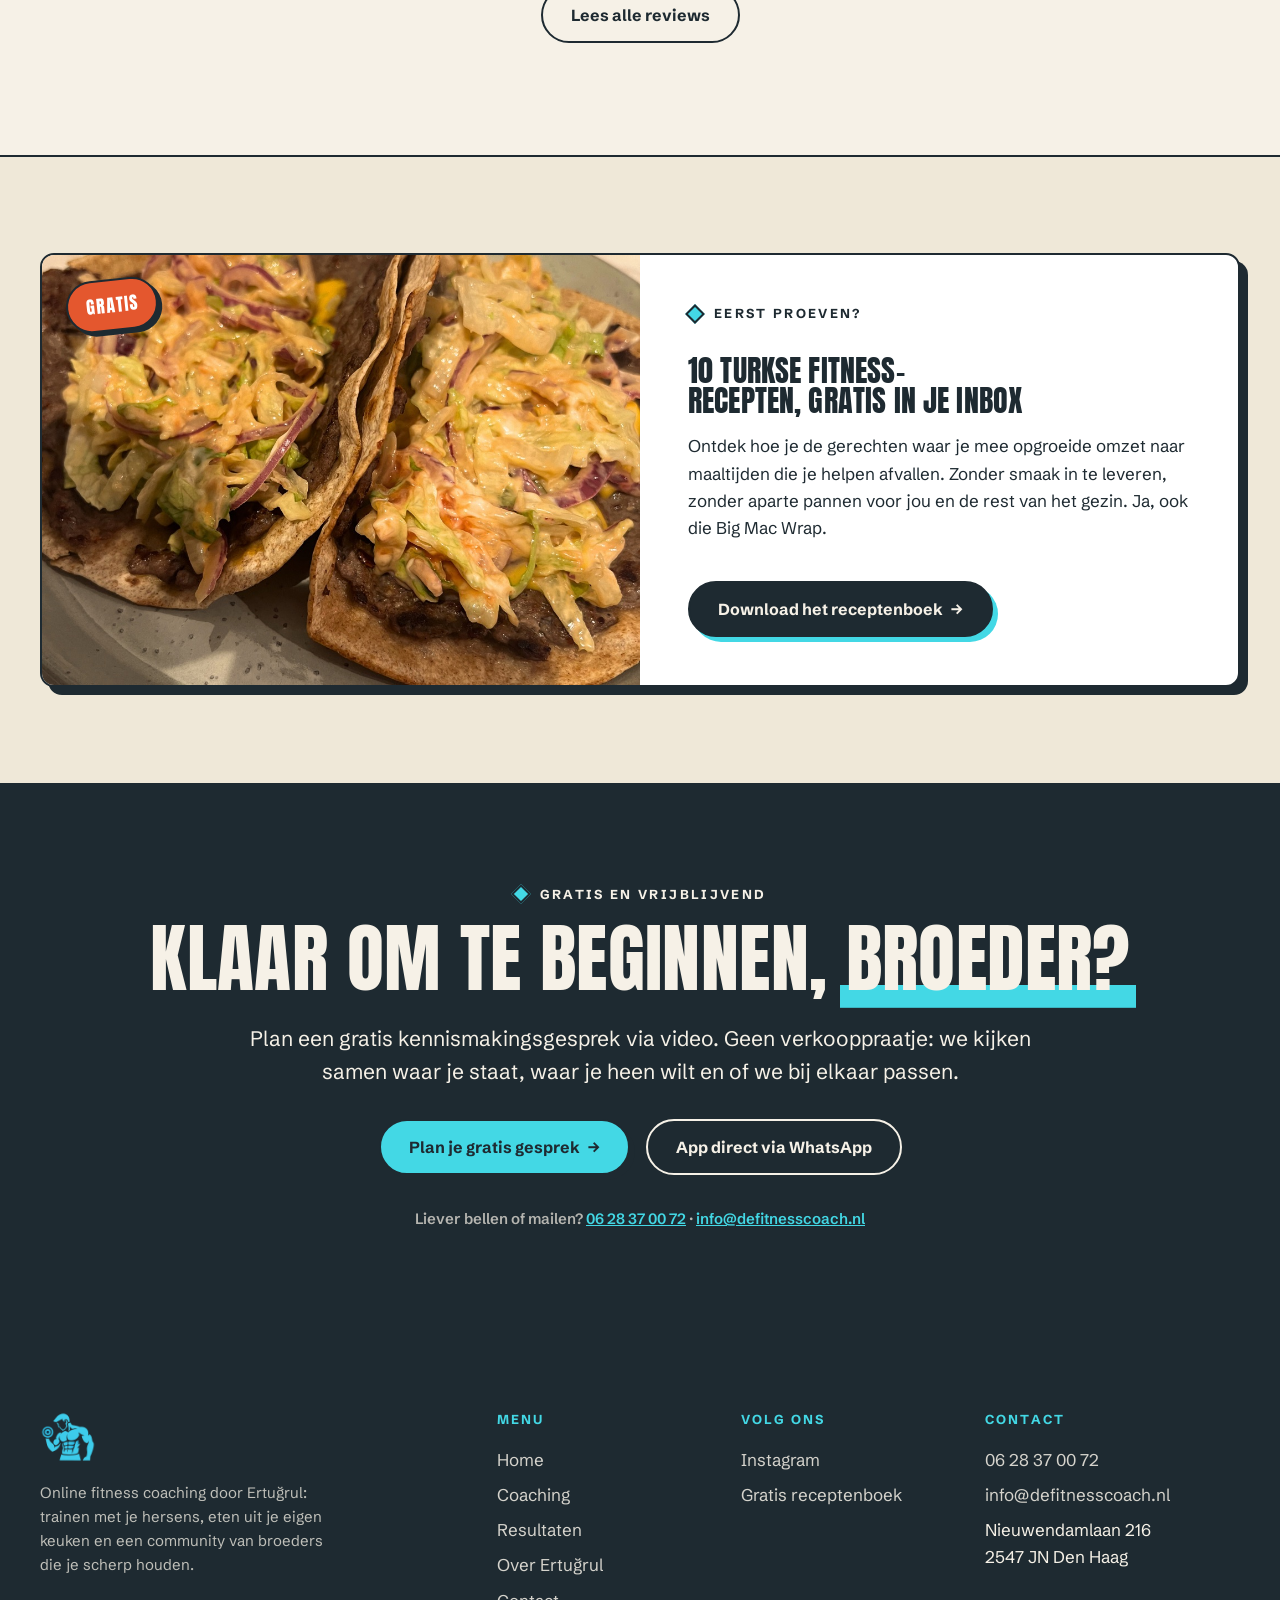
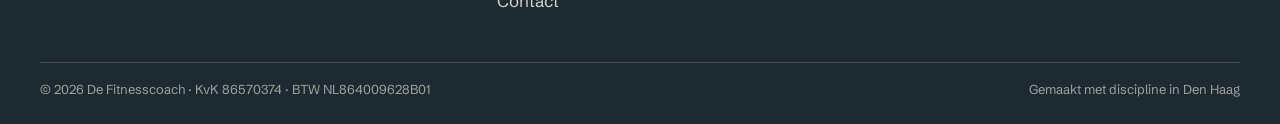
==== commit 301ff7b9: "Cijfers als scorebord in de marquee, cijferwand vervangen door meer before/afters Co-Authored-By: Cl" ====
--- a/index.html
+++ b/index.html
@@ -88,11 +88,11 @@
       </div>
     </div>
 
-    <!-- MARQUEE -->
+    <!-- MARQUEE: resultaten-scorebord -->
     <div class="marquee" aria-hidden="true">
       <div class="marquee__track">
-        <span>Menemen blijft op tafel <span class="sep">✶</span> Geen bakjes kip-rijst-broccoli <span class="sep">✶</span> Trainen met je hersens <span class="sep">✶</span> Broederschap <span class="sep">✶</span> Discipline <span class="sep">✶</span></span>
-        <span>Menemen blijft op tafel <span class="sep">✶</span> Geen bakjes kip-rijst-broccoli <span class="sep">✶</span> Trainen met je hersens <span class="sep">✶</span> Broederschap <span class="sep">✶</span> Discipline <span class="sep">✶</span></span>
+        <span>−40 kg · Bob <span class="sep">✶</span> −30 kg · Süley <span class="sep">✶</span> −25 kg · Deniz <span class="sep">✶</span> −23 kg · Deger <span class="sep">✶</span> −22 kg · Aimane <span class="sep">✶</span> −18 kg · Ali <span class="sep">✶</span> −11,5 kg · Muhammed <span class="sep">✶</span> 500+ broeders geholpen <span class="sep">✶</span></span>
+        <span>−40 kg · Bob <span class="sep">✶</span> −30 kg · Süley <span class="sep">✶</span> −25 kg · Deniz <span class="sep">✶</span> −23 kg · Deger <span class="sep">✶</span> −22 kg · Aimane <span class="sep">✶</span> −18 kg · Ali <span class="sep">✶</span> −11,5 kg · Muhammed <span class="sep">✶</span> 500+ broeders geholpen <span class="sep">✶</span></span>
       </div>
     </div>
 
@@ -191,14 +191,6 @@
           <h2 class="display h-sec">De cijfers liegen niet</h2>
           <p class="lead">Geen modellen, geen stockfoto's: dit zijn cliënten van De Fitnesscoach, met hun eigen woorden en hun eigen kilo's.</p>
         </div>
-        <div class="numberwall reveal">
-          <div class="numberwall__cell"><strong>−40 kg</strong><b>Bob</b><span>"Ik zit lekker in mijn vel. Kan me geen beter coachingstraject wensen."</span></div>
-          <div class="numberwall__cell"><strong>−30 kg</strong><b>Süley</b><span>"Fysiek en mentaal enorm veranderd. Onlangs zelfs een fotoshoot gehad."</span></div>
-          <div class="numberwall__cell"><strong>−25 kg</strong><b>Deniz</b><span>"25 kilo lichter, maar gespierder dan ooit."</span></div>
-          <div class="numberwall__cell"><strong>−23 kg</strong><b>Deger</b><span>Van 100+ naar 77 kg: "buiten m'n transformatie ook discipline, structuur en zelfvertrouwen."</span></div>
-          <div class="numberwall__cell"><strong>−18 kg</strong><b>Ali</b><span>Van 97 naar 79 kg: "ik kreeg duizenden complimenten."</span></div>
-          <div class="numberwall__cell"><strong>−11,5 kg</strong><b>Muhammed</b><span>Van 108 naar 96,5 kg: "vooral ZELFVERTROUWEN."</span></div>
-        </div>
         <div class="ba-grid">
           <figure class="ba-card reveal">
             <div class="ba-card__pair">
@@ -213,6 +205,20 @@
               <div class="ba-card__half"><img src="assets/img/ba5-na.jpg" alt="Dezelfde cliënt na het traject, zichtbaar afgevallen" loading="lazy" width="900" height="1200"><span class="ba-tag ba-tag--after">Na</span></div>
             </div>
             <figcaption>Buikvet weg, houding anders, blik anders. Onbewerkt.</figcaption>
+          </figure>
+          <figure class="ba-card reveal">
+            <div class="ba-card__pair">
+              <div class="ba-card__half"><img src="assets/img/ba3-voor.jpg" alt="Onbewerkte foto van een cliënt vóór het traject, thuis voor de kledingkast" loading="lazy" width="900" height="1200"><span class="ba-tag">Voor</span></div>
+              <div class="ba-card__half"><img src="assets/img/ba3-na.jpg" alt="Dezelfde cliënt na het traject, strakker en fitter" loading="lazy" width="900" height="1200"><span class="ba-tag ba-tag--after">Na</span></div>
+            </div>
+            <figcaption>Zelfde kledingkast, een traject later. Onbewerkt.</figcaption>
+          </figure>
+          <figure class="ba-card reveal" data-delay="1">
+            <div class="ba-card__pair">
+              <div class="ba-card__half"><img src="assets/img/ba4-voor.jpg" alt="Onbewerkte foto van een cliënt vóór het traject" loading="lazy" width="900" height="1200"><span class="ba-tag">Voor</span></div>
+              <div class="ba-card__half"><img src="assets/img/ba4-na.jpg" alt="Dezelfde cliënt na het traject, lachend met dubbele biceps" loading="lazy" width="900" height="1200"><span class="ba-tag ba-tag--after">Na</span></div>
+            </div>
+            <figcaption>Dezelfde broeder, een traject later. De lach zegt genoeg.</figcaption>
           </figure>
         </div>
         <p style="margin-top: 40px;" class="reveal"><a class="btn btn--light-ghost" href="resultaten.html">Bekijk alle transformaties <span class="arrow">→</span></a></p>
--- a/assets/style.css
+++ b/assets/style.css
@@ -566,35 +566,6 @@
    Resultaten
    -------------------------------------------------------------------------- */
 
-.numberwall {
-  display: grid;
-  grid-template-columns: repeat(3, 1fr);
-  gap: clamp(var(--s-8), 4vw, var(--s-12)) var(--s-8);
-}
-.numberwall__cell {
-  display: flex;
-  flex-direction: column;
-  gap: var(--s-2);
-}
-.numberwall__cell::before {
-  content: "";
-  width: 52px;
-  height: 6px;
-  background: var(--cyan);
-  margin-bottom: var(--s-2);
-}
-.numberwall__cell strong {
-  font-family: var(--display);
-  font-weight: 400;
-  font-size: clamp(2.5rem, 4.5vw, 3.25rem);
-  color: var(--cyan);
-  line-height: 1;
-  letter-spacing: 0.02em;
-}
-.numberwall__cell b { font-size: 1.0625rem; color: var(--paper); }
-.numberwall__cell span { font-weight: 600; font-size: 0.9375rem; color: rgba(246, 241, 231, 0.72); max-width: 30ch; }
-.numberwall__cell a { color: var(--cyan); }
-
 /* before/after met onbewerkte foto's */
 .ba-grid {
   display: grid;
@@ -645,7 +616,6 @@
 }
 @media (max-width: 720px) {
   .ba-grid { grid-template-columns: 1fr; }
-  .numberwall { grid-template-columns: 1fr 1fr; gap: var(--s-8) var(--s-6); }
 }
 
 /* --------------------------------------------------------------------------
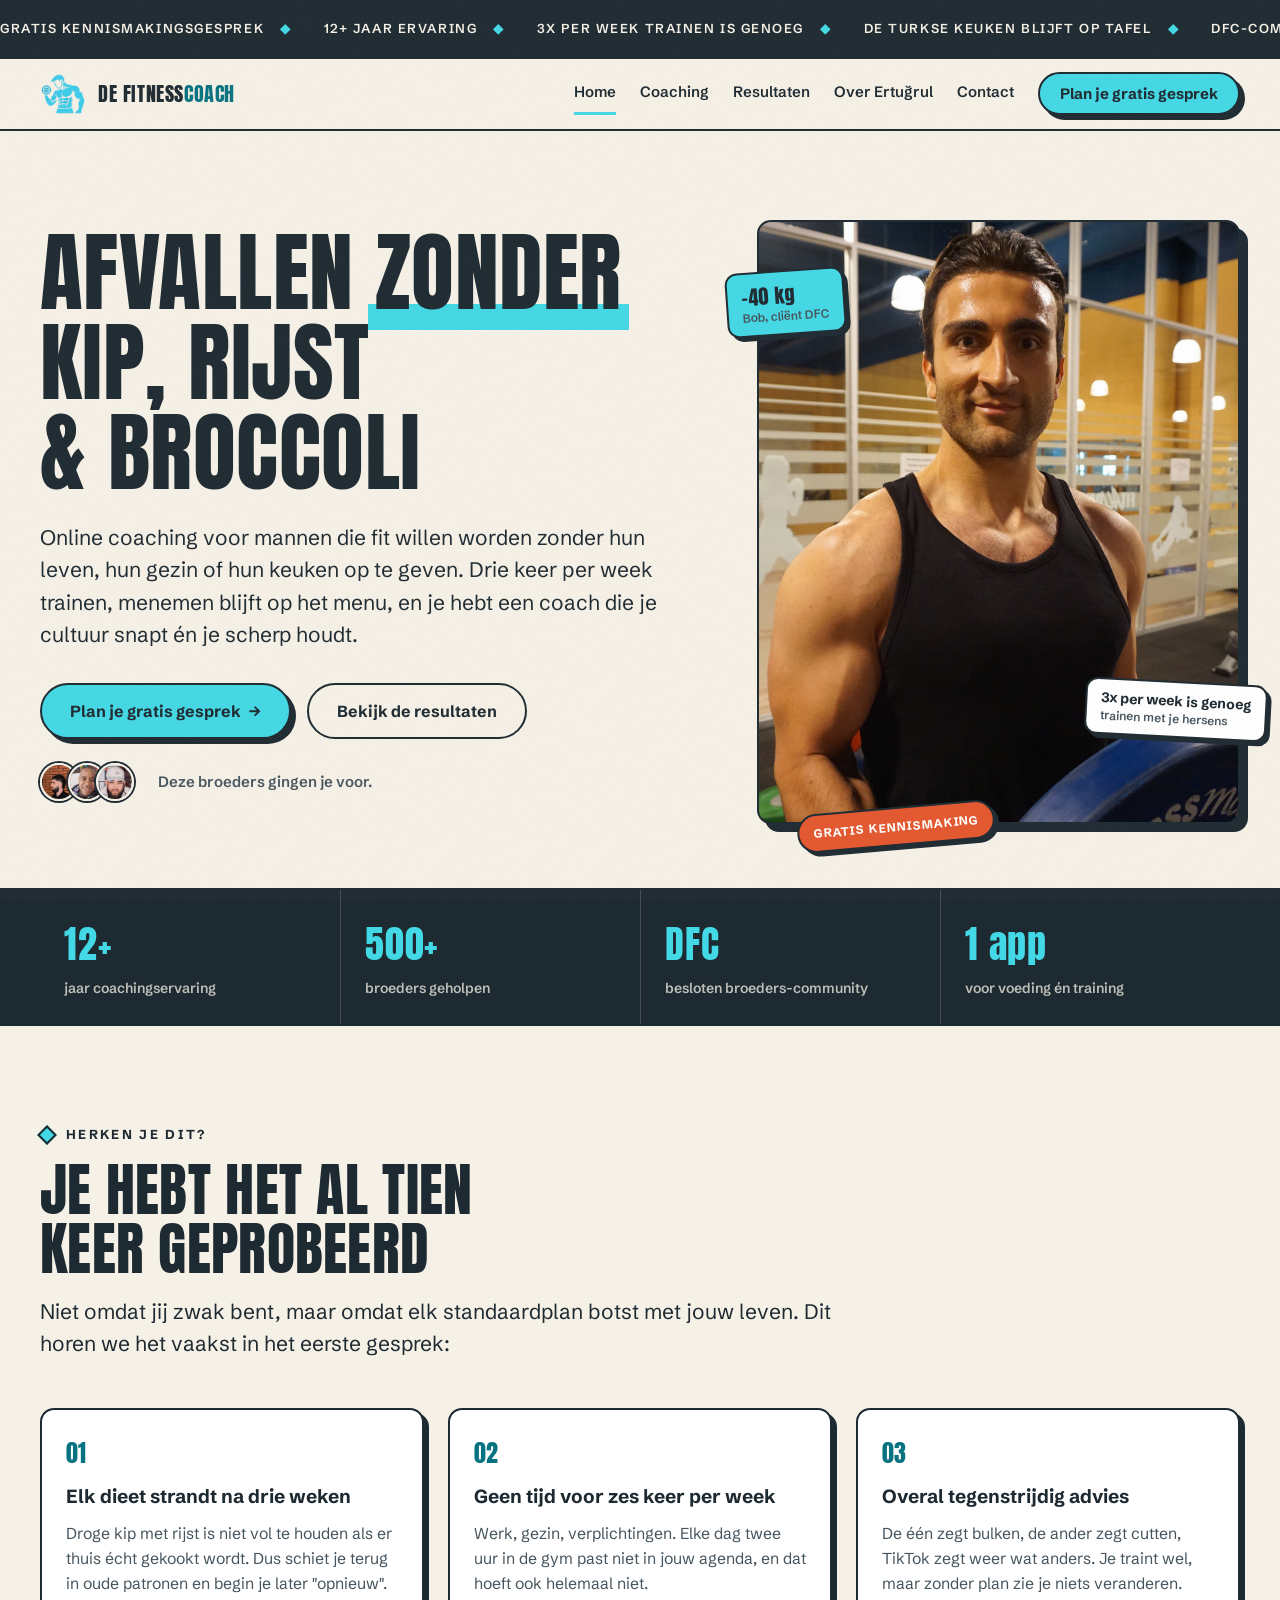
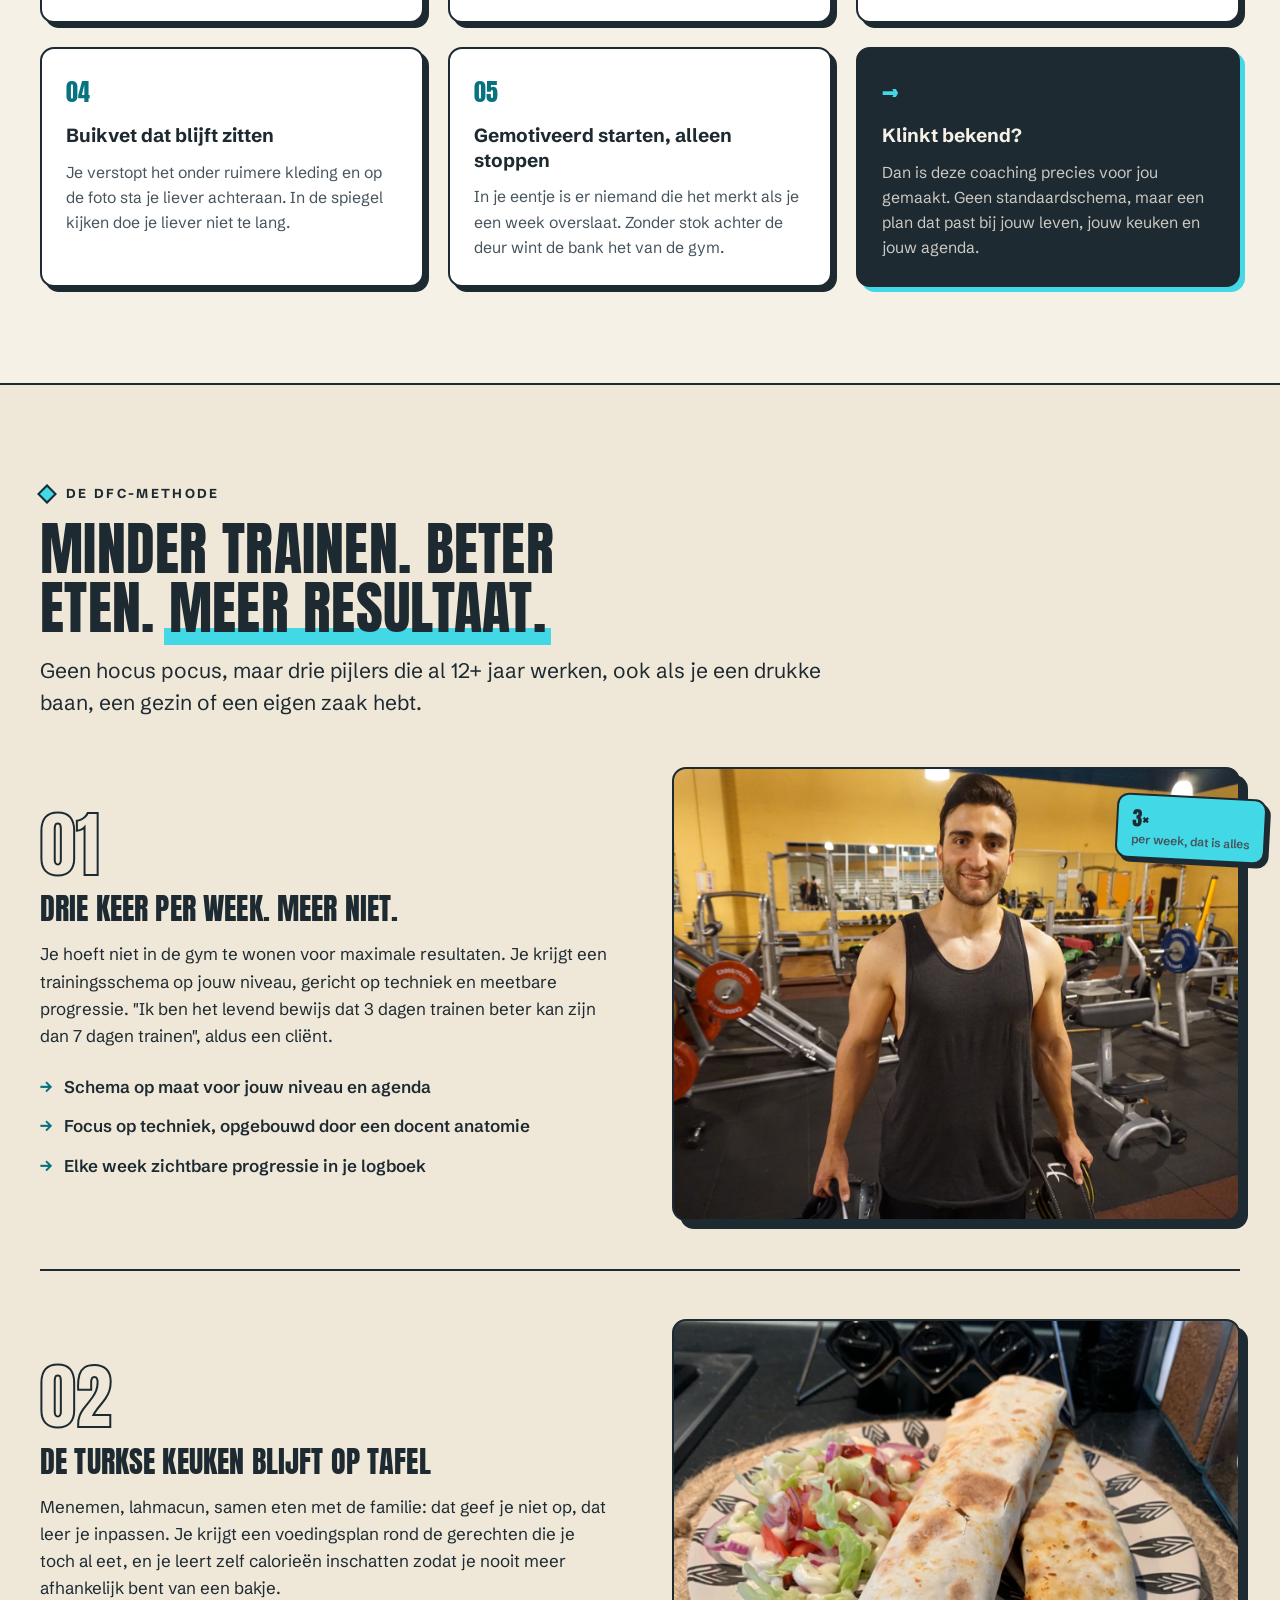
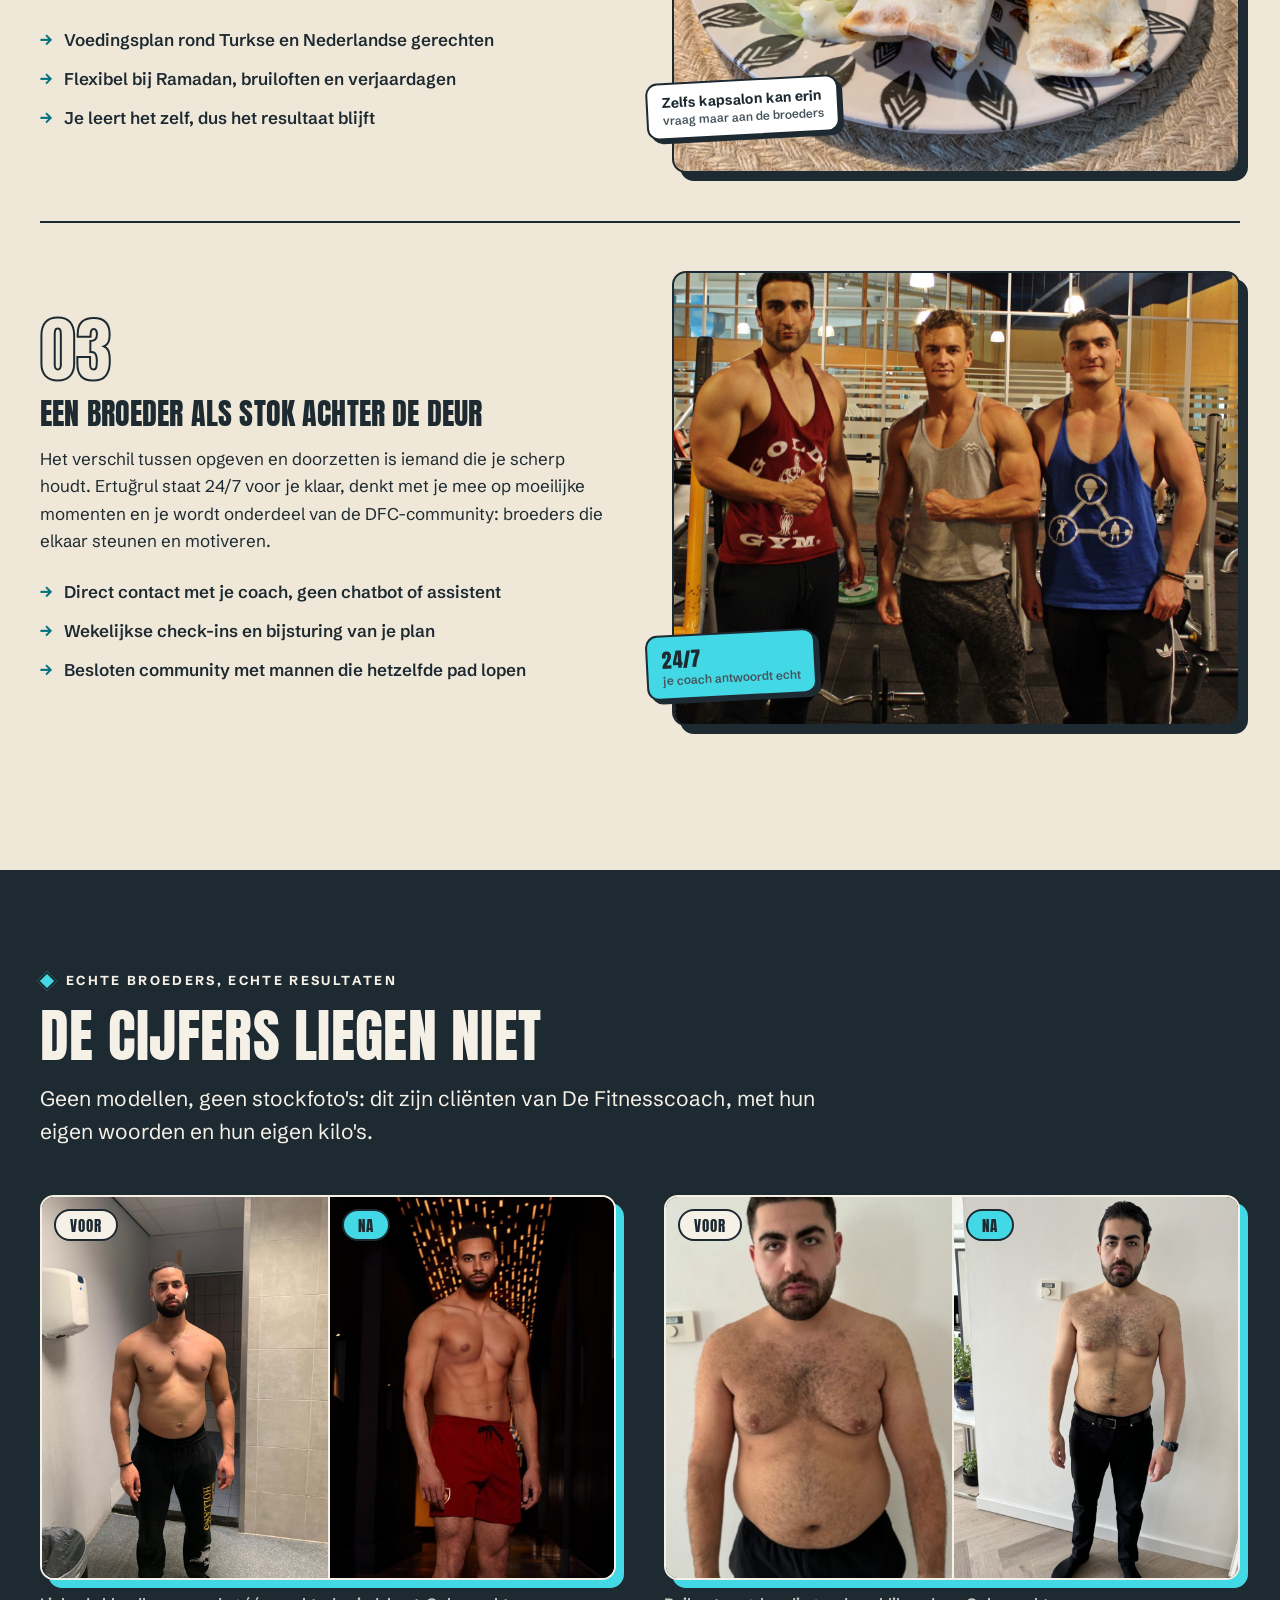
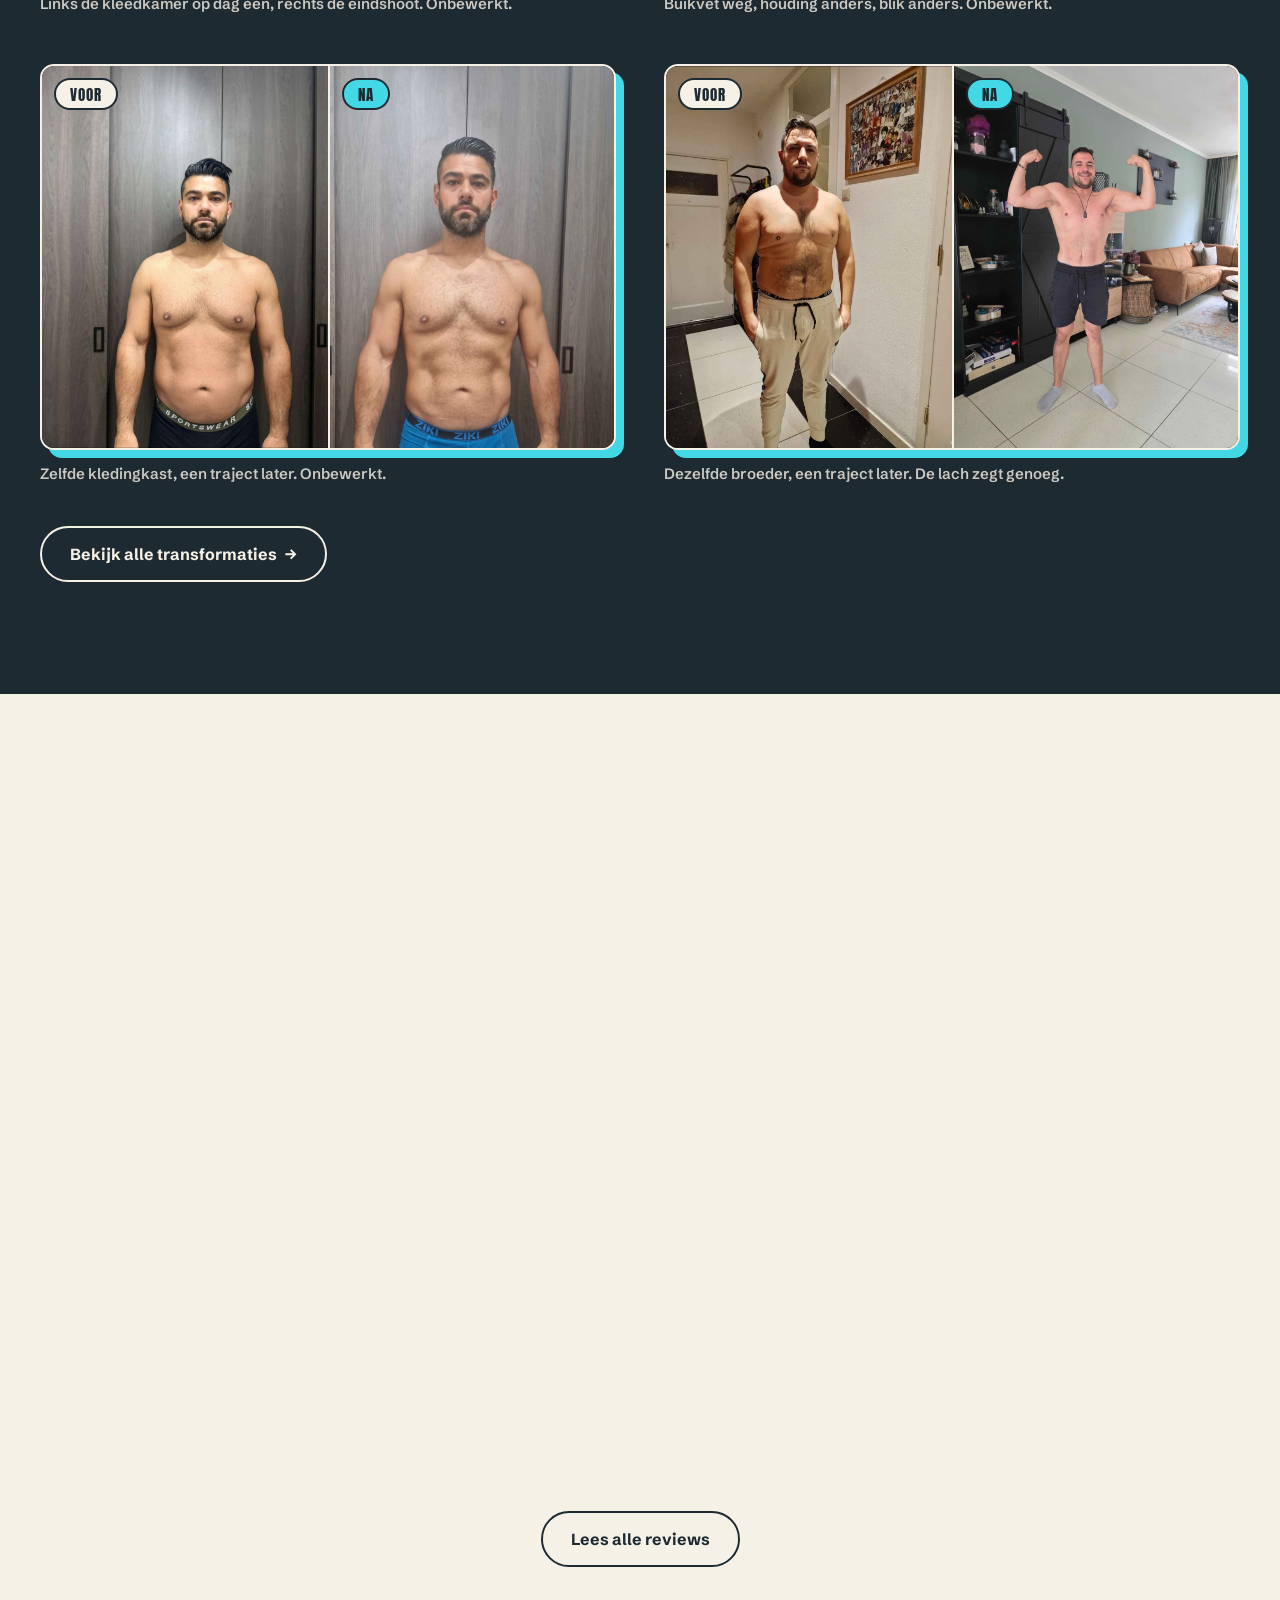
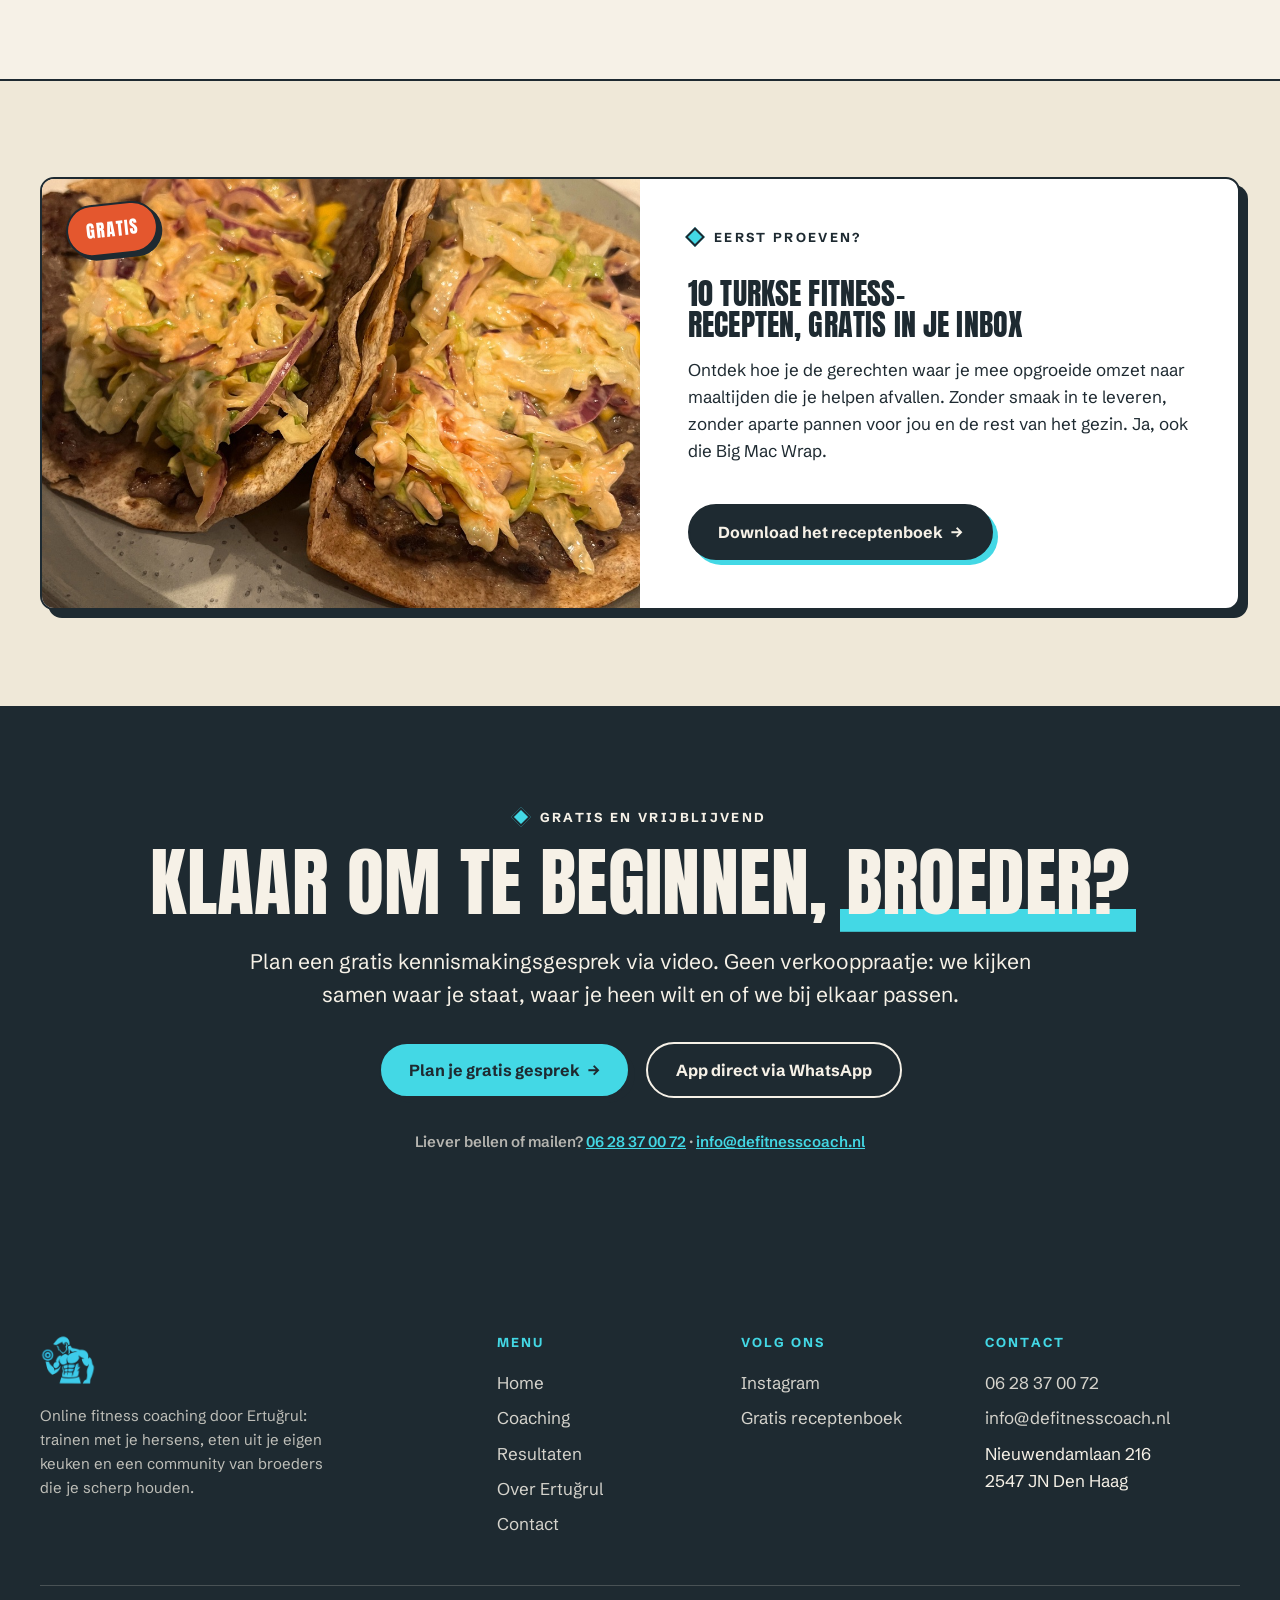
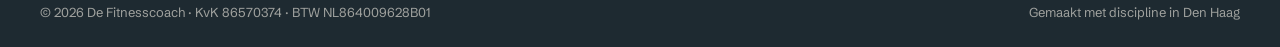
==== commit 69e3392f: "Verwijder cyaan scorebord-marquee (site oogde te druk) Co-Authored-By: Claude Fable 5 <noreply@anthr" ====
--- a/index.html
+++ b/index.html
@@ -88,14 +88,6 @@
       </div>
     </div>
 
-    <!-- MARQUEE: resultaten-scorebord -->
-    <div class="marquee" aria-hidden="true">
-      <div class="marquee__track">
-        <span>−40 kg · Bob <span class="sep">✶</span> −30 kg · Süley <span class="sep">✶</span> −25 kg · Deniz <span class="sep">✶</span> −23 kg · Deger <span class="sep">✶</span> −22 kg · Aimane <span class="sep">✶</span> −18 kg · Ali <span class="sep">✶</span> −11,5 kg · Muhammed <span class="sep">✶</span> 500+ broeders geholpen <span class="sep">✶</span></span>
-        <span>−40 kg · Bob <span class="sep">✶</span> −30 kg · Süley <span class="sep">✶</span> −25 kg · Deniz <span class="sep">✶</span> −23 kg · Deger <span class="sep">✶</span> −22 kg · Aimane <span class="sep">✶</span> −18 kg · Ali <span class="sep">✶</span> −11,5 kg · Muhammed <span class="sep">✶</span> 500+ broeders geholpen <span class="sep">✶</span></span>
-      </div>
-    </div>
-
     <!-- HERKENNING -->
     <section class="section">
       <div class="wrap">
--- a/assets/style.css
+++ b/assets/style.css
@@ -433,34 +433,6 @@
 }
 
 /* --------------------------------------------------------------------------
-   Marquee (groot, cyaan)
-   -------------------------------------------------------------------------- */
-
-.marquee {
-  background: var(--cyan);
-  border-block: 2px solid var(--ink);
-  overflow: hidden;
-  padding: var(--s-3) 0;
-}
-.marquee__track {
-  display: flex;
-  width: max-content;
-  animation: ticker 30s linear infinite;
-}
-.marquee__track span {
-  font-family: var(--display);
-  text-transform: uppercase;
-  font-size: clamp(1.25rem, 2.6vw, 1.9rem);
-  letter-spacing: 0.04em;
-  white-space: nowrap;
-  padding-right: var(--s-6);
-  display: inline-flex;
-  align-items: center;
-  gap: var(--s-6);
-}
-.marquee__track .sep { color: var(--paper); -webkit-text-stroke: 1px var(--ink); }
-
-/* --------------------------------------------------------------------------
    Secties
    -------------------------------------------------------------------------- */
 
@@ -1040,6 +1012,6 @@
 @media (prefers-reduced-motion: reduce) {
   html { scroll-behavior: auto; }
   .reveal { opacity: 1; transform: none; transition: none; }
-  .ticker__track, .marquee__track { animation: none; }
+  .ticker__track { animation: none; }
   * { transition-duration: 0.01ms !important; animation-duration: 0.01ms !important; }
 }
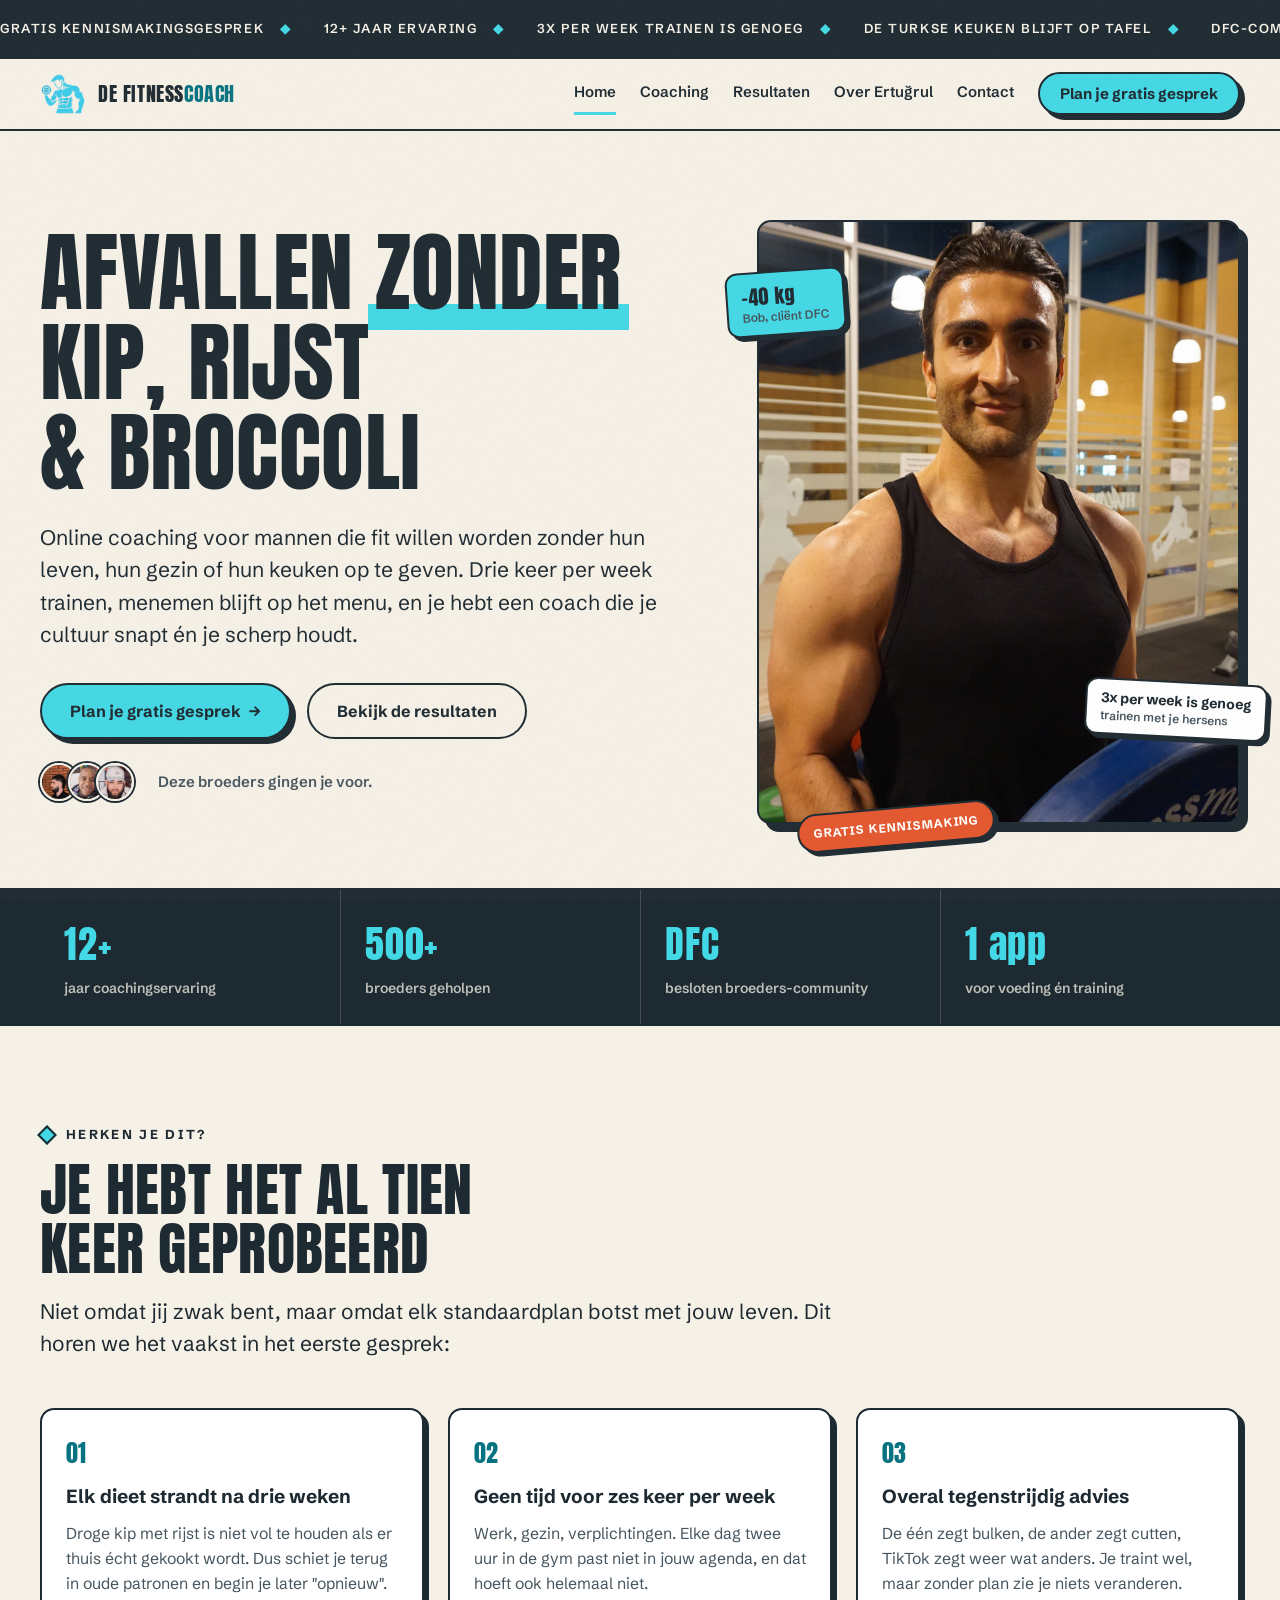
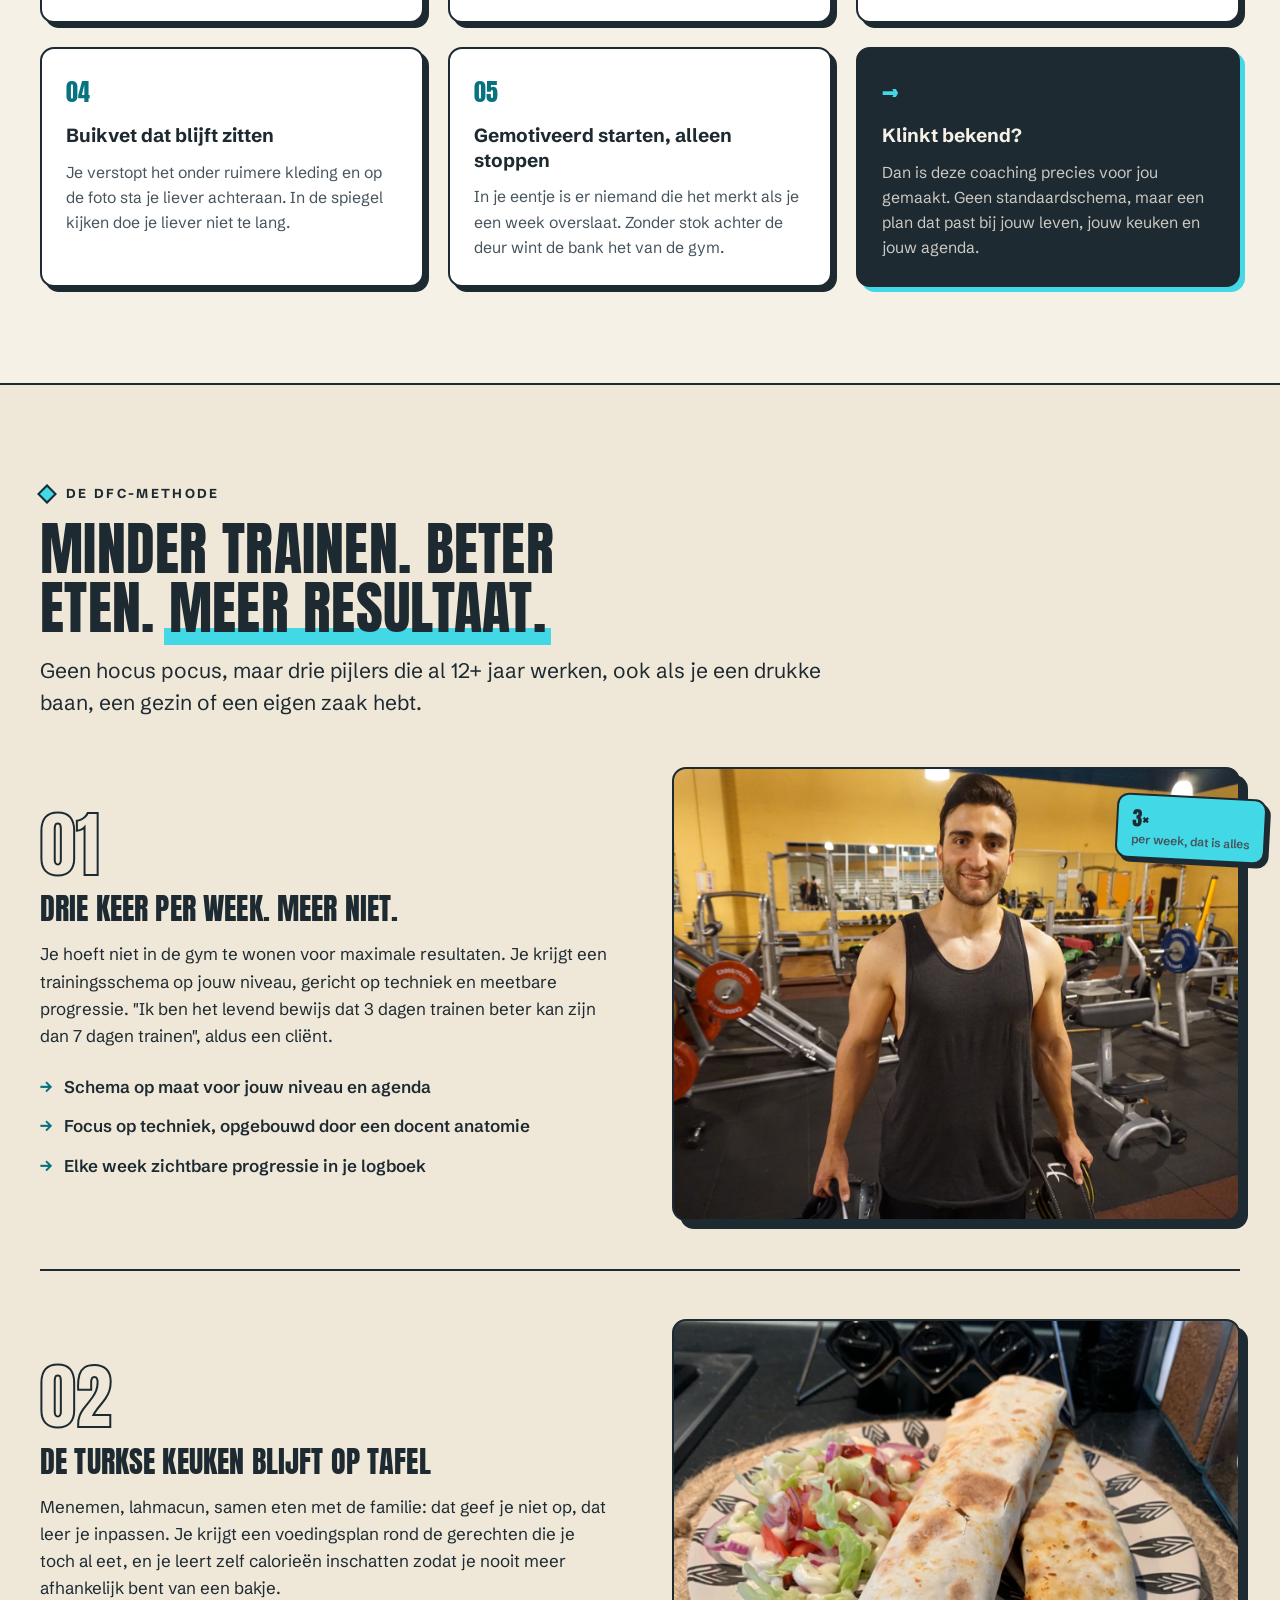
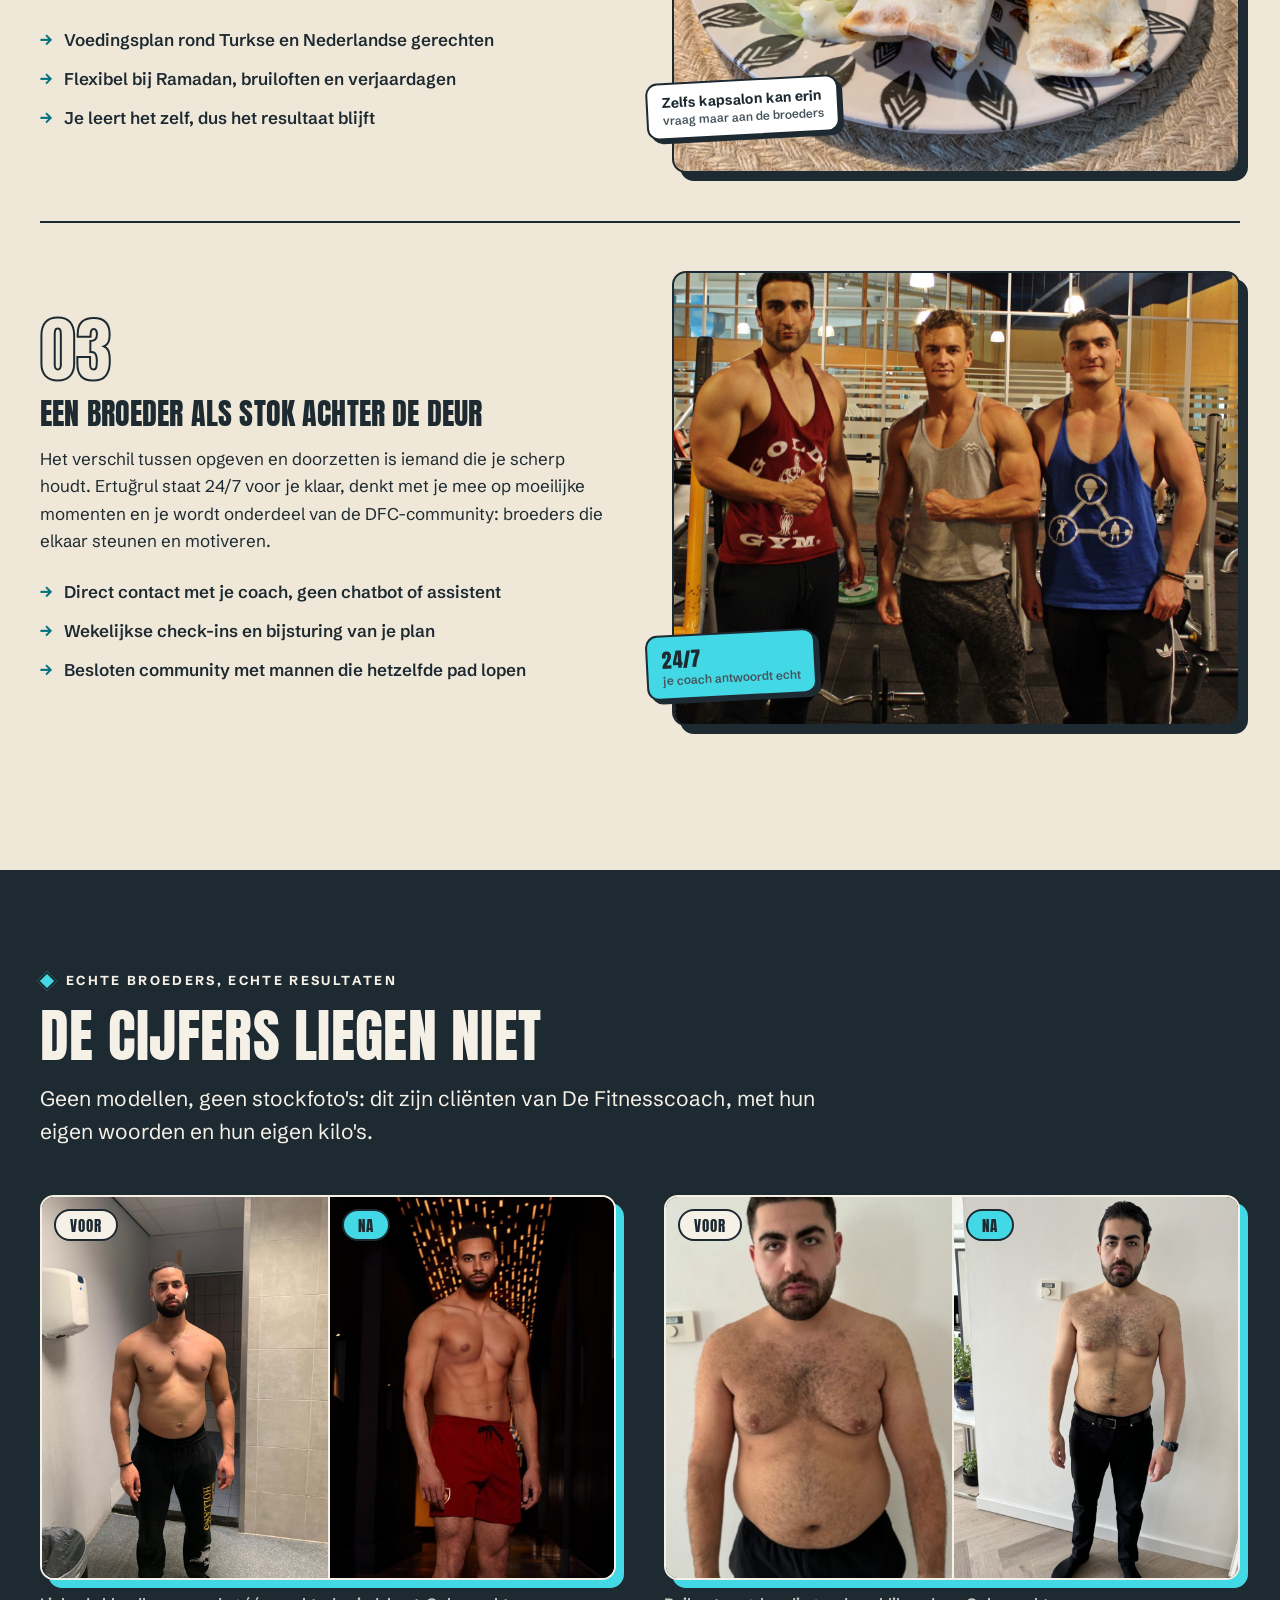
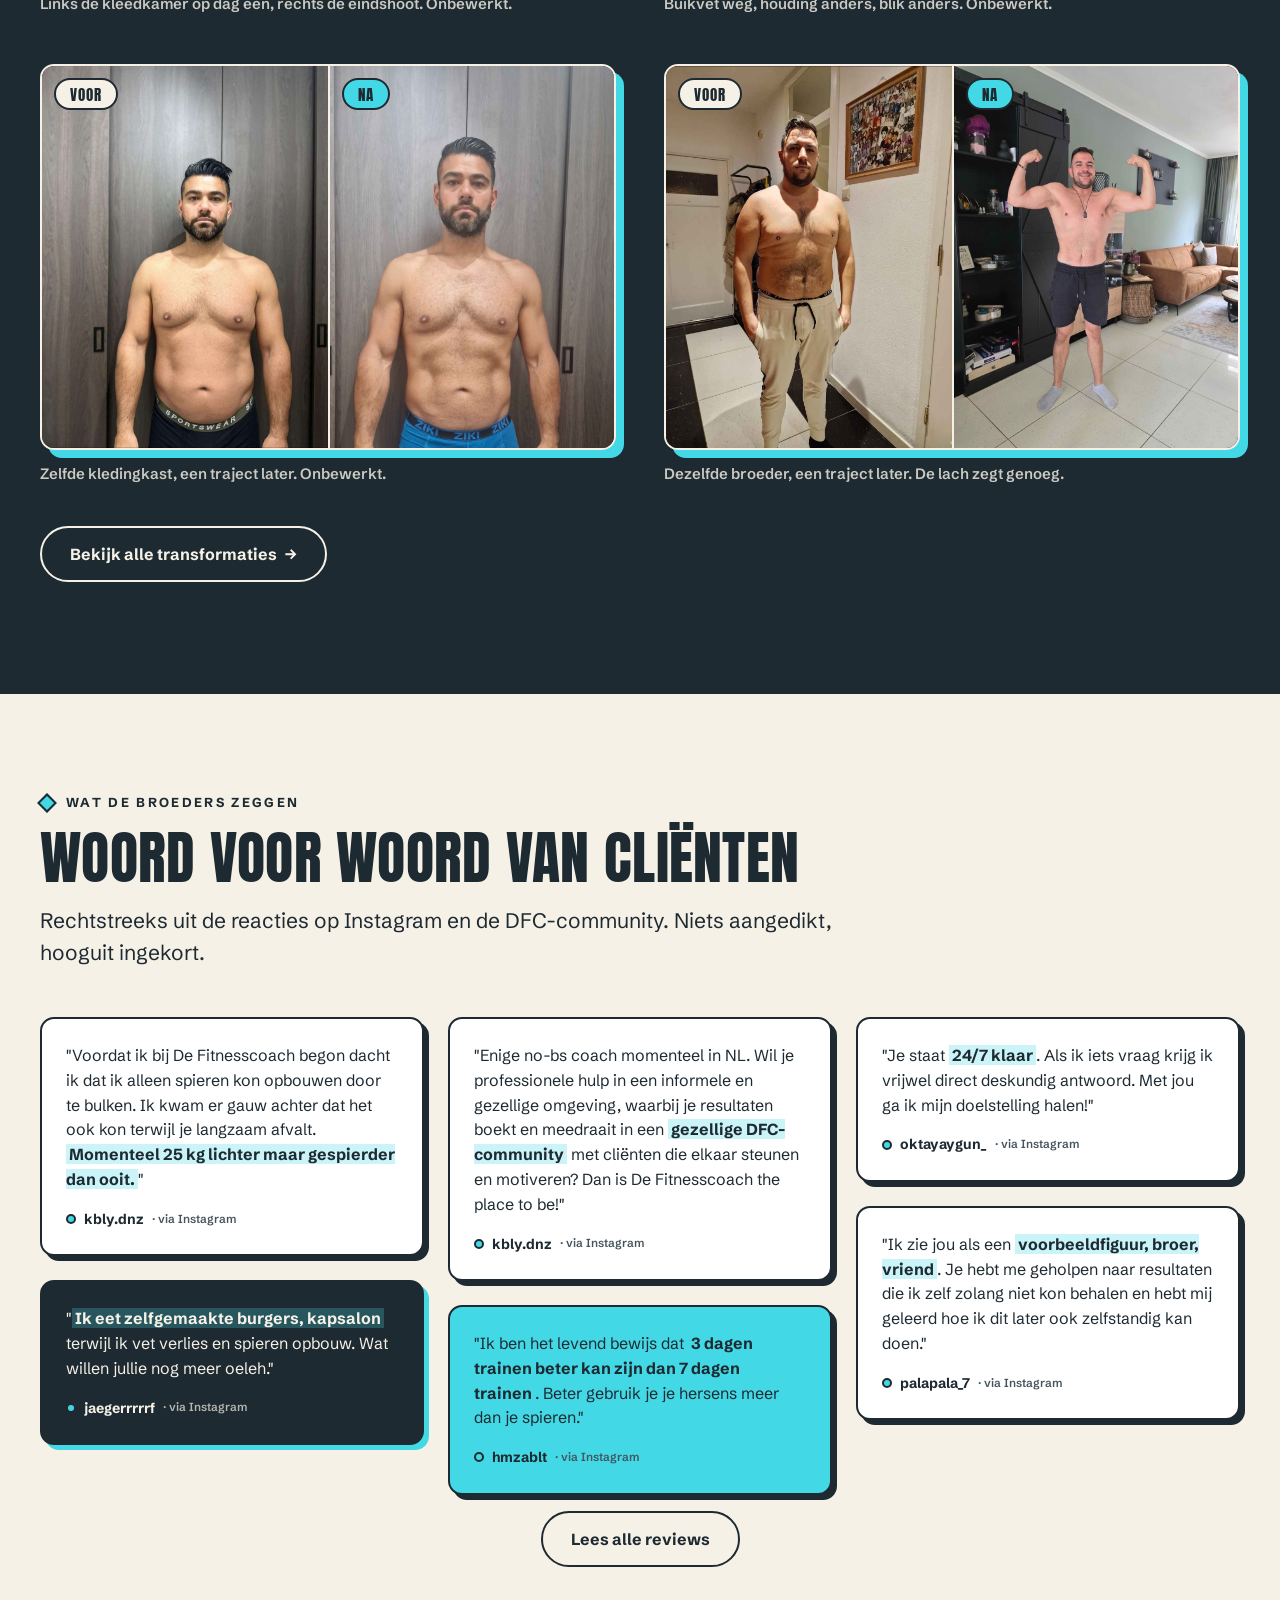
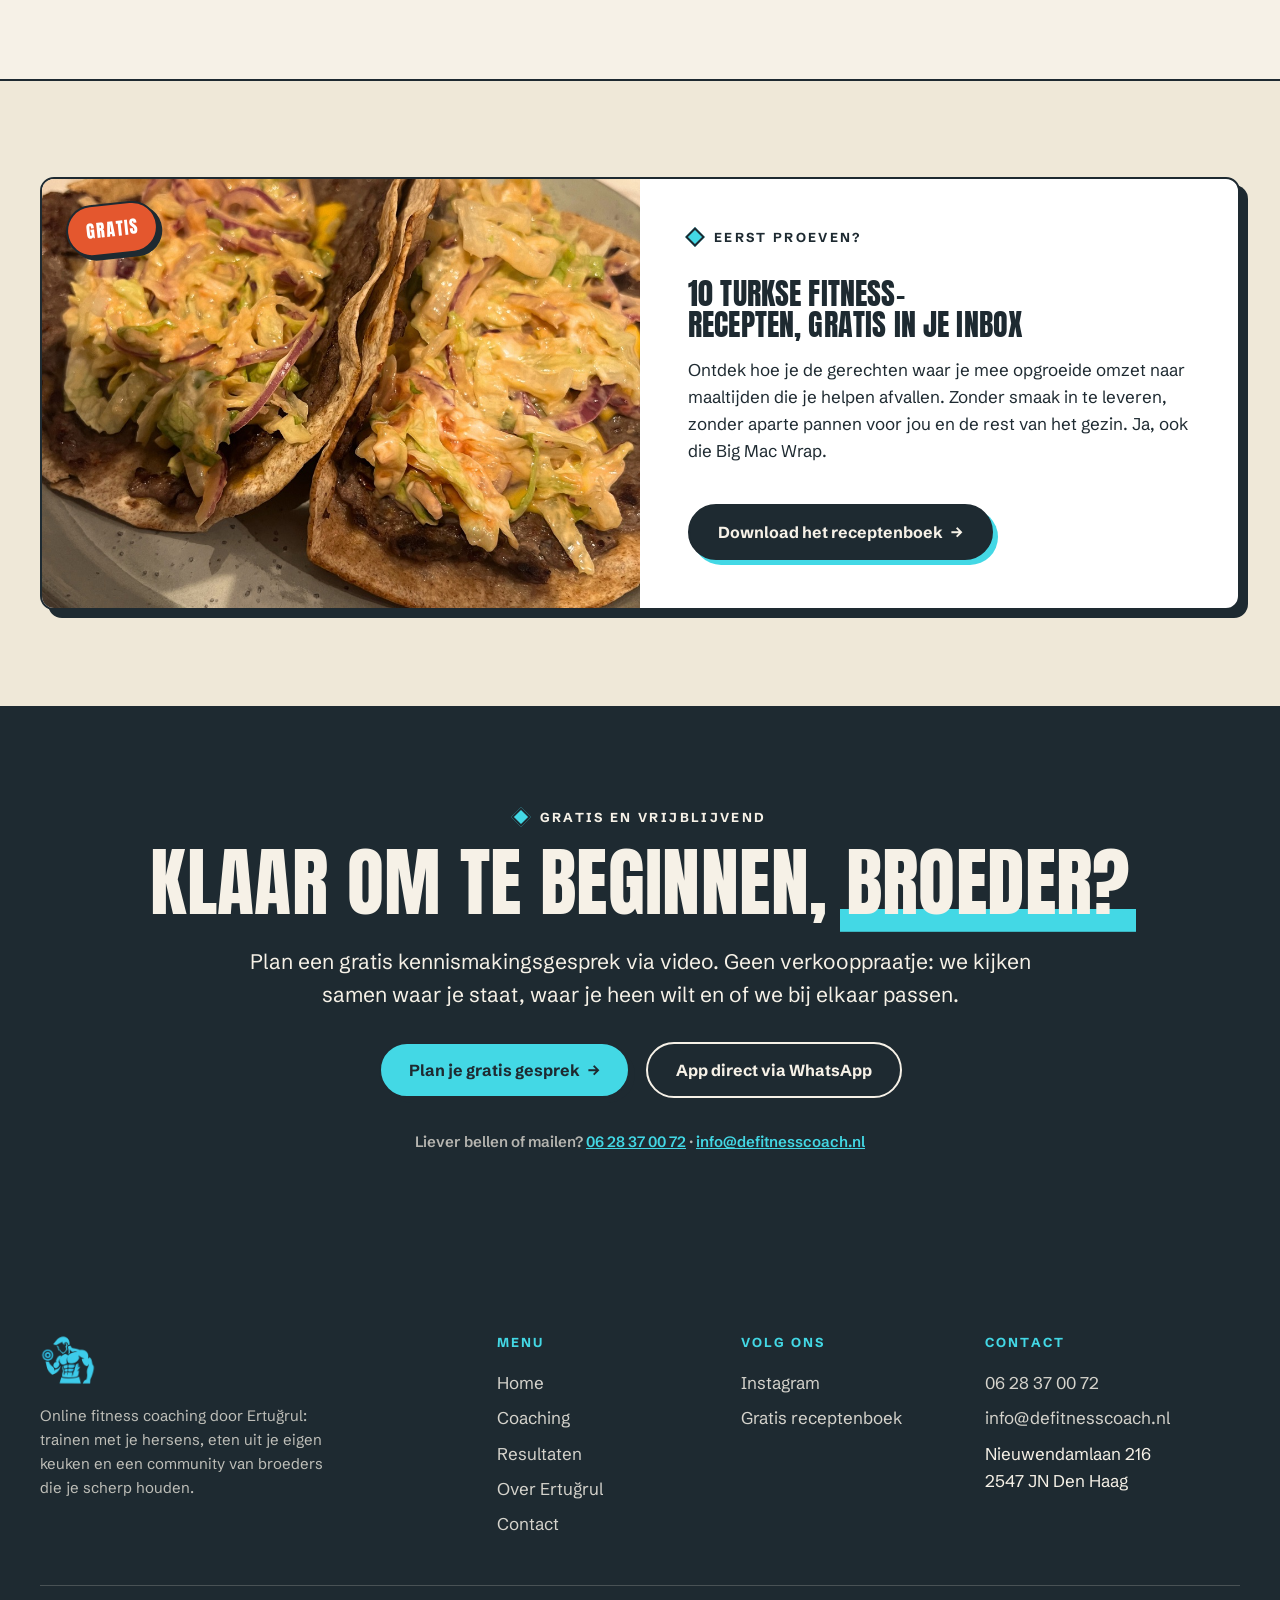
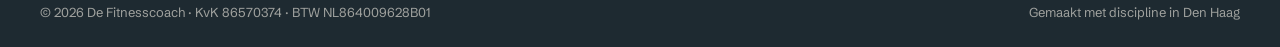
==== commit 6b25a015: "Receptenboek-links naar de echte funnel in plaats van de info-site Co-Authored-By: Claude Fable 5 <n" ====
--- a/index.html
+++ b/index.html
@@ -267,7 +267,7 @@
             <p class="kicker">Eerst proeven?</p>
             <h2 class="display h-sub">10 Turkse fitness-recepten, gratis in je inbox</h2>
             <p>Ontdek hoe je de gerechten waar je mee opgroeide omzet naar maaltijden die je helpen afvallen. Zonder smaak in te leveren, zonder aparte pannen voor jou en de rest van het gezin. Ja, ook die Big Mac Wrap.</p>
-            <a class="btn btn--dark" href="https://info.defitnesscoach.nl" target="_blank" rel="noopener">Download het receptenboek <span class="arrow">→</span></a>
+            <a class="btn btn--dark" href="/receptenboek">Download het receptenboek <span class="arrow">→</span></a>
           </div>
         </div>
       </div>
@@ -309,7 +309,7 @@
         <h3>Volg ons</h3>
         <ul>
           <li><a href="https://instagram.com/_ertugrulcan" target="_blank" rel="noopener">Instagram</a></li>
-          <li><a href="https://info.defitnesscoach.nl" target="_blank" rel="noopener">Gratis receptenboek</a></li>
+          <li><a href="/receptenboek">Gratis receptenboek</a></li>
         </ul>
       </div>
       <div>
--- a/assets/style.css
+++ b/assets/style.css
@@ -1009,6 +1009,22 @@
 .reveal[data-delay="2"] { transition-delay: 0.16s; }
 .reveal[data-delay="3"] { transition-delay: 0.24s; }
 
+/* --------------------------------------------------------------------------
+   Mobiele correcties
+   -------------------------------------------------------------------------- */
+
+@media (max-width: 720px) {
+  /* chips niet half buiten beeld laten vallen */
+  .photo-frame > .chip[style*="left: -"] { left: 10px !important; }
+  .photo-frame > .chip[style*="right: -"] { right: 10px !important; }
+  .chip { max-width: calc(100% - 20px); }
+
+  /* footerlinks groter aantikbaar maken */
+  .site-footer ul { gap: var(--s-1); }
+  .site-footer ul a,
+  .site-footer ul li { display: inline-block; padding: 9px 0; }
+}
+
 @media (prefers-reduced-motion: reduce) {
   html { scroll-behavior: auto; }
   .reveal { opacity: 1; transform: none; transition: none; }
